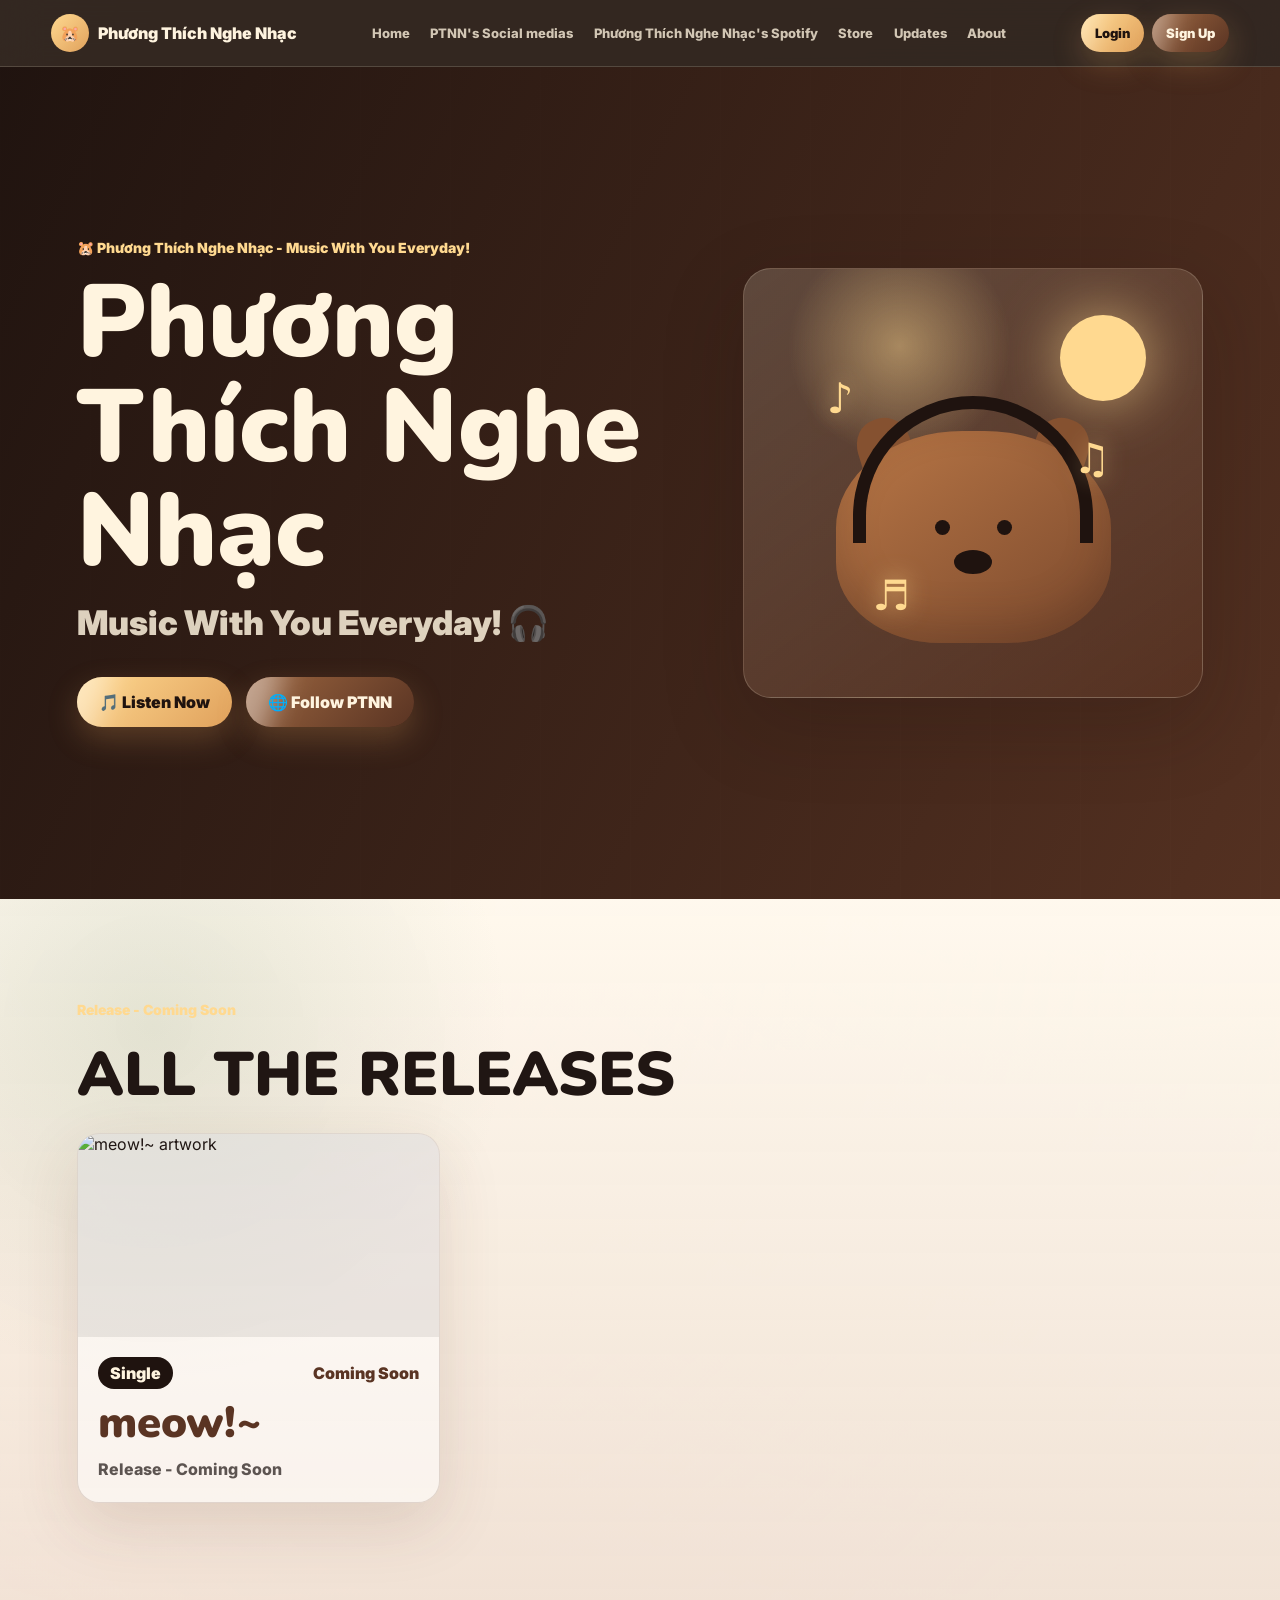
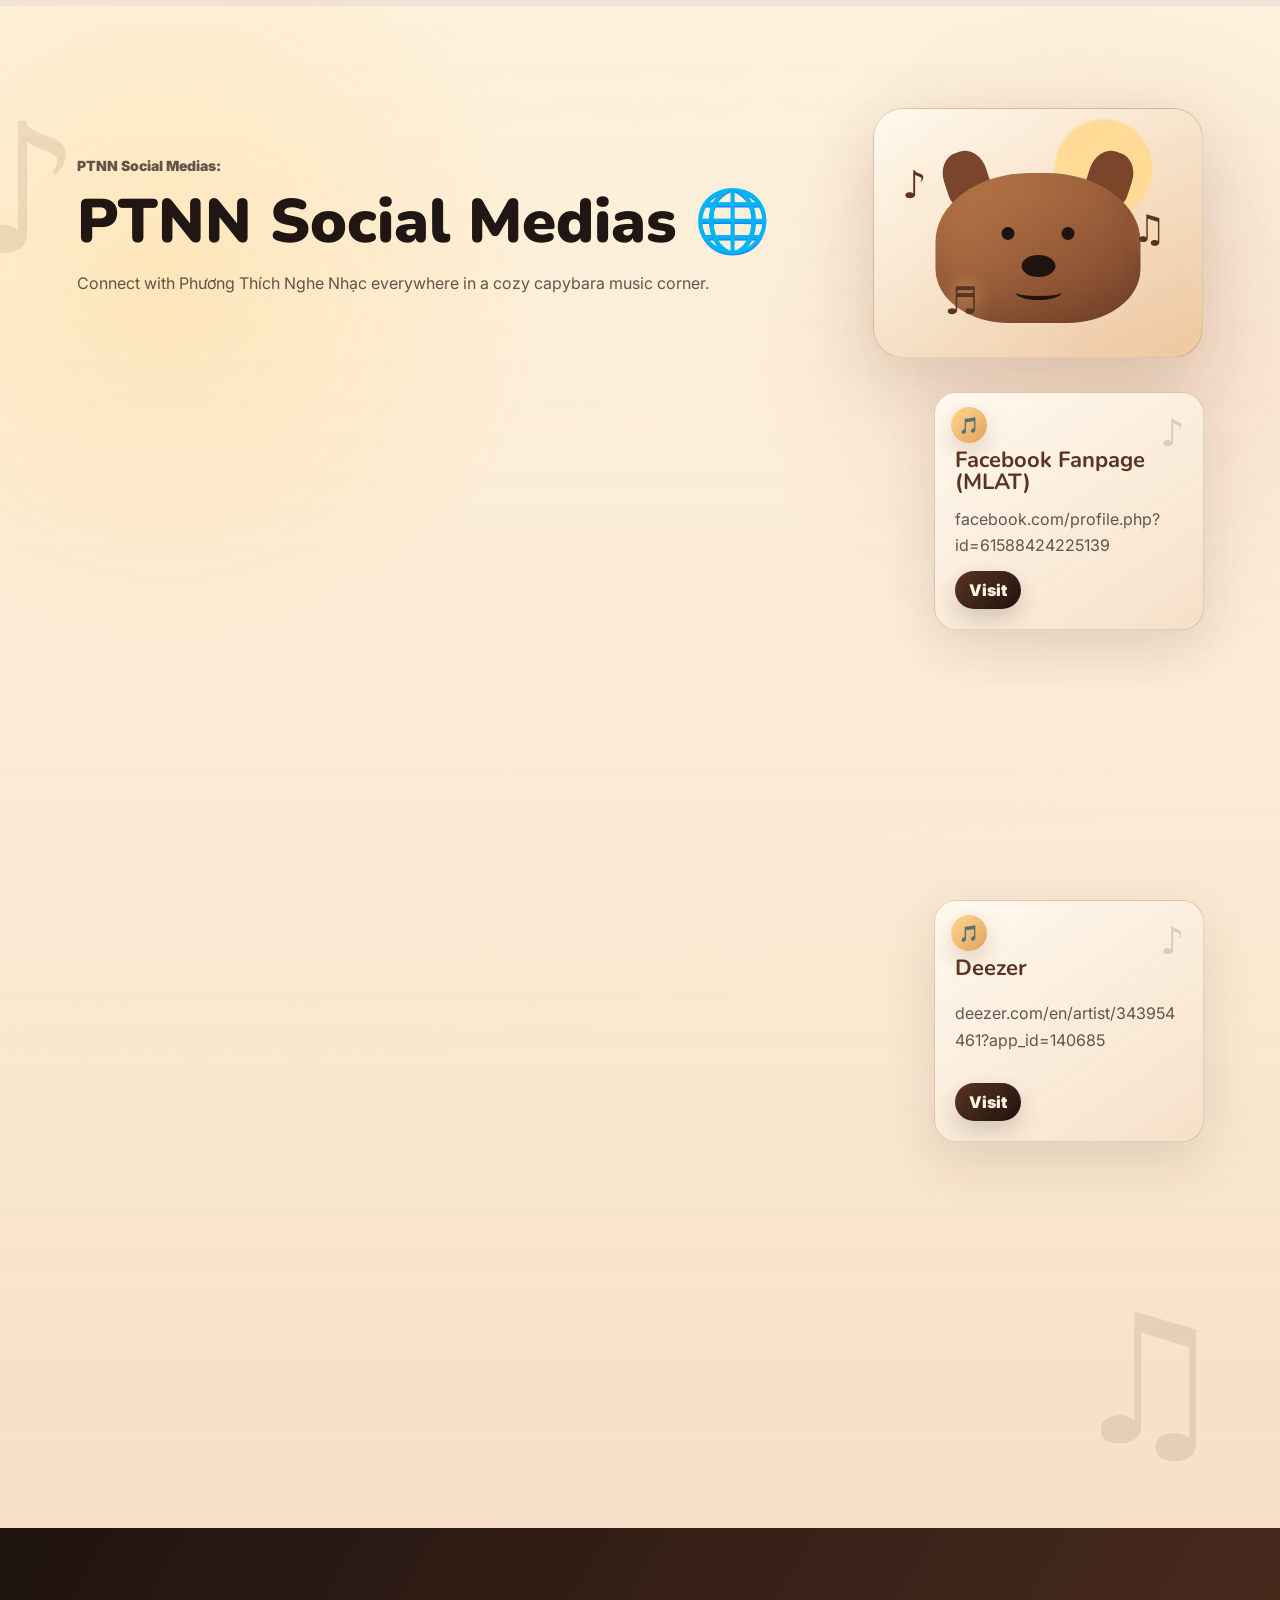
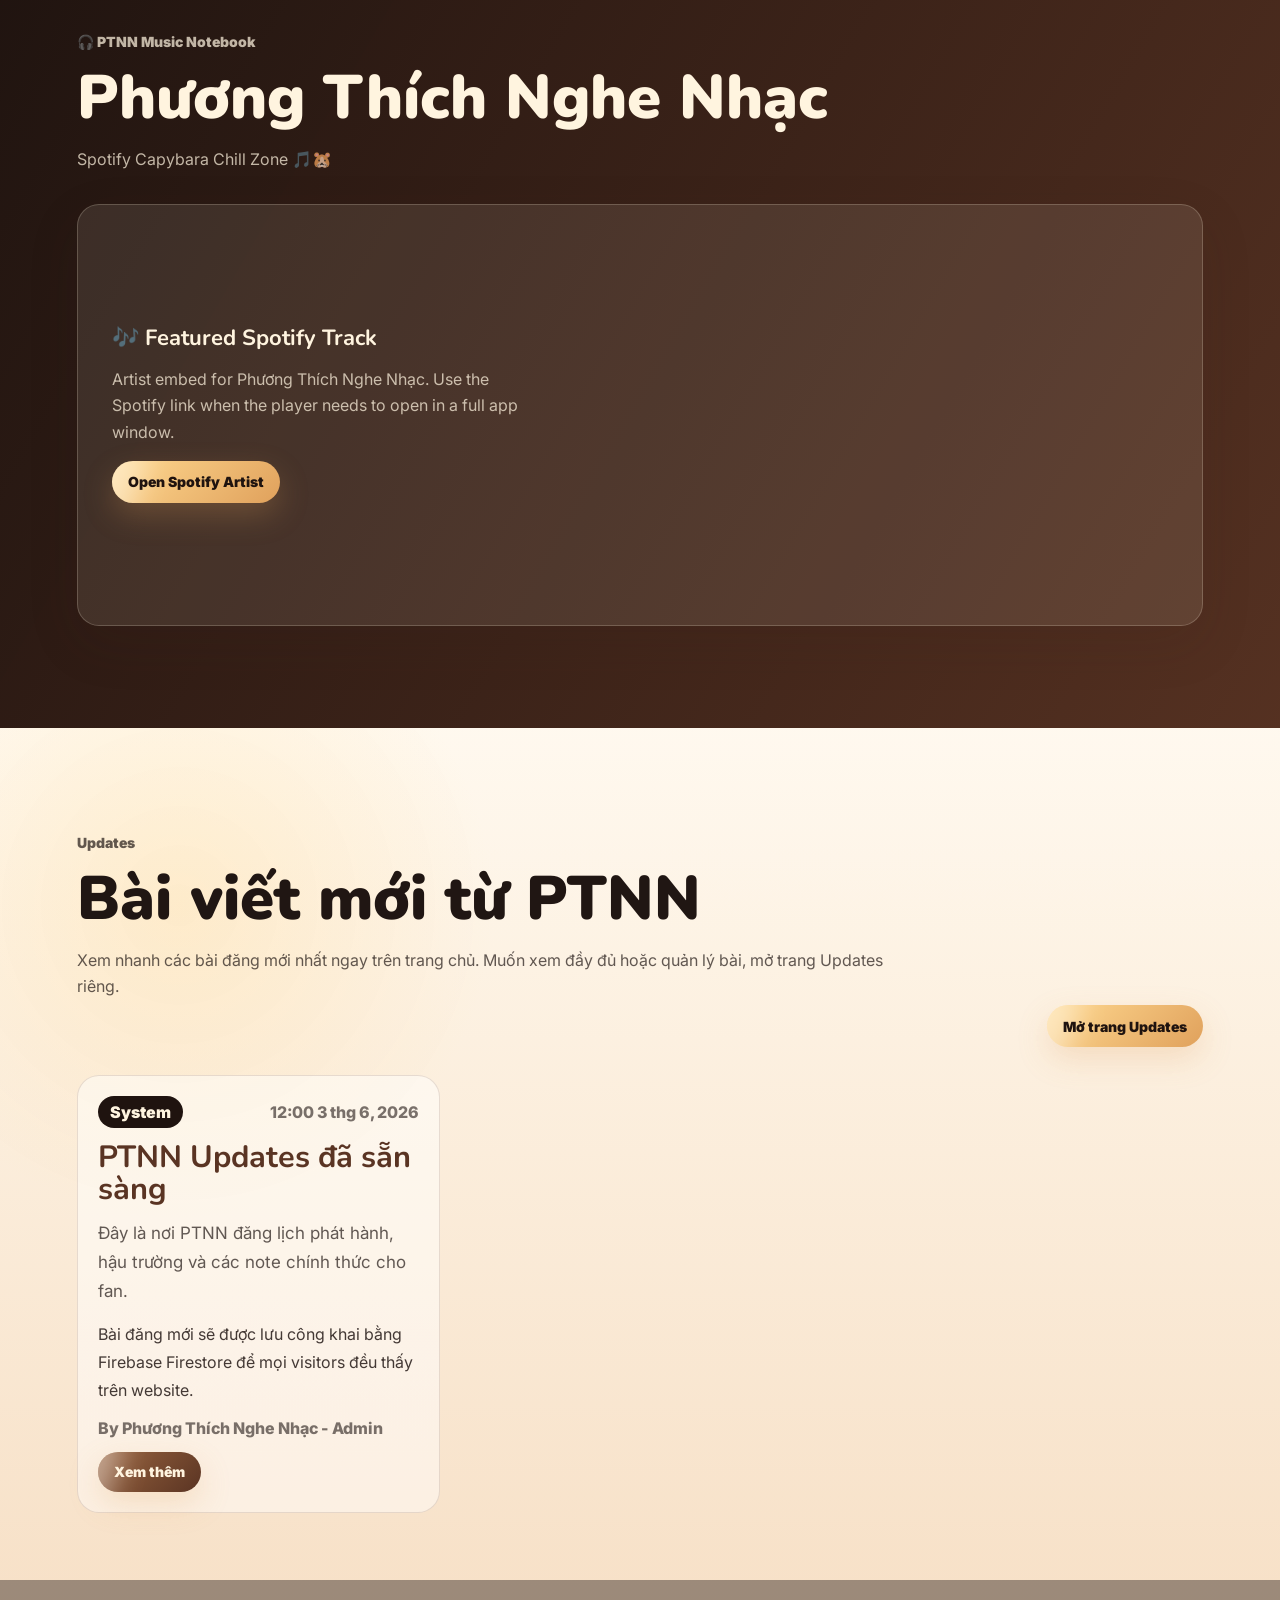
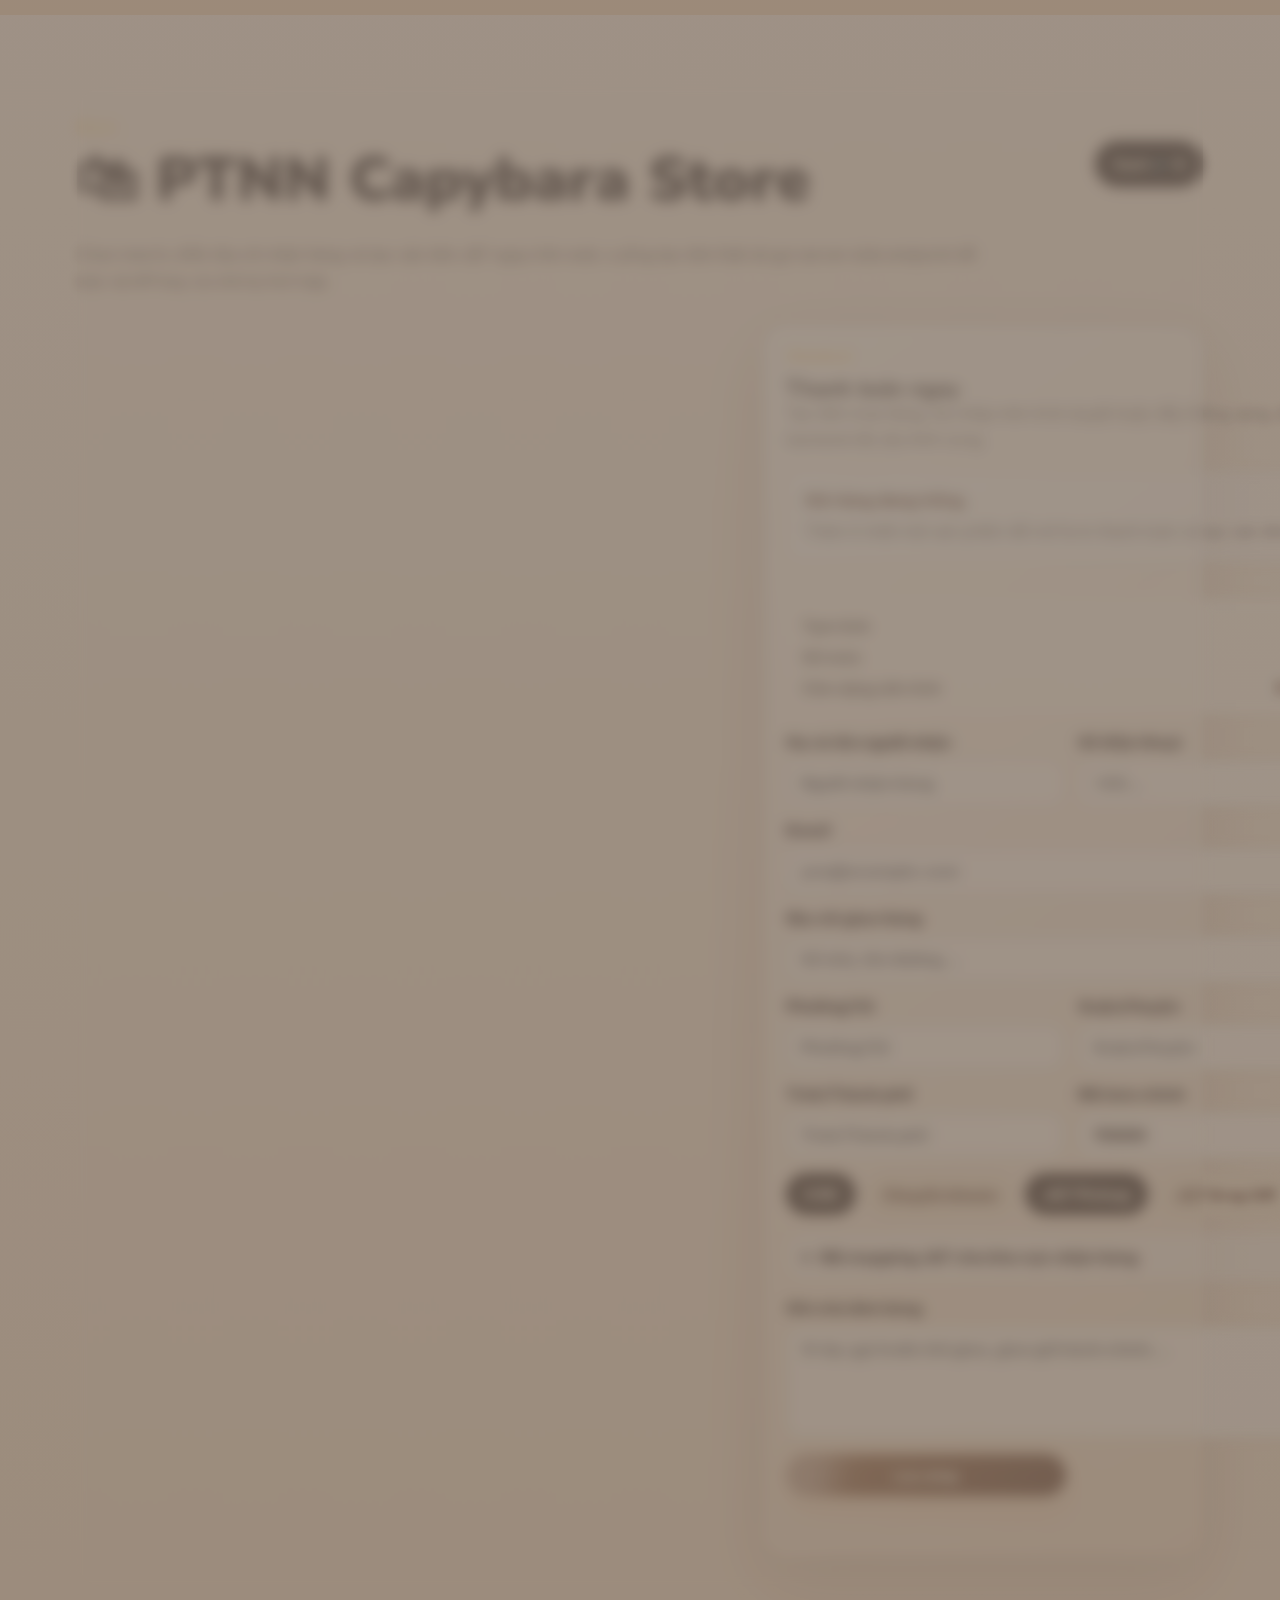
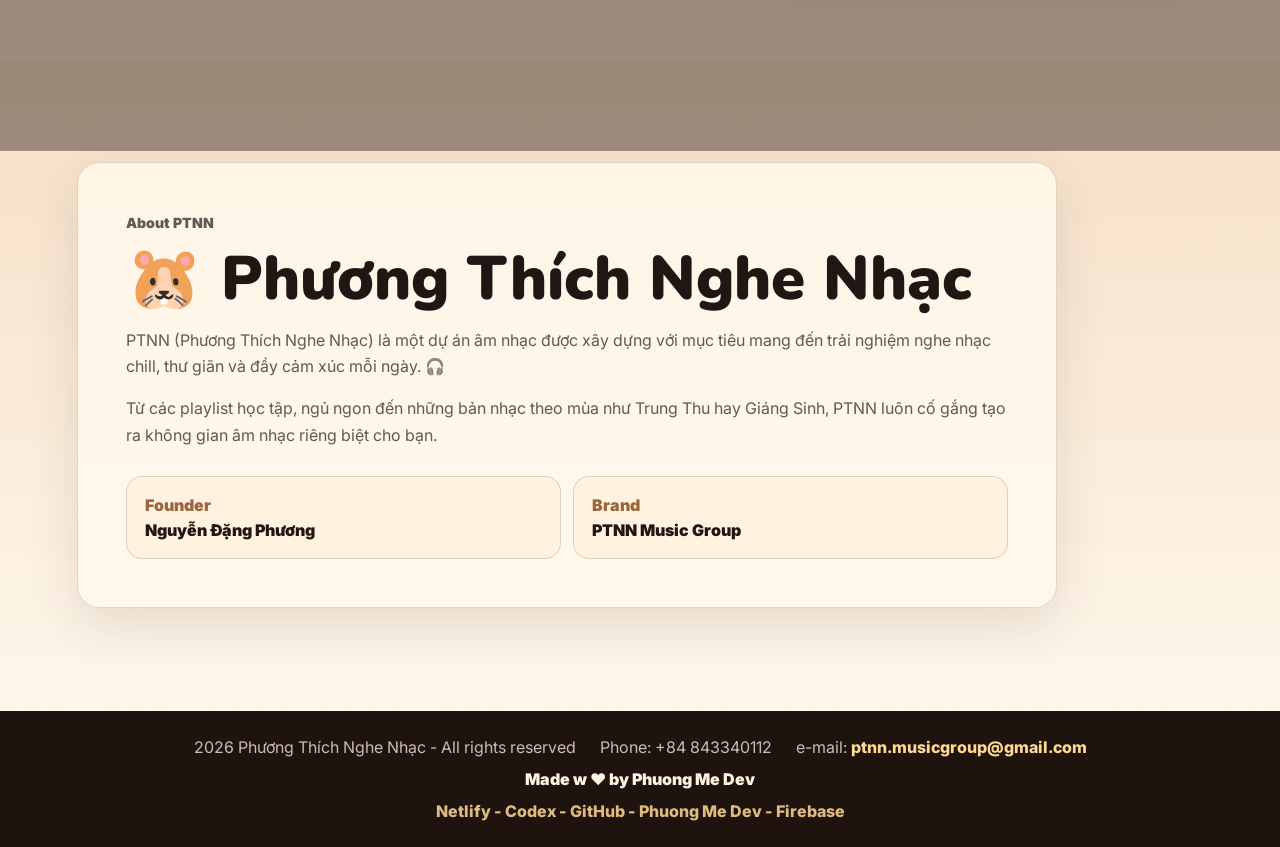
==== index.html @ a9b29bea "Update index.html" ====
<!doctype html>
<html lang="en">
  <head>
    <meta charset="utf-8" />
    <meta name="viewport" content="width=device-width, initial-scale=1" />
    <title>Phương Thích Nghe Nhạc - Music With You Everyday!</title>
    <link rel="preconnect" href="https://fonts.googleapis.com" />
    <link rel="preconnect" href="https://fonts.gstatic.com" crossorigin />
    <link
      href="https://fonts.googleapis.com/css2?family=Inter:wght@400;500;600;700;800;900&family=Nunito:wght@700;800;900&display=swap"
      rel="stylesheet"
    />
    <link rel="stylesheet" href="styles.css" />
  </head>
  <body>
    <div class="dream-layer" aria-hidden="true">
      <span></span>
      <span></span>
      <span></span>
      <span></span>
      <span></span>
    </div>

    <header class="site-header">
      <a class="brand" href="#home" aria-label="PTNN home">
        <span class="brand-icon">🐹</span>
        <span>Phương Thích Nghe Nhạc</span>
      </a>

      <nav class="nav-links" aria-label="Main navigation">
        <a href="#home">Home</a>
        <a href="#socials">PTNN's Social medias</a>
        <a href="#spotify">Phương Thích Nghe Nhạc's Spotify</a>
        <a href="#store">Store</a>
        <a href="updates.html">Updates</a>
        <a href="#about">About</a>
      </nav>

      <div class="auth-actions" aria-label="Account actions">
        <a class="dream-button small" href="auth.html#login" data-auth-link="login">Login</a>
        <a class="dream-button small light" href="auth.html#signup" data-auth-link="signup">Sign Up</a>
        <button class="dream-button small hidden" type="button" data-auth="signout">Sign Out</button>
      </div>
    </header>

    <main>
      <section id="home" class="hero page-section">
        <div class="hero-copy">
          <p class="kicker">🐹 Phương Thích Nghe Nhạc - Music With You Everyday!</p>
          <h1>Phương Thích Nghe Nhạc</h1>
          <p class="tagline">Music With You Everyday! 🎧</p>
          <div class="hero-actions">
            <a class="dream-button" href="#spotify">🎵 Listen Now</a>
            <a class="dream-button light" href="#socials">🌐 Follow PTNN</a>
          </div>
        </div>

        <div class="capybara-stage" aria-label="Dreamy music capybara artwork">
          <div class="moon"></div>
          <div class="capybara">
            <div class="ear left"></div>
            <div class="ear right"></div>
            <div class="face">
              <span class="eye left"></span>
              <span class="eye right"></span>
              <span class="nose"></span>
            </div>
            <div class="headphones"></div>
          </div>
          <div class="note note-one">♪</div>
          <div class="note note-two">♫</div>
          <div class="note note-three">♬</div>
        </div>
      </section>

      <section id="releases" class="release-section page-section" aria-labelledby="release-title">
        <div class="release-heading">
          <p class="kicker">Release - Coming Soon</p>
          <h2 id="release-title">ALL THE RELEASES</h2>
        </div>

        <div class="release-grid" id="release-list" aria-live="polite">
          <article class="release-card featured-release">
            <div class="release-art-frame">
              <img src="assets/meow-single.png" alt="meow single artwork" />
            </div>
            <div class="release-card-body">
              <span class="update-tag">Single</span>
              <strong>meow!~</strong>
              <p>Release - Coming Soon</p>
            </div>
          </article>
        </div>
      </section>

      <section id="socials" class="social-section page-section" aria-labelledby="social-title">
        <div class="social-heading">
          <div class="section-heading">
            <p class="kicker">PTNN Social Medias:</p>
            <h2 id="social-title">PTNN Social Medias 🌐</h2>
            <p>Connect with Phương Thích Nghe Nhạc everywhere in a cozy capybara music corner.</p>
          </div>
          <div class="social-capybara" aria-label="Cute brown capybara holding music notes">
            <div class="social-capybara-ear left"></div>
            <div class="social-capybara-ear right"></div>
            <div class="social-capybara-face">
              <span class="social-capybara-eye left"></span>
              <span class="social-capybara-eye right"></span>
              <span class="social-capybara-nose"></span>
              <span class="social-capybara-mouth"></span>
            </div>
            <div class="social-capybara-note one">♪</div>
            <div class="social-capybara-note two">♫</div>
            <div class="social-capybara-note three">♬</div>
          </div>
        </div>

        <div class="social-grid">
          <article class="social-card" style="--card-delay: 0s">
            <h3>Facebook PTNN</h3>
            <p>facebook.com/phuongnguyencomputer.official</p>
            <a href="https://www.facebook.com/phuongnguyencomputer.official/" target="_blank" rel="noreferrer">Visit</a>
          </article>
          <article class="social-card" style="--card-delay: .6s">
            <h3>YouTube Channel (OAC)</h3>
            <p>Official YOUTUBE CHANNEL</p>
            <a href="https://youtube.com/@ptnn.lovelytimewithmusic" target="_blank" rel="noreferrer">Visit</a>
          </article>
          <article class="social-card" style="--card-delay: .05s">
            <h3>Facebook Fanpage</h3>
            <p>facebook.com/ptnn.artist.records</p>
            <a href="https://www.facebook.com/ptnn.artist.records/" target="_blank" rel="noreferrer">Visit</a>
          </article>
          <article class="social-card" style="--card-delay: .1s">
            <h3>Facebook Fanpage (MLAT)</h3>
            <p>facebook.com/profile.php?id=61588424225139</p>
            <a href="https://www.facebook.com/profile.php?id=61588424225139" target="_blank" rel="noreferrer">Visit</a>
          </article>
          <article class="social-card" style="--card-delay: .15s">
            <h3>YouTube (Channel Topic)</h3>
            <p>youtube.com/channel/UCWs7igNhSPZPfvzOWKii3zQ</p>
            <a href="https://www.youtube.com/channel/UCWs7igNhSPZPfvzOWKii3zQ" target="_blank" rel="noreferrer">Visit</a>
          </article>
          <article class="social-card" style="--card-delay: .2s">
            <h3>Moonlight Channel</h3>
            <p>@moonlight_at_night_1</p>
            <a href="https://www.youtube.com/@moonlight_at_night_1" target="_blank" rel="noreferrer">Visit</a>
          </article>
          <article class="social-card" style="--card-delay: .25s">
            <h3>TikTok PTNN</h3>
            <p>@ptnn_musicgroup</p>
            <a href="https://www.tiktok.com/@ptnn_musicgroup" target="_blank" rel="noreferrer">Visit</a>
          </article>
          <article class="social-card" style="--card-delay: .3s">
            <h3>Spotify</h3>
            <p>open.spotify.com/artist/25MOkDsozYW9OaaCAwqsSC</p>
            <a href="https://open.spotify.com/artist/25MOkDsozYW9OaaCAwqsSC" target="_blank" rel="noreferrer">Visit</a>
          </article>
          <article class="social-card" style="--card-delay: .35s">
            <h3>Apple Music</h3>
            <p>music.apple.com/vn/artist/phương-thích-nghe-nhạc/1836927170</p>
            <a href="https://music.apple.com/vn/artist/ph%C6%B0%C6%A1ng-th%C3%ADch-nghe-nh%E1%BA%A1c/1836927170" target="_blank" rel="noreferrer">Visit</a>
          </article>
          <article class="social-card" style="--card-delay: .4s">
            <h3>SoundCloud</h3>
            <p>phuongthichnghenhac</p>
            <a href="https://soundcloud.com/phuongthichnghenhac" target="_blank" rel="noreferrer">Visit</a>
          </article>
          <article class="social-card" style="--card-delay: .45s">
            <h3>Amazon Music</h3>
            <p>music.amazon.com/artists/B0FPDBN8TK/phương-thích-nghe-nhạc</p>
            <a href="https://music.amazon.com/artists/B0FPDBN8TK/ph%C6%B0%C6%A1ng-th%C3%ADch-nghe-nh%E1%BA%A1c" target="_blank" rel="noreferrer">Visit</a>
          </article>
          <article class="social-card" style="--card-delay: .5s">
            <h3>Deezer</h3>
            <p>deezer.com/en/artist/343954461?app_id=140685</p>
            <a href="https://www.deezer.com/en/artist/343954461?app_id=140685" target="_blank" rel="noreferrer">Visit</a>
          </article>
          <article class="social-card" style="--card-delay: .55s">
            <h3>TIDAL</h3>
            <p>tidal.com/artist/66294560</p>
            <a href="https://tidal.com/artist/66294560" target="_blank" rel="noreferrer">Visit</a>
          </article>
          <article class="social-card" style="--card-delay: .6s">
            <h3>Kugou China</h3>
            <p>kugou.com/yy/html/search.html#searchType=song&searchKeyWord=Phương Thích Nghe Nhạc</p>
            <a href="https://www.kugou.com/yy/html/search.html#searchType=song&searchKeyWord=Ph%C6%B0%C6%A1ng%20Th%C3%ADch%20Nghe%20Nh%E1%BA%A1c" target="_blank" rel="noreferrer">Visit</a>
          </article>
        </div>
      </section>

      <section id="spotify" class="spotify-section page-section" aria-labelledby="spotify-title">
        <div class="section-heading">
          <p class="kicker">🎧 PTNN Music Notebook</p>
          <h2 id="spotify-title">Phương Thích Nghe Nhạc</h2>
          <p>Spotify Capybara Chill Zone 🎵🐹</p>
        </div>

        <div class="spotify-panel">
          <div>
            <h3>🎶 Featured Spotify Track</h3>
            <p>Artist embed for Phương Thích Nghe Nhạc. Use the Spotify link when the player needs to open in a full app window.</p>
            <a class="dream-button compact" href="https://open.spotify.com/artist/25MOkDsozYW9OaaCAwqsSC" target="_blank" rel="noreferrer">Open Spotify Artist</a>
          </div>
          <iframe
            title="Phương Thích Nghe Nhạc Spotify Artist Embed"
            src="https://open.spotify.com/embed/artist/25MOkDsozYW9OaaCAwqsSC?utm_source=generator&theme=0"
            width="100%"
            height="352"
            allow="autoplay; clipboard-write; encrypted-media; fullscreen; picture-in-picture"
            loading="lazy"
          ></iframe>
        </div>
      </section>

      <section id="updates" class="updates-preview-section page-section" aria-labelledby="updates-preview-title">
        <div class="updates-preview-header">
          <div class="section-heading">
            <p class="kicker">Updates</p>
            <h2 id="updates-preview-title">Bài viết mới từ PTNN</h2>
            <p>Xem nhanh các bài đăng mới nhất ngay trên trang chủ. Muốn xem đầy đủ hoặc quản lý bài, mở trang Updates riêng.</p>
          </div>
          <a class="dream-button compact" href="updates.html">Mở trang Updates</a>
        </div>

        <div class="updates-preview-list" id="updates-preview-list" aria-live="polite"></div>
      </section>

      <section id="store" class="store-section store-locked page-section" aria-labelledby="store-title">
        <div class="store-lock-overlay" aria-label="Store is updating">
          <div class="store-lock-icon" aria-hidden="true">🔒</div>
          <strong>UPDATING<span class="updating-dots" aria-hidden="true"></span></strong>
        </div>
        <div class="store-heading">
          <div>
            <p class="kicker">Store</p>
            <h2 id="store-title">🛍 PTNN Capybara Store</h2>
          </div>
          <button class="cart-pill" id="cart-pill" type="button">Cart 🛒 <span id="cart-count">0</span></button>
        </div>

        <p class="store-intro">
          Chọn merch, điền địa chỉ nhận hàng và tạo vận đơn J&T ngay trên web. Luồng tạo đơn thật sẽ gọi
          server-side endpoint để bảo vệ API key và chữ ký tích hợp.
        </p>

        <div class="store-layout">
          <div class="product-grid">
            <article
              class="product-card"
              data-product-id="mid-autumn-keychain"
              data-product-name="Lovely Mid-Autumn-Festival Keychain for EP"
              data-price="30000"
              data-weight="0.15"
            >
            <div class="product-art festival">🌕</div>
            <h3>Lovely Mid-Autumn-Festival</h3>
            <p>Keychain for EP</p>
            <strong>30.000₫</strong>
            <div class="product-actions">
              <button class="dream-button compact add-cart" type="button">Add to cart</button>
              <button class="dream-button compact light buy-now" type="button">Thanh toán ngay</button>
            </div>
          </article>
          <article
            class="product-card"
            data-product-id="christmas-keychain"
            data-product-name="Christmas Is Coming Keychain for Album"
            data-price="30000"
            data-weight="0.15"
          >
            <div class="product-art christmas">🎄</div>
            <h3>Christmas Is Coming</h3>
            <p>Keychain for Album</p>
            <strong>30.000₫</strong>
            <div class="product-actions">
              <button class="dream-button compact add-cart" type="button">Add to cart</button>
              <button class="dream-button compact light buy-now" type="button">Thanh toán ngay</button>
            </div>
          </article>
          <article
            class="product-card"
            data-product-id="life-keychain"
            data-product-name="Life is everything Keychain for EP"
            data-price="30000"
            data-weight="0.15"
          >
            <div class="product-art life">🎧</div>
            <h3>Life is everything</h3>
            <p>Keychain for EP</p>
            <strong>30.000₫</strong>
            <div class="product-actions">
              <button class="dream-button compact add-cart" type="button">Add to cart</button>
              <button class="dream-button compact light buy-now" type="button">Thanh toán ngay</button>
            </div>
          </article>
          </div>

          <aside class="checkout-panel" id="checkout-panel" aria-labelledby="checkout-title">
            <div class="checkout-header">
              <p class="kicker">Checkout</p>
              <h3 id="checkout-title">Thanh toán ngay</h3>
              <p>Tạo đơn mua hàng, lưu nháp trên trình duyệt hoặc đẩy thẳng sang J&T khi backend đã cấu hình xong.</p>
            </div>

            <div class="checkout-empty" id="checkout-empty">
              <strong>Giỏ hàng đang trống.</strong>
              <p>Thêm ít nhất một sản phẩm để mở form thanh toán và tạo vận đơn.</p>
            </div>

            <div class="checkout-items" id="checkout-items" aria-live="polite"></div>

            <div class="checkout-totals">
              <div>
                <span>Tạm tính</span>
                <strong id="checkout-subtotal">0₫</strong>
              </div>
              <div>
                <span>Số món</span>
                <strong id="checkout-count">0</strong>
              </div>
              <div>
                <span>Cân nặng ước tính</span>
                <strong id="checkout-weight">0 kg</strong>
              </div>
            </div>

            <form id="checkout-form" class="checkout-form">
              <div class="checkout-grid">
                <label>
                  Họ và tên người nhận
                  <input id="receiver-name" name="receiverName" type="text" placeholder="Người nhận hàng" required />
                </label>
                <label>
                  Số điện thoại
                  <input id="receiver-phone" name="receiverPhone" type="tel" placeholder="+84..." required />
                </label>
                <label class="full-span">
                  Email
                  <input id="receiver-email" name="receiverEmail" type="email" placeholder="you@example.com" />
                </label>
                <label class="full-span">
                  Địa chỉ giao hàng
                  <input id="receiver-address" name="receiverAddress" type="text" placeholder="Số nhà, tên đường..." required />
                </label>
                <label>
                  Phường/Xã
                  <input id="receiver-ward" name="receiverWard" type="text" placeholder="Phường/Xã" />
                </label>
                <label>
                  Quận/Huyện
                  <input id="receiver-district" name="receiverDistrict" type="text" placeholder="Quận/Huyện" />
                </label>
                <label>
                  Tỉnh/Thành phố
                  <input id="receiver-province" name="receiverProvince" type="text" placeholder="Tỉnh/Thành phố" />
                </label>
                <label>
                  Mã bưu chính
                  <input id="receiver-zip" name="receiverZip" type="text" placeholder="70000" value="70000" required />
                </label>
              </div>

              <div class="checkout-options" aria-label="Tùy chọn đơn hàng">
                <label class="option-chip">
                  <input type="radio" name="paymentMethod" value="cod" checked />
                  <span>COD</span>
                </label>
                <label class="option-chip">
                  <input type="radio" name="paymentMethod" value="bank" />
                  <span>Chuyển khoản</span>
                </label>
                <label class="option-chip">
                  <input type="radio" name="serviceType" value="1" checked />
                  <span>J&T Pickup</span>
                </label>
                <label class="option-chip">
                  <input type="radio" name="serviceType" value="6" />
                  <span>J&T Drop Off</span>
                </label>
              </div>

              <details class="jnt-advanced">
                <summary>Mã mapping J&T cho khu vực nhận hàng</summary>
                <p>
                  Theo quy trình tích hợp J&T, `destination_code` và `receiver_area` chỉ dùng được sau khi J&T mapping
                  tỉnh/thành và quận/huyện của shop với mã nội bộ của họ.
                </p>
                <div class="checkout-grid">
                  <label>
                    Destination code
                    <input id="destination-code" name="destinationCode" type="text" placeholder="HCM" />
                  </label>
                  <label>
                    Receiver area
                    <input id="receiver-area" name="receiverArea" type="text" placeholder="HCM001" />
                  </label>
                </div>
              </details>

              <label>
                Ghi chú đơn hàng
                <textarea id="order-note" name="orderNote" rows="4" placeholder="Ví dụ: gọi trước khi giao, giao giờ hành chính..."></textarea>
              </label>

              <div class="checkout-actions">
                <button class="dream-button compact light" id="save-draft" type="button">Lưu nháp</button>
                <button class="dream-button compact" id="create-jnt-order" type="submit">Tạo đơn J&T</button>
              </div>

              <p class="checkout-message" id="checkout-message" aria-live="polite"></p>

              <div class="shipment-result hidden" id="shipment-result">
                <div>
                  <span>Mã đơn web</span>
                  <strong id="result-orderid">-</strong>
                </div>
                <div>
                  <span>Mã vận đơn J&T</span>
                  <strong id="result-awb">-</strong>
                </div>
                <div>
                  <span>ETA</span>
                  <strong id="result-etd">-</strong>
                </div>
                <div>
                  <span>Trạng thái</span>
                  <strong id="result-status">-</strong>
                </div>
              </div>
            </form>
          </aside>
        </div>
      </section>

      <section id="about" class="about-section page-section" aria-labelledby="about-title">
        <div class="about-card">
          <p class="kicker">About PTNN</p>
          <h2 id="about-title">🐹 Phương Thích Nghe Nhạc</h2>
          <p>
            PTNN (Phương Thích Nghe Nhạc) là một dự án âm nhạc được xây dựng với
            mục tiêu mang đến trải nghiệm nghe nhạc chill, thư giãn và đầy cảm
            xúc mỗi ngày. 🎧
          </p>
          <p>
            Từ các playlist học tập, ngủ ngon đến những bản nhạc theo mùa như
            Trung Thu hay Giáng Sinh, PTNN luôn cố gắng tạo ra không gian âm
            nhạc riêng biệt cho bạn.
          </p>
          <dl>
            <div>
              <dt>Founder</dt>
              <dd>Nguyễn Đặng Phương</dd>
            </div>
            <div>
              <dt>Brand</dt>
              <dd>PTNN Music Group</dd>
            </div>
          </dl>
        </div>
      </section>
    </main>

    <footer class="site-footer">
      <p>2026 Phương Thích Nghe Nhạc - All rights reserved</p>
      <p>Phone: +84 843340112</p>
      <p>e-mail: <a href="mailto:ptnn.musicgroup@gmail.com">ptnn.musicgroup@gmail.com</a></p>
      <p class="footer-credit">Made w ❤️ by Phuong Me Dev</p>
      <p class="footer-stack">Netlify - Codex - GitHub - Phuong Me Dev - Firebase</p>
    </footer>

    <div class="auth-modal hidden" id="auth-modal" role="dialog" aria-modal="true" aria-labelledby="auth-title">
      <div class="auth-dialog">
        <button class="modal-close" type="button" aria-label="Close login form">×</button>
        <p class="kicker">PTNN Account</p>
        <h2 id="auth-title">Login</h2>
        <p class="auth-help">Use email and password to access the PTNN store and account features.</p>
        <div class="provider-login" aria-label="Social login options">
          <button class="provider-button google" type="button" data-modal-provider="google">
            <span>G</span>
            Continue with Google
          </button>
          <button class="provider-button facebook" type="button" data-modal-provider="facebook">
            <span>f</span>
            Continue with Facebook
          </button>
          <button class="provider-button instagram" type="button" data-modal-provider="instagram">
            <span>◎</span>
            Continue with Instagram
          </button>
        </div>
        <div class="auth-divider"><span>or use email</span></div>
        <form id="auth-form">
          <label>
            Email hoặc tên tài khoản
            <input id="auth-email" type="text" autocomplete="username" placeholder="you@example.com hoặc Phương Thích Nghe Nhạc - Admin" required />
          </label>
          <label>
            Password
            <input id="auth-password" type="password" autocomplete="current-password" minlength="6" placeholder="At least 6 characters" required />
          </label>
          <button class="dream-button" type="submit" id="auth-submit">Login</button>
          <p class="auth-message" id="auth-message" aria-live="polite"></p>
        </form>
      </div>
    </div>

    <script src="site-auth.js"></script>
    <script src="site-updates.js"></script>
    <script src="firebase-config.js"></script>
    <script src="https://www.gstatic.com/firebasejs/10.12.5/firebase-app-compat.js"></script>
    <script src="https://www.gstatic.com/firebasejs/10.12.5/firebase-auth-compat.js"></script>
    <script src="https://www.gstatic.com/firebasejs/10.12.5/firebase-firestore-compat.js"></script>
    <script src="script.js"></script>
  </body>
</html>
---- styles.css ----
:root {
  --espresso: #1f130f;
  --cocoa: #362017;
  --mocha: #5a3423;
  --latte: #9b653f;
  --caramel: #e0a15c;
  --honey: #ffd990;
  --cream: #fff4df;
  --paper: #fff9ef;
  --rose: #c46d58;
  --mint: #7f9c79;
  --ink: #201613;
  --soft-line: rgba(54, 32, 23, 0.16);
  --shadow: 0 26px 80px rgba(31, 19, 15, 0.22);
}

* {
  box-sizing: border-box;
}

html {
  scroll-behavior: smooth;
}

body {
  min-width: 320px;
  margin: 0;
  color: var(--ink);
  background:
    radial-gradient(circle at 18% 12%, rgba(224, 161, 92, 0.28), transparent 28%),
    radial-gradient(circle at 88% 6%, rgba(127, 156, 121, 0.18), transparent 24%),
    linear-gradient(180deg, #fff2dc 0%, #fff9ef 38%, #f5dfc5 100%);
  font-family: Inter, system-ui, -apple-system, BlinkMacSystemFont, "Segoe UI", sans-serif;
}

a {
  color: inherit;
  text-decoration: none;
}

button,
input,
textarea,
select {
  font: inherit;
}

input,
textarea,
select {
  min-height: 46px;
  padding: 0 14px;
  color: var(--ink);
  background: rgba(255, 249, 239, 0.94);
  border: 1px solid var(--soft-line);
  border-radius: 14px;
}

textarea {
  min-height: 112px;
  padding: 12px 14px;
  resize: vertical;
}

.dream-layer {
  position: fixed;
  inset: 0;
  z-index: -1;
  overflow: hidden;
  pointer-events: none;
}

.dream-layer span {
  position: absolute;
  width: 11px;
  height: 11px;
  border-radius: 50%;
  background: rgba(224, 161, 92, 0.48);
  box-shadow: 0 0 26px rgba(255, 217, 144, 0.7);
  animation: float-dream 12s ease-in-out infinite;
}

.dream-layer span:nth-child(1) {
  left: 8%;
  top: 22%;
}

.dream-layer span:nth-child(2) {
  left: 28%;
  top: 78%;
  animation-delay: -3s;
}

.dream-layer span:nth-child(3) {
  left: 63%;
  top: 18%;
  animation-delay: -7s;
}

.dream-layer span:nth-child(4) {
  left: 82%;
  top: 54%;
  animation-delay: -2s;
}

.dream-layer span:nth-child(5) {
  left: 47%;
  top: 44%;
  animation-delay: -5s;
}

.site-header {
  position: sticky;
  top: 0;
  z-index: 20;
  display: grid;
  grid-template-columns: auto minmax(0, 1fr) auto;
  gap: 18px;
  align-items: center;
  padding: 14px clamp(16px, 4vw, 52px);
  color: var(--cream);
  background: rgba(31, 19, 15, 0.9);
  border-bottom: 1px solid rgba(255, 244, 223, 0.16);
  backdrop-filter: blur(18px);
}

.brand,
.nav-links,
.auth-actions,
.hero-actions {
  display: flex;
  align-items: center;
}

.brand {
  gap: 9px;
  min-width: 190px;
  font-weight: 900;
}

.brand-icon {
  display: grid;
  width: 38px;
  height: 38px;
  place-items: center;
  flex: 0 0 auto;
  background: linear-gradient(135deg, var(--honey), var(--caramel));
  border-radius: 50%;
}

.nav-links {
  justify-content: center;
  gap: clamp(10px, 1.6vw, 22px);
  min-width: 0;
  font-size: 13px;
  font-weight: 800;
}

.nav-links a {
  color: rgba(255, 244, 223, 0.78);
  white-space: nowrap;
}

.nav-links a:hover {
  color: var(--honey);
}

.auth-actions {
  gap: 8px;
}

.hidden {
  display: none !important;
}

.page-section {
  padding: clamp(58px, 8vw, 108px) clamp(18px, 6vw, 86px);
}

.hero {
  display: grid;
  min-height: calc(100vh - 68px);
  grid-template-columns: minmax(0, 1fr) minmax(280px, 460px);
  gap: clamp(30px, 7vw, 92px);
  align-items: center;
  color: var(--cream);
  background:
    linear-gradient(115deg, rgba(31, 19, 15, 0.96), rgba(90, 52, 35, 0.84)),
    repeating-linear-gradient(90deg, rgba(255, 244, 223, 0.05) 0 1px, transparent 1px 90px),
    var(--cocoa);
}

.kicker {
  margin: 0 0 14px;
  color: var(--honey);
  font-size: 14px;
  font-weight: 900;
  letter-spacing: 0;
}

h1,
h2,
h3 {
  margin: 0;
  font-family: Nunito, Inter, sans-serif;
  letter-spacing: 0;
  line-height: 1.02;
}

h1 {
  max-width: 850px;
  font-size: clamp(48px, 8vw, 104px);
  font-weight: 900;
}

h2 {
  font-size: clamp(34px, 4.8vw, 68px);
  font-weight: 900;
}

h3 {
  font-size: 22px;
}

.tagline {
  max-width: 620px;
  margin: 18px 0 0;
  color: rgba(255, 244, 223, 0.84);
  font-size: clamp(21px, 3vw, 34px);
  font-weight: 900;
}

.hero-actions {
  flex-wrap: wrap;
  gap: 14px;
  margin-top: 34px;
}

.dream-button {
  position: relative;
  isolation: isolate;
  display: inline-flex;
  min-height: 50px;
  align-items: center;
  justify-content: center;
  overflow: hidden;
  padding: 0 22px;
  color: var(--espresso);
  background: linear-gradient(135deg, var(--honey), var(--caramel));
  border: 0;
  border-radius: 999px;
  box-shadow: 0 12px 30px rgba(224, 161, 92, 0.25);
  font-weight: 900;
  cursor: pointer;
  transition: transform 180ms ease, box-shadow 180ms ease;
}

.dream-button::before {
  content: "";
  position: absolute;
  inset: -60% auto -60% -30%;
  z-index: -1;
  width: 46%;
  background: rgba(255, 255, 255, 0.42);
  filter: blur(14px);
  transform: rotate(18deg);
  animation: button-shine 3.6s ease-in-out infinite;
}

.dream-button:hover {
  transform: translateY(-2px);
  box-shadow: 0 18px 44px rgba(224, 161, 92, 0.38);
}

.dream-button.light {
  color: var(--cream);
  background: linear-gradient(135deg, var(--latte), var(--mocha));
}

.dream-button.small {
  min-height: 38px;
  padding: 0 14px;
  font-size: 13px;
}

.dream-button.compact {
  min-height: 42px;
  padding: 0 16px;
  font-size: 14px;
}

.capybara-stage {
  position: relative;
  min-height: 430px;
  overflow: hidden;
  background:
    radial-gradient(circle at 34% 18%, rgba(255, 217, 144, 0.46), transparent 24%),
    linear-gradient(145deg, rgba(255, 244, 223, 0.18), rgba(90, 52, 35, 0.68));
  border: 1px solid rgba(255, 244, 223, 0.18);
  border-radius: 28px;
  box-shadow: var(--shadow);
}

.moon {
  position: absolute;
  top: 46px;
  right: 56px;
  width: 86px;
  height: 86px;
  border-radius: 50%;
  background: var(--honey);
  box-shadow: 0 0 60px rgba(255, 217, 144, 0.68);
}

.capybara {
  position: absolute;
  left: 50%;
  bottom: 54px;
  width: min(74%, 320px);
  aspect-ratio: 1.18;
  transform: translateX(-50%);
  animation: breathe 4s ease-in-out infinite;
}

.face {
  position: absolute;
  inset: 22% 7% 0;
  border-radius: 46% 46% 38% 38%;
  background: linear-gradient(145deg, #b97746, #7b492d);
  box-shadow: inset 0 -18px 40px rgba(54, 32, 23, 0.25);
}

.ear {
  position: absolute;
  top: 17%;
  width: 54px;
  height: 62px;
  background: #855130;
  border-radius: 45% 45% 30% 30%;
}

.ear.left {
  left: 14%;
  transform: rotate(-17deg);
}

.ear.right {
  right: 14%;
  transform: rotate(17deg);
}

.eye,
.nose {
  position: absolute;
  background: var(--espresso);
}

.eye {
  top: 42%;
  width: 15px;
  height: 15px;
  border-radius: 50%;
}

.eye.left {
  left: 36%;
}

.eye.right {
  right: 36%;
}

.nose {
  left: 50%;
  top: 56%;
  width: 38px;
  height: 24px;
  border-radius: 50%;
  transform: translateX(-50%);
}

.headphones {
  position: absolute;
  left: 50%;
  top: 9%;
  width: 75%;
  height: 54%;
  border: 13px solid var(--espresso);
  border-bottom: 0;
  border-radius: 140px 140px 0 0;
  transform: translateX(-50%);
}

.note {
  position: absolute;
  color: var(--honey);
  font-size: 42px;
  font-weight: 900;
  text-shadow: 0 0 22px rgba(255, 217, 144, 0.72);
  animation: music-note 5s ease-in-out infinite;
}

.note-one {
  left: 18%;
  top: 24%;
}

.note-two {
  right: 20%;
  top: 38%;
  animation-delay: -1.7s;
}

.note-three {
  left: 28%;
  bottom: 18%;
  animation-delay: -3s;
}

.social-card,
.product-card,
.about-card,
.spotify-panel {
  border: 1px solid var(--soft-line);
  border-radius: 22px;
  background: rgba(255, 249, 239, 0.78);
  box-shadow: 0 18px 52px rgba(54, 32, 23, 0.12);
}

.section-heading p,
.social-card p,
.product-card p,
.spotify-panel p,
.about-card p {
  color: rgba(32, 22, 19, 0.7);
  line-height: 1.65;
}

.social-section {
  position: relative;
  overflow: hidden;
  background:
    radial-gradient(circle at 13% 18%, rgba(255, 217, 144, 0.42), transparent 23%),
    radial-gradient(circle at 86% 22%, rgba(196, 109, 88, 0.16), transparent 22%),
    linear-gradient(180deg, rgba(255, 244, 223, 0.78), rgba(246, 222, 196, 0.94));
}

.social-section::before,
.social-section::after {
  content: "♪";
  position: absolute;
  color: rgba(90, 52, 35, 0.11);
  font-size: 180px;
  font-weight: 900;
  pointer-events: none;
  animation: lazy-spin 16s linear infinite;
}

.social-section::before {
  left: -34px;
  top: 72px;
}

.social-section::after {
  right: 4%;
  bottom: 42px;
  content: "♫";
  animation-duration: 20s;
  animation-direction: reverse;
}

.section-heading {
  max-width: 820px;
  margin-bottom: 32px;
}

.social-heading {
  position: relative;
  z-index: 1;
  display: grid;
  grid-template-columns: minmax(0, 1fr) minmax(240px, 330px);
  gap: clamp(22px, 5vw, 58px);
  align-items: center;
  margin-bottom: 34px;
}

.social-heading .section-heading {
  margin-bottom: 0;
}

.social-capybara {
  position: relative;
  min-height: 250px;
  border: 1px solid rgba(90, 52, 35, 0.18);
  border-radius: 30px;
  background:
    radial-gradient(circle at 70% 24%, rgba(255, 217, 144, 0.92) 0 16%, transparent 17%),
    linear-gradient(145deg, rgba(255, 249, 239, 0.94), rgba(224, 161, 92, 0.38));
  box-shadow: 0 24px 70px rgba(90, 52, 35, 0.18);
  animation: social-card-float 5s ease-in-out infinite;
}

.social-capybara-face {
  position: absolute;
  left: 50%;
  bottom: 34px;
  width: 205px;
  height: 150px;
  border-radius: 46% 46% 36% 36%;
  background: linear-gradient(145deg, #bd7b4b, #7a452b);
  box-shadow: inset 0 -16px 34px rgba(54, 32, 23, 0.2);
  transform: translateX(-50%);
}

.social-capybara-ear {
  position: absolute;
  bottom: 152px;
  width: 44px;
  height: 54px;
  background: #7a452b;
  border-radius: 44% 44% 28% 28%;
}

.social-capybara-ear.left {
  left: calc(50% - 94px);
  transform: rotate(-18deg);
}

.social-capybara-ear.right {
  right: calc(50% - 94px);
  transform: rotate(18deg);
}

.social-capybara-eye,
.social-capybara-nose,
.social-capybara-mouth {
  position: absolute;
  background: var(--espresso);
}

.social-capybara-eye {
  top: 54px;
  width: 13px;
  height: 13px;
  border-radius: 50%;
  animation: capy-blink 4.5s ease-in-out infinite;
}

.social-capybara-eye.left {
  left: 66px;
}

.social-capybara-eye.right {
  right: 66px;
}

.social-capybara-nose {
  left: 50%;
  top: 82px;
  width: 34px;
  height: 22px;
  border-radius: 50%;
  transform: translateX(-50%);
}

.social-capybara-mouth {
  left: 50%;
  top: 112px;
  width: 46px;
  height: 15px;
  background: transparent;
  border-bottom: 4px solid var(--espresso);
  border-radius: 50%;
  transform: translateX(-50%);
}

.social-capybara-note {
  position: absolute;
  color: var(--mocha);
  font-size: 38px;
  font-weight: 900;
  text-shadow: 0 0 18px rgba(255, 217, 144, 0.72);
  animation: music-note 4.4s ease-in-out infinite;
}

.social-capybara-note.one {
  left: 28px;
  top: 52px;
}

.social-capybara-note.two {
  right: 36px;
  top: 96px;
  animation-delay: -1.5s;
}

.social-capybara-note.three {
  left: 70px;
  bottom: 34px;
  animation-delay: -2.7s;
}

.social-grid {
  position: relative;
  z-index: 1;
  display: grid;
  grid-template-columns: repeat(4, minmax(0, 1fr));
  gap: 16px;
}

.social-card {
  position: relative;
  display: grid;
  gap: 12px;
  min-height: 198px;
  overflow: hidden;
  padding: 56px 20px 20px;
  background:
    linear-gradient(145deg, rgba(255, 249, 239, 0.96), rgba(245, 222, 196, 0.9)),
    var(--paper);
  border-color: rgba(90, 52, 35, 0.18);
  transform: translateY(0);
  animation: card-arrive 520ms ease both, social-card-float 5.8s ease-in-out infinite;
  animation-delay: var(--card-delay, 0s), calc(var(--card-delay, 0s) + .2s);
  transition: transform 180ms ease, box-shadow 180ms ease, border-color 180ms ease;
}

.social-card::before {
  content: "🐹";
  position: absolute;
  top: 14px;
  left: 16px;
  display: grid;
  width: 36px;
  height: 36px;
  place-items: center;
  background: linear-gradient(135deg, var(--honey), var(--caramel));
  border-radius: 50%;
  box-shadow: 0 10px 22px rgba(90, 52, 35, 0.18);
}

.social-card::after {
  content: "♪";
  position: absolute;
  top: 16px;
  right: 18px;
  color: rgba(90, 52, 35, 0.18);
  font-size: 38px;
  font-weight: 900;
  animation: music-note 4.8s ease-in-out infinite;
}

.social-card:nth-child(4n + 1)::before {
  content: "🐹";
}

.social-card:nth-child(4n + 2)::before {
  content: "🎧";
}

.social-card:nth-child(4n + 3)::before {
  content: "☕";
}

.social-card:nth-child(4n + 4)::before {
  content: "🎵";
}

.social-card:hover {
  border-color: rgba(224, 161, 92, 0.55);
  box-shadow: 0 24px 72px rgba(90, 52, 35, 0.22);
  transform: translateY(-6px) rotate(-0.5deg);
}

.social-card h3 {
  position: relative;
  z-index: 1;
  color: var(--mocha);
}

.social-card p {
  position: relative;
  z-index: 1;
  overflow-wrap: anywhere;
  margin: 0;
}

.social-card a {
  position: relative;
  z-index: 1;
  align-self: end;
  width: max-content;
  color: var(--cream);
  background: linear-gradient(135deg, var(--mocha), var(--espresso));
  border-radius: 999px;
  padding: 9px 14px;
  box-shadow: 0 10px 22px rgba(54, 32, 23, 0.18);
  font-weight: 900;
  transition: transform 160ms ease, background 160ms ease;
}

.social-card a:hover {
  background: linear-gradient(135deg, var(--latte), var(--mocha));
  transform: translateY(-2px);
}

.spotify-section {
  color: var(--cream);
  background:
    linear-gradient(120deg, rgba(31, 19, 15, 0.96), rgba(90, 52, 35, 0.92)),
    var(--espresso);
}

.spotify-section .section-heading p,
.spotify-panel p {
  color: rgba(255, 244, 223, 0.72);
}

.spotify-panel {
  display: grid;
  grid-template-columns: minmax(0, 0.65fr) minmax(320px, 1fr);
  gap: 24px;
  align-items: center;
  padding: clamp(20px, 3vw, 34px);
  background: rgba(255, 244, 223, 0.1);
  border-color: rgba(255, 244, 223, 0.2);
}

iframe {
  display: block;
  width: 100%;
  border: 0;
  border-radius: 14px;
}

.store-heading {
  display: flex;
  align-items: center;
  justify-content: space-between;
  gap: 18px;
  margin-bottom: 30px;
}

.store-section {
  position: relative;
}

.store-locked .store-heading,
.store-locked .store-intro,
.store-locked .store-layout {
  filter: blur(6px);
  opacity: 0.46;
  pointer-events: none;
  user-select: none;
}

.store-lock-overlay {
  position: absolute;
  inset: clamp(32px, 6vw, 72px) clamp(18px, 6vw, 86px);
  z-index: 3;
  display: grid;
  place-items: center;
  align-content: center;
  gap: 16px;
  min-height: 360px;
  color: var(--cream);
  text-align: center;
  border: 1px solid rgba(255, 244, 223, 0.28);
  border-radius: 28px;
  background:
    linear-gradient(135deg, rgba(31, 19, 15, 0.72), rgba(90, 52, 35, 0.58)),
    rgba(31, 19, 15, 0.42);
  box-shadow: 0 28px 90px rgba(31, 19, 15, 0.32);
  backdrop-filter: blur(4px);
}

.store-lock-icon {
  display: grid;
  width: clamp(82px, 10vw, 124px);
  height: clamp(82px, 10vw, 124px);
  place-items: center;
  border-radius: 999px;
  background: rgba(255, 244, 223, 0.16);
  box-shadow: inset 0 0 0 1px rgba(255, 244, 223, 0.26);
  font-size: clamp(42px, 5vw, 64px);
}

.store-lock-overlay strong {
  color: var(--cream);
  font-family: Nunito, Inter, sans-serif;
  font-size: clamp(38px, 6vw, 86px);
  font-weight: 900;
  line-height: 1;
}

.updating-dots::after {
  content: "";
  display: inline-block;
  width: 3ch;
  text-align: left;
  animation: updating-dots 1.2s steps(4, end) infinite;
}

.store-intro {
  max-width: 920px;
  margin: 0 0 28px;
  color: rgba(32, 22, 19, 0.7);
  line-height: 1.7;
}

.cart-pill {
  min-height: 46px;
  padding: 0 18px;
  color: var(--cream);
  background: var(--espresso);
  border: 0;
  border-radius: 999px;
  font-weight: 900;
  cursor: pointer;
}

.store-layout {
  display: grid;
  grid-template-columns: minmax(0, 1fr) minmax(340px, 440px);
  gap: clamp(22px, 4vw, 34px);
  align-items: start;
}

.product-grid {
  display: grid;
  grid-template-columns: repeat(3, minmax(0, 1fr));
  gap: 18px;
}

.product-card {
  display: grid;
  gap: 12px;
  padding: 20px;
}

.product-actions {
  display: grid;
  grid-template-columns: 1fr 1fr;
  gap: 10px;
}

.product-art {
  display: grid;
  min-height: 190px;
  place-items: center;
  overflow: hidden;
  border-radius: 18px;
  font-size: 74px;
}

.product-art.festival {
  background: linear-gradient(135deg, #7a3f27, #f0bd65);
}

.product-art.christmas {
  background: linear-gradient(135deg, #294331, #b04d3b);
}

.product-art.life {
  background: linear-gradient(135deg, #2f251e, #c98247);
}

.product-card strong {
  color: var(--mocha);
  font-size: 24px;
}

.checkout-panel {
  position: sticky;
  top: 92px;
  display: grid;
  gap: 18px;
  padding: 22px;
  border: 1px solid rgba(90, 52, 35, 0.16);
  border-radius: 24px;
  background:
    linear-gradient(145deg, rgba(255, 249, 239, 0.96), rgba(245, 222, 196, 0.92)),
    var(--paper);
  box-shadow: 0 24px 70px rgba(90, 52, 35, 0.16);
}

.checkout-header p:last-child,
.checkout-empty p,
.jnt-advanced p {
  margin: 0;
  color: rgba(32, 22, 19, 0.66);
  line-height: 1.65;
}

.checkout-empty {
  padding: 18px;
  border: 1px dashed rgba(90, 52, 35, 0.18);
  border-radius: 18px;
  background: rgba(255, 255, 255, 0.42);
}

.checkout-empty strong {
  display: block;
  margin-bottom: 8px;
  color: var(--mocha);
}

.checkout-items {
  display: grid;
  gap: 12px;
}

.checkout-item {
  display: grid;
  grid-template-columns: minmax(0, 1fr) auto;
  gap: 12px;
  padding: 16px;
  border: 1px solid rgba(90, 52, 35, 0.12);
  border-radius: 18px;
  background: rgba(255, 255, 255, 0.4);
}

.checkout-item h4 {
  margin: 0 0 6px;
  font-family: Nunito, Inter, sans-serif;
  font-size: 18px;
  line-height: 1.1;
}

.checkout-item p {
  margin: 0;
  color: rgba(32, 22, 19, 0.62);
}

.checkout-item strong {
  color: var(--mocha);
  font-size: 18px;
}

.qty-controls {
  display: inline-flex;
  align-items: center;
  gap: 8px;
  margin-top: 12px;
}

.qty-controls button {
  width: 34px;
  height: 34px;
  color: var(--cream);
  background: var(--espresso);
  border: 0;
  border-radius: 50%;
  font-weight: 900;
  cursor: pointer;
}

.qty-controls span {
  min-width: 20px;
  text-align: center;
  font-weight: 900;
}

.checkout-totals {
  display: grid;
  gap: 10px;
  padding: 16px;
  border-radius: 20px;
  background: rgba(255, 247, 233, 0.92);
}

.checkout-totals div,
.shipment-result div {
  display: flex;
  align-items: center;
  justify-content: space-between;
  gap: 12px;
}

.checkout-totals span,
.shipment-result span {
  color: rgba(32, 22, 19, 0.66);
  font-weight: 800;
}

.checkout-totals strong,
.shipment-result strong {
  color: var(--mocha);
  font-size: 18px;
}

.checkout-form {
  display: grid;
  gap: 16px;
}

.checkout-grid {
  display: grid;
  grid-template-columns: 1fr 1fr;
  gap: 14px;
}

.checkout-form label {
  display: grid;
  gap: 8px;
  font-weight: 900;
}

.full-span {
  grid-column: 1 / -1;
}

.checkout-options {
  display: flex;
  flex-wrap: wrap;
  gap: 10px;
}

.option-chip {
  position: relative;
  display: inline-flex;
}

.option-chip input {
  position: absolute;
  opacity: 0;
  pointer-events: none;
}

.option-chip span {
  display: inline-flex;
  min-height: 42px;
  align-items: center;
  justify-content: center;
  padding: 0 16px;
  color: var(--mocha);
  background: #f4e4ca;
  border: 1px solid rgba(90, 52, 35, 0.16);
  border-radius: 999px;
  font-weight: 900;
  cursor: pointer;
  transition: background 160ms ease, color 160ms ease, transform 160ms ease;
}

.option-chip input:checked + span {
  color: var(--cream);
  background: var(--espresso);
  transform: translateY(-1px);
}

.jnt-advanced {
  padding: 14px 16px;
  border: 1px solid rgba(90, 52, 35, 0.16);
  border-radius: 18px;
  background: rgba(255, 255, 255, 0.42);
}

.jnt-advanced summary {
  cursor: pointer;
  font-weight: 900;
}

.jnt-advanced .checkout-grid {
  margin-top: 14px;
}

.checkout-actions {
  display: grid;
  grid-template-columns: 1fr 1fr;
  gap: 10px;
}

.checkout-message {
  min-height: 22px;
  margin: 0;
  color: var(--mocha);
  font-weight: 800;
  line-height: 1.45;
}

.checkout-message.error {
  color: #9e2f23;
}

.shipment-result {
  display: grid;
  gap: 10px;
  padding: 16px;
  border-radius: 20px;
  background: rgba(255, 248, 235, 0.9);
  border: 1px solid rgba(224, 161, 92, 0.22);
}

.about-section {
  background: linear-gradient(180deg, rgba(246, 222, 196, 0.9), rgba(255, 249, 239, 0.88));
}

.about-card {
  max-width: 980px;
  padding: clamp(24px, 4vw, 48px);
}

dl {
  display: grid;
  grid-template-columns: repeat(2, minmax(0, 1fr));
  gap: 12px;
  margin: 28px 0 0;
}

dl div {
  padding: 18px;
  background: #fff3df;
  border: 1px solid var(--soft-line);
  border-radius: 16px;
}

dt {
  color: var(--latte);
  font-weight: 900;
}

dd {
  margin: 5px 0 0;
  font-weight: 900;
}

.site-footer {
  display: flex;
  flex-wrap: wrap;
  justify-content: center;
  gap: 12px 24px;
  padding: 26px clamp(18px, 6vw, 86px);
  color: rgba(255, 244, 223, 0.76);
  background: var(--espresso);
  text-align: center;
}

.site-footer p {
  margin: 0;
}

.footer-credit,
.footer-stack {
  flex-basis: 100%;
}

.footer-credit {
  color: var(--cream);
  font-weight: 900;
}

.footer-stack {
  color: rgba(255, 217, 144, 0.86);
  font-weight: 800;
}

.site-footer a {
  color: var(--honey);
  font-weight: 800;
}

.auth-modal {
  position: fixed;
  inset: 0;
  z-index: 40;
  display: grid;
  place-items: center;
  padding: 18px;
  background: rgba(31, 19, 15, 0.68);
  backdrop-filter: blur(12px);
}

.auth-dialog {
  position: relative;
  width: min(100%, 440px);
  padding: 28px;
  color: var(--ink);
  background: var(--paper);
  border: 1px solid rgba(255, 244, 223, 0.38);
  border-radius: 24px;
  box-shadow: var(--shadow);
}

.auth-dialog h2 {
  font-size: 38px;
}

.auth-help {
  color: rgba(32, 22, 19, 0.68);
  line-height: 1.55;
}

.auth-admin-note {
  max-width: 560px;
  color: rgba(255, 244, 223, 0.74);
  line-height: 1.65;
}

#auth-form {
  display: grid;
  gap: 14px;
  margin-top: 18px;
}

#auth-form label {
  display: grid;
  gap: 8px;
  font-weight: 900;
}

.modal-close {
  position: absolute;
  top: 14px;
  right: 14px;
  width: 38px;
  height: 38px;
  color: var(--cream);
  background: var(--espresso);
  border: 0;
  border-radius: 50%;
  font-size: 24px;
  line-height: 1;
  cursor: pointer;
}

.auth-message {
  min-height: 22px;
  margin: 0;
  color: var(--mocha);
  font-weight: 800;
  line-height: 1.45;
}

.auth-message.error {
  color: #9e2f23;
}

.auth-page {
  min-height: 100vh;
  color: var(--cream);
  background:
    linear-gradient(120deg, rgba(31, 19, 15, 0.96), rgba(90, 52, 35, 0.84)),
    var(--espresso);
}

.auth-screen {
  display: grid;
  min-height: 100vh;
  grid-template-columns: minmax(0, 1fr) minmax(320px, 460px);
  gap: clamp(28px, 6vw, 86px);
  align-items: center;
  padding: clamp(24px, 6vw, 80px);
}

.auth-hero-panel {
  max-width: 760px;
}

.auth-hero-panel h1 {
  font-size: clamp(44px, 7vw, 92px);
}

.back-link {
  display: inline-flex;
  margin-bottom: 30px;
  color: var(--honey);
  font-weight: 900;
}

.mini-capybara {
  display: inline-flex;
  align-items: center;
  gap: 12px;
  margin-top: 34px;
  padding: 14px 18px;
  color: var(--espresso);
  background: linear-gradient(135deg, var(--honey), var(--caramel));
  border-radius: 999px;
  box-shadow: 0 18px 44px rgba(224, 161, 92, 0.24);
}

.mini-capybara span {
  font-size: 28px;
}

.auth-page-card {
  padding: clamp(22px, 4vw, 34px);
  color: var(--ink);
  background: rgba(255, 249, 239, 0.94);
  border: 1px solid rgba(255, 244, 223, 0.26);
  border-radius: 28px;
  box-shadow: var(--shadow);
}

.auth-tabs {
  display: grid;
  grid-template-columns: 1fr 1fr;
  gap: 8px;
  padding: 6px;
  margin-bottom: 22px;
  background: #f2dfc5;
  border-radius: 999px;
}

.auth-tab {
  min-height: 44px;
  color: var(--mocha);
  background: transparent;
  border: 0;
  border-radius: 999px;
  font-weight: 900;
  cursor: pointer;
}

.auth-tab.active {
  color: var(--cream);
  background: var(--espresso);
}

.provider-login {
  display: grid;
  gap: 10px;
  margin-bottom: 18px;
}

.provider-button {
  position: relative;
  display: flex;
  min-height: 48px;
  align-items: center;
  justify-content: center;
  gap: 10px;
  overflow: hidden;
  padding: 0 16px;
  color: var(--ink);
  background: #fff7e9;
  border: 1px solid rgba(90, 52, 35, 0.18);
  border-radius: 999px;
  box-shadow: 0 12px 30px rgba(90, 52, 35, 0.12);
  font-weight: 900;
  cursor: pointer;
  transition: transform 160ms ease, box-shadow 160ms ease, border-color 160ms ease;
}

.provider-button::after {
  content: "🐹";
  position: absolute;
  right: 14px;
  opacity: 0.18;
  transform: translateY(18px);
  transition: transform 180ms ease, opacity 180ms ease;
}

.provider-button span {
  display: grid;
  width: 28px;
  height: 28px;
  place-items: center;
  flex: 0 0 auto;
  color: var(--cream);
  background: var(--mocha);
  border-radius: 50%;
  font-weight: 900;
}

.provider-button:hover {
  border-color: rgba(224, 161, 92, 0.58);
  box-shadow: 0 18px 42px rgba(90, 52, 35, 0.18);
  transform: translateY(-2px);
}

.provider-button:hover::after {
  opacity: 0.45;
  transform: translateY(0);
}

.provider-button.google span {
  background: #7a452b;
}

.provider-button.facebook span {
  background: #315c9c;
}

.provider-button.instagram span {
  background: linear-gradient(135deg, #7a452b, #c46d58, #e0a15c);
}

.auth-divider {
  display: flex;
  align-items: center;
  gap: 12px;
  margin: 4px 0 18px;
  color: rgba(32, 22, 19, 0.56);
  font-size: 13px;
  font-weight: 900;
}

.auth-divider::before,
.auth-divider::after {
  content: "";
  height: 1px;
  flex: 1;
  background: rgba(90, 52, 35, 0.16);
}

#auth-page-form {
  display: grid;
  gap: 16px;
}

#auth-page-form label {
  display: grid;
  gap: 8px;
  font-weight: 900;
}

#auth-page-form .dream-button {
  width: 100%;
}

.updates-hero {
  display: grid;
  grid-template-columns: minmax(0, 1fr) minmax(260px, 360px);
  gap: clamp(24px, 5vw, 72px);
  align-items: center;
  color: var(--cream);
  background:
    linear-gradient(120deg, rgba(31, 19, 15, 0.96), rgba(90, 52, 35, 0.84)),
    var(--espresso);
}

.updates-copy {
  max-width: 760px;
}

.updates-capybara {
  position: relative;
  min-height: 320px;
  border: 1px solid rgba(255, 244, 223, 0.18);
  border-radius: 28px;
  background:
    radial-gradient(circle at 72% 20%, rgba(255, 217, 144, 0.72) 0 16%, transparent 17%),
    linear-gradient(145deg, rgba(255, 244, 223, 0.14), rgba(90, 52, 35, 0.72));
  box-shadow: var(--shadow);
}

.updates-badge {
  position: absolute;
  top: 18px;
  left: 18px;
  display: inline-flex;
  min-height: 34px;
  align-items: center;
  padding: 0 14px;
  color: var(--espresso);
  background: linear-gradient(135deg, var(--honey), var(--caramel));
  border-radius: 999px;
  font-weight: 900;
}

.updates-capybara-face {
  position: absolute;
  left: 50%;
  bottom: 42px;
  width: 210px;
  height: 160px;
  border-radius: 46% 46% 38% 38%;
  background: linear-gradient(145deg, #bd7b4b, #7a452b);
  transform: translateX(-50%);
  animation: breathe 4s ease-in-out infinite;
}

.updates-capybara-eye,
.updates-capybara-nose {
  position: absolute;
  background: var(--espresso);
}

.updates-capybara-eye {
  top: 58px;
  width: 14px;
  height: 14px;
  border-radius: 50%;
  animation: capy-blink 4.5s ease-in-out infinite;
}

.updates-capybara-eye.left {
  left: 66px;
}

.updates-capybara-eye.right {
  right: 66px;
}

.updates-capybara-nose {
  left: 50%;
  top: 86px;
  width: 34px;
  height: 24px;
  border-radius: 50%;
  transform: translateX(-50%);
}

.updates-shell {
  display: grid;
  grid-template-columns: minmax(320px, 420px) minmax(0, 1fr);
  gap: clamp(22px, 4vw, 36px);
  align-items: start;
}

.updates-preview-section {
  background:
    radial-gradient(circle at 14% 20%, rgba(255, 217, 144, 0.32), transparent 24%),
    linear-gradient(180deg, rgba(255, 249, 239, 0.9), rgba(246, 222, 196, 0.9));
}

.updates-preview-header {
  display: flex;
  align-items: end;
  justify-content: space-between;
  gap: 20px;
  margin-bottom: 28px;
}

.updates-preview-list {
  display: grid;
  grid-template-columns: repeat(3, minmax(0, 1fr));
  gap: 18px;
}

.updates-preview-list .update-card {
  min-height: 100%;
}

.updates-preview-list .update-card h3 {
  font-size: clamp(24px, 2.4vw, 32px);
}

.updates-preview-list .update-footer .dream-button {
  min-height: 40px;
}

.release-section {
  background:
    radial-gradient(circle at 12% 18%, rgba(127, 156, 121, 0.2), transparent 28%),
    linear-gradient(180deg, rgba(255, 249, 239, 0.96), rgba(240, 225, 214, 0.88));
}

.release-heading {
  display: grid;
  gap: 12px;
  margin-bottom: 26px;
}

.release-grid {
  display: grid;
  grid-template-columns: repeat(3, minmax(0, 1fr));
  gap: 18px;
}

.release-card {
  display: grid;
  overflow: hidden;
  border: 1px solid rgba(90, 52, 35, 0.16);
  border-radius: 22px;
  background: rgba(255, 255, 255, 0.54);
  box-shadow: 0 22px 64px rgba(90, 52, 35, 0.14);
}

.release-card.empty {
  padding: 20px;
}

.featured-release {
  max-width: 860px;
}

.release-art-frame {
  aspect-ratio: 16 / 9;
  overflow: hidden;
  background: rgba(31, 19, 15, 0.08);
}

.release-art-frame img {
  display: block;
  width: 100%;
  height: 100%;
  object-fit: cover;
}

.release-card-body {
  display: grid;
  gap: 12px;
  padding: 20px;
}

.release-card-body strong {
  color: var(--mocha);
  font-family: Nunito, Inter, sans-serif;
  font-size: clamp(28px, 3.4vw, 44px);
  font-weight: 900;
  line-height: 1;
}

.release-card-body p {
  margin: 0;
  color: rgba(32, 22, 19, 0.72);
  font-weight: 800;
  line-height: 1.6;
}

.release-status {
  color: var(--mocha);
  font-weight: 900;
}

.admin-release-list {
  grid-template-columns: repeat(2, minmax(0, 1fr));
}

.updates-divider {
  height: 1px;
  margin: 4px 0;
  background: rgba(90, 52, 35, 0.16);
}

.updates-admin-card,
.updates-feed {
  padding: 24px;
  border: 1px solid rgba(90, 52, 35, 0.16);
  border-radius: 24px;
  background:
    linear-gradient(145deg, rgba(255, 249, 239, 0.96), rgba(245, 222, 196, 0.92)),
    var(--paper);
  box-shadow: 0 22px 64px rgba(90, 52, 35, 0.14);
}

.updates-admin-card {
  position: sticky;
  top: 92px;
  display: grid;
  gap: 16px;
}

.updates-session {
  display: flex;
  align-items: center;
  justify-content: space-between;
  gap: 12px;
  padding: 14px 16px;
  border-radius: 18px;
  background: rgba(255, 255, 255, 0.46);
}

.updates-session span {
  color: rgba(32, 22, 19, 0.64);
  font-weight: 800;
}

.updates-session strong {
  color: var(--mocha);
  font-size: 18px;
}

.updates-form {
  display: grid;
  gap: 16px;
}

.updates-form label {
  display: grid;
  gap: 8px;
  font-weight: 900;
}

.updates-feed {
  display: grid;
  gap: 20px;
}

.updates-list {
  display: grid;
  gap: 18px;
}

.update-card {
  display: grid;
  gap: 14px;
  padding: 20px;
  border: 1px solid rgba(90, 52, 35, 0.14);
  border-radius: 22px;
  background: rgba(255, 255, 255, 0.46);
}

.update-card.empty {
  text-align: center;
}

.update-card-meta,
.update-footer {
  display: flex;
  align-items: center;
  justify-content: space-between;
  gap: 14px;
  flex-wrap: wrap;
}

.update-card h3 {
  color: var(--mocha);
  font-size: clamp(26px, 3vw, 38px);
}

.update-tag {
  display: inline-flex;
  min-height: 32px;
  align-items: center;
  padding: 0 12px;
  color: var(--cream);
  background: var(--espresso);
  border-radius: 999px;
  font-weight: 900;
}

.update-card time,
.update-footer span {
  color: rgba(32, 22, 19, 0.6);
  font-weight: 800;
}

.update-excerpt {
  margin: 0;
  color: rgba(32, 22, 19, 0.7);
  font-size: 17px;
  line-height: 1.7;
}

.update-content {
  color: rgba(32, 22, 19, 0.84);
  line-height: 1.75;
}

.updates-delete {
  min-height: 40px;
  padding: 0 16px;
}

@keyframes float-dream {
  0%,
  100% {
    transform: translate3d(0, 0, 0) scale(1);
    opacity: 0.42;
  }
  50% {
    transform: translate3d(24px, -38px, 0) scale(1.35);
    opacity: 0.86;
  }
}

@keyframes button-shine {
  0%,
  42% {
    transform: translateX(0) rotate(18deg);
  }
  76%,
  100% {
    transform: translateX(310%) rotate(18deg);
  }
}

@keyframes breathe {
  0%,
  100% {
    transform: translateX(-50%) translateY(0);
  }
  50% {
    transform: translateX(-50%) translateY(-10px);
  }
}

@keyframes music-note {
  0%,
  100% {
    transform: translateY(0) rotate(-4deg);
    opacity: 0.55;
  }
  50% {
    transform: translateY(-22px) rotate(7deg);
    opacity: 1;
  }
}

@keyframes lazy-spin {
  0% {
    transform: rotate(0deg) scale(1);
  }
  100% {
    transform: rotate(360deg) scale(1);
  }
}

@keyframes social-card-float {
  0%,
  100% {
    translate: 0 0;
  }
  50% {
    translate: 0 -5px;
  }
}

@keyframes card-arrive {
  0% {
    opacity: 0;
    transform: translateY(16px) scale(0.98);
  }
  100% {
    opacity: 1;
    transform: translateY(0) scale(1);
  }
}

@keyframes updating-dots {
  0% {
    content: "";
  }
  25% {
    content: ".";
  }
  50% {
    content: "..";
  }
  75% {
    content: "...";
  }
  100% {
    content: "";
  }
}

@keyframes capy-blink {
  0%,
  92%,
  100% {
    transform: scaleY(1);
  }
  95% {
    transform: scaleY(0.14);
  }
}

@media (max-width: 1120px) {
  .site-header {
    grid-template-columns: 1fr;
  }

  .nav-links {
    justify-content: flex-start;
    overflow-x: auto;
    padding-bottom: 2px;
  }

  .social-grid {
    grid-template-columns: repeat(3, minmax(0, 1fr));
  }
}

@media (max-width: 860px) {
  .hero,
  .spotify-panel,
  .auth-screen,
  .updates-hero,
  .updates-shell,
  .store-layout {
    grid-template-columns: 1fr;
  }

  .product-grid,
  .social-grid,
  .release-grid,
  .updates-preview-list {
    grid-template-columns: 1fr 1fr;
  }

  .social-heading {
    grid-template-columns: 1fr;
  }

  .social-capybara {
    max-width: 360px;
  }

  .updates-admin-card {
    position: static;
  }

  .checkout-panel {
    position: static;
  }

  .capybara-stage {
    min-height: 360px;
  }
}

@media (max-width: 620px) {
  .brand {
    min-width: 0;
  }

  .auth-actions,
  .store-heading {
    flex-wrap: wrap;
  }

  .product-actions,
  .checkout-grid,
  .checkout-actions {
    grid-template-columns: 1fr;
  }

  .product-grid,
  .social-grid,
  .release-grid,
  .updates-preview-list,
  dl {
    grid-template-columns: 1fr;
  }

  .updates-preview-header {
    align-items: flex-start;
    flex-direction: column;
  }

  .social-card {
    min-height: 178px;
  }

  .updates-capybara {
    min-height: 260px;
  }

  h1 {
    font-size: 43px;
  }

  .capybara-stage {
    min-height: 320px;
    border-radius: 20px;
  }

  .site-footer {
    align-items: center;
    flex-direction: column;
  }
}
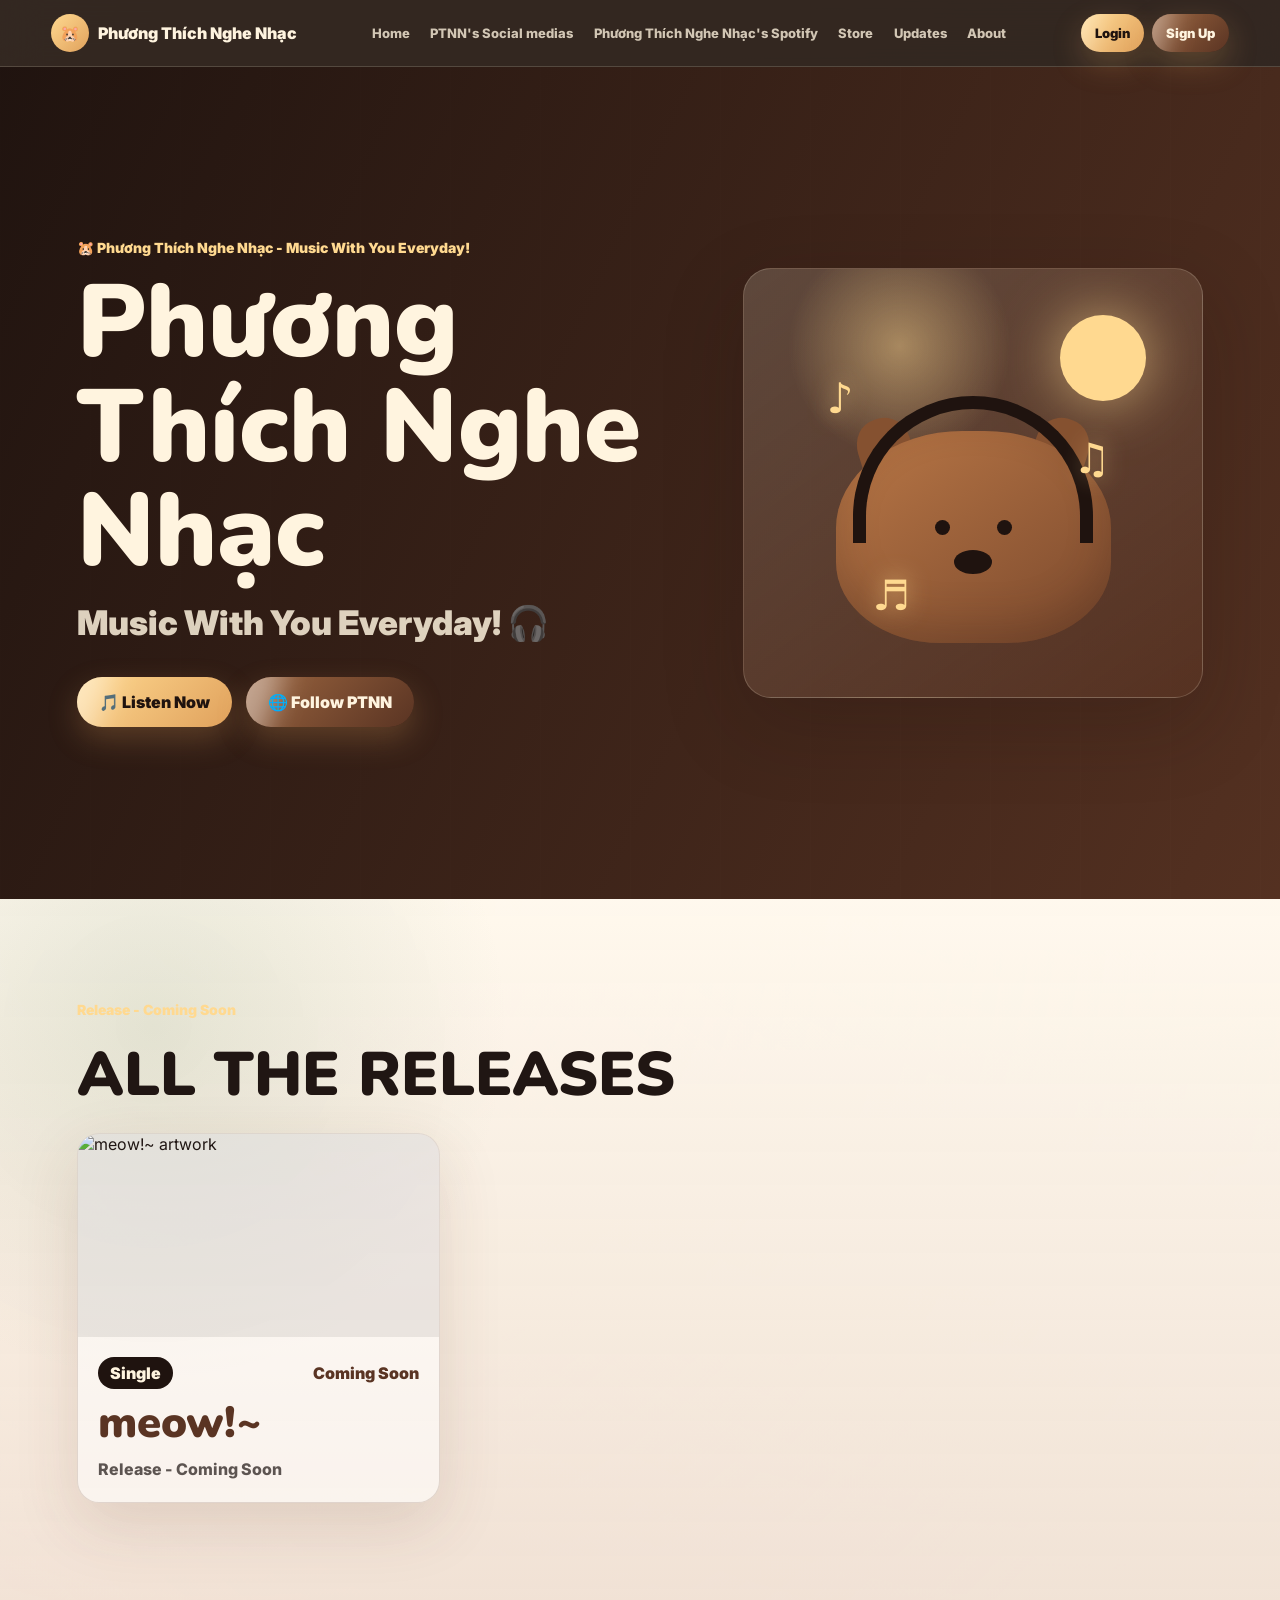
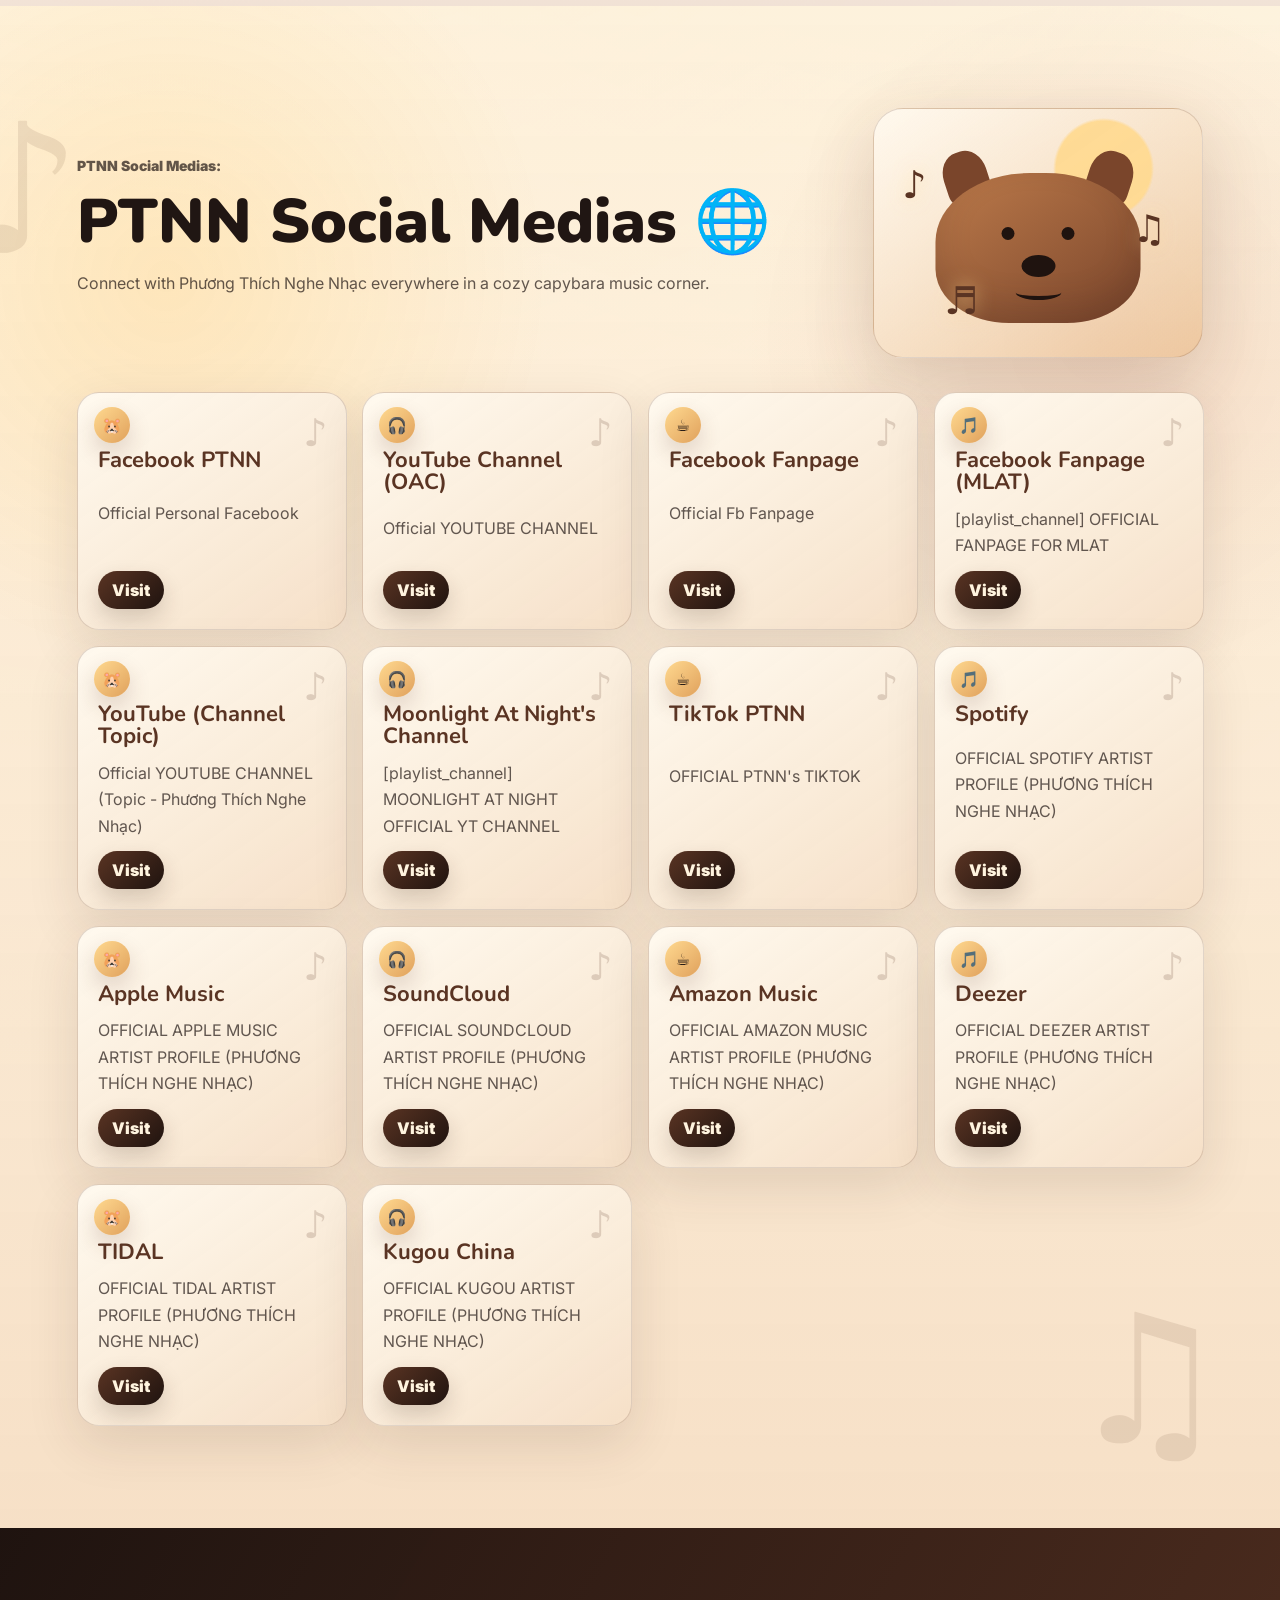
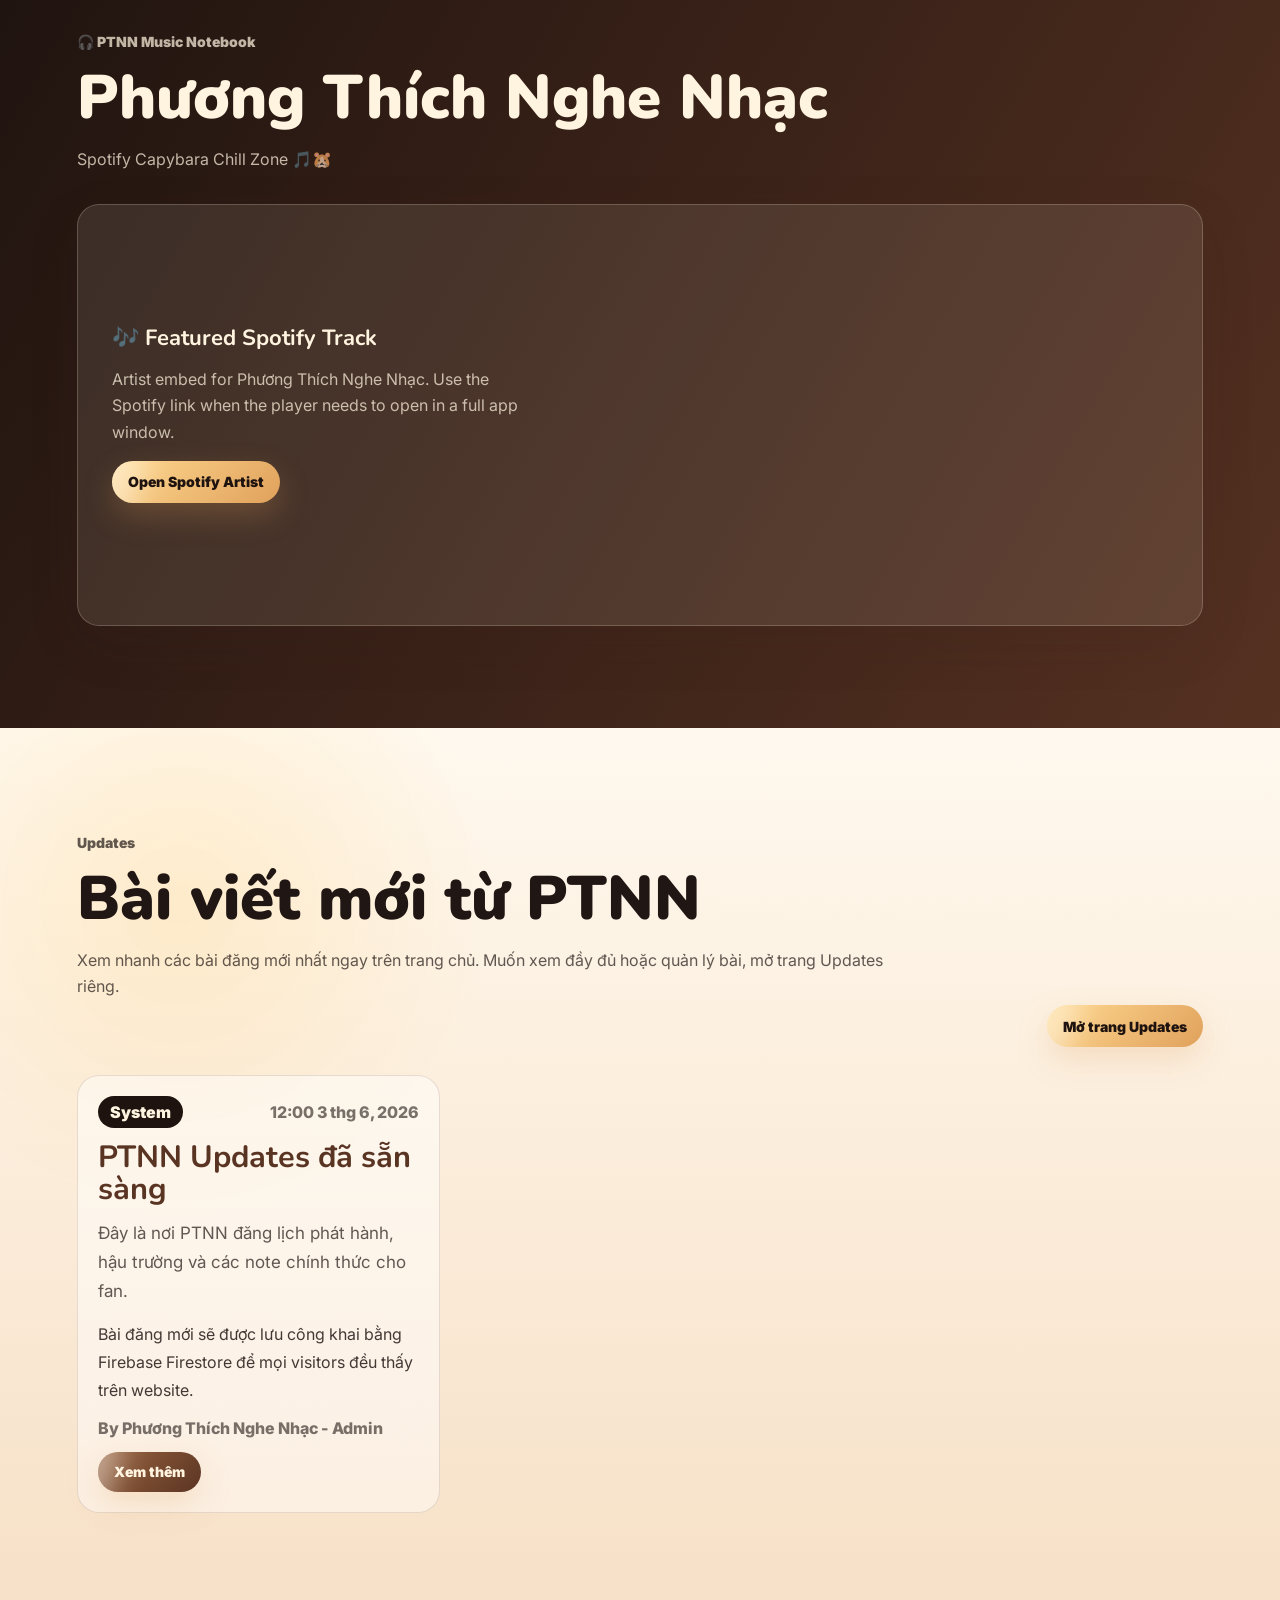
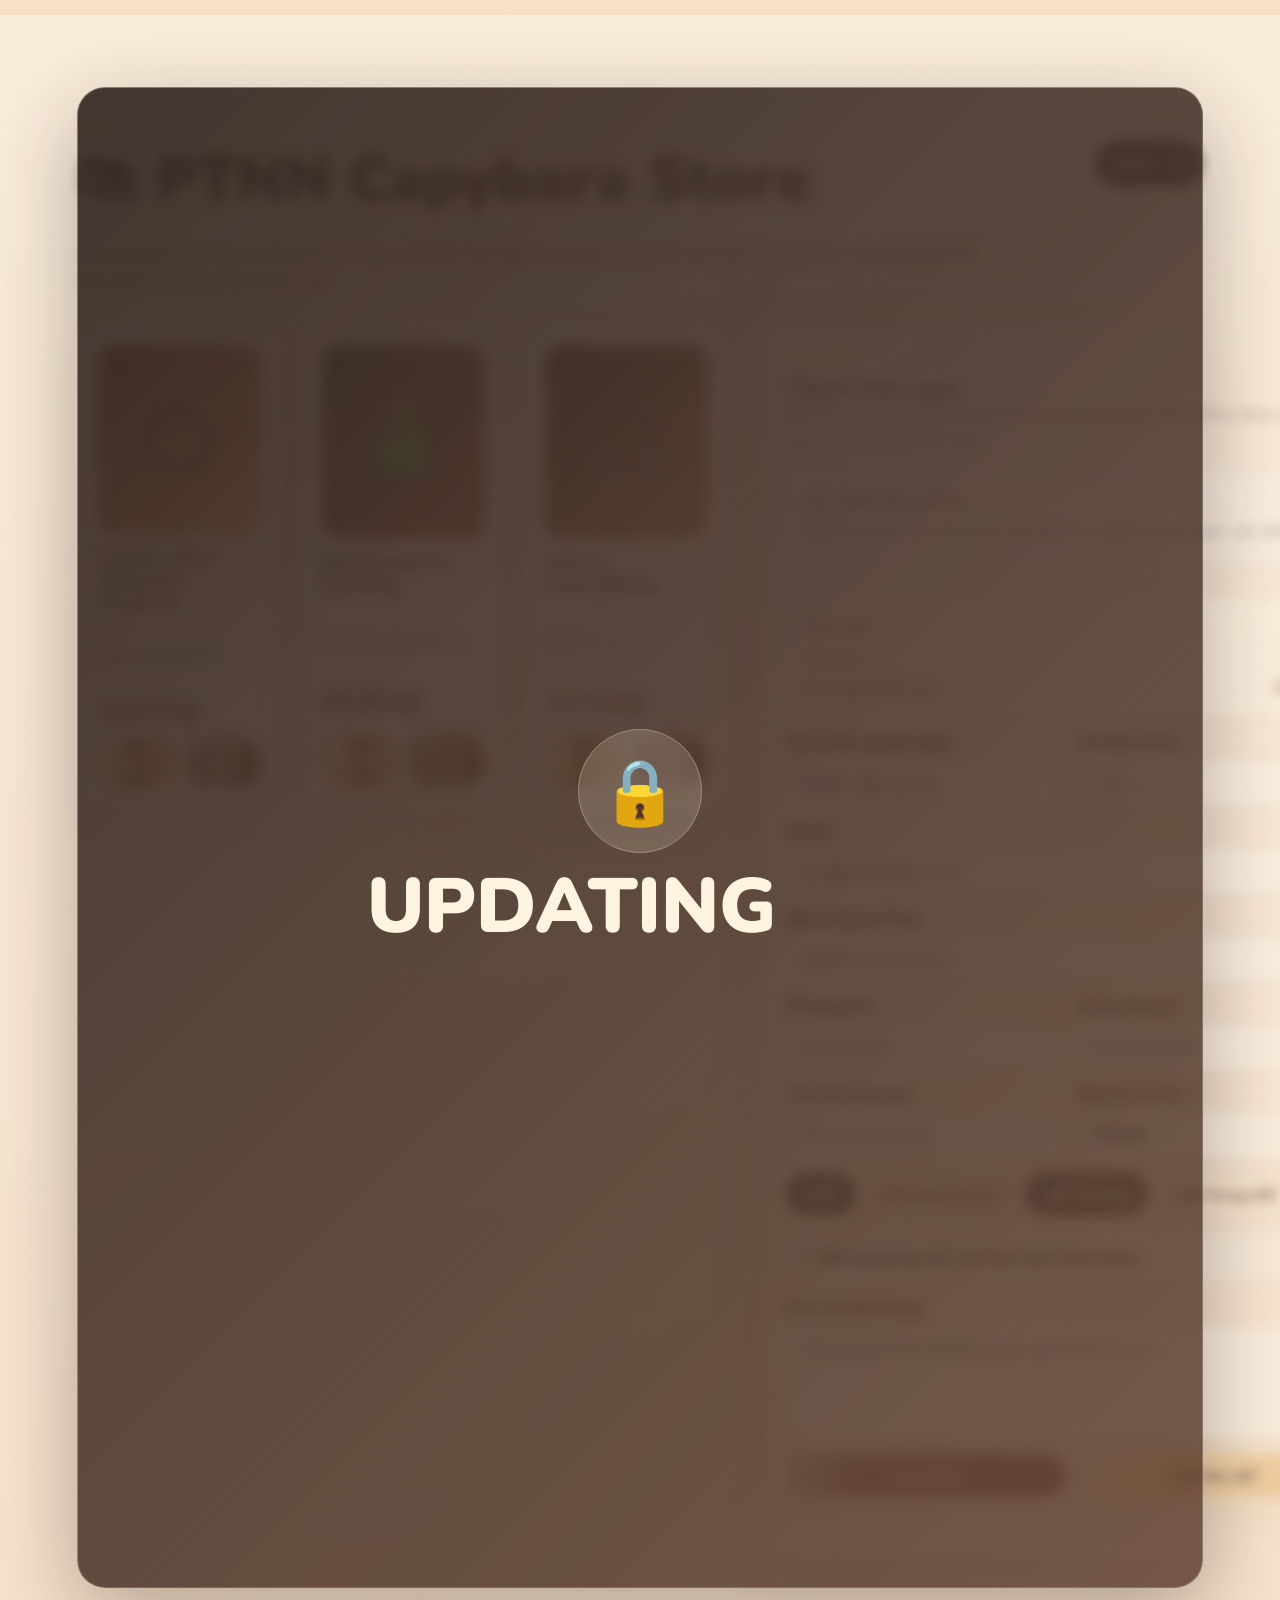
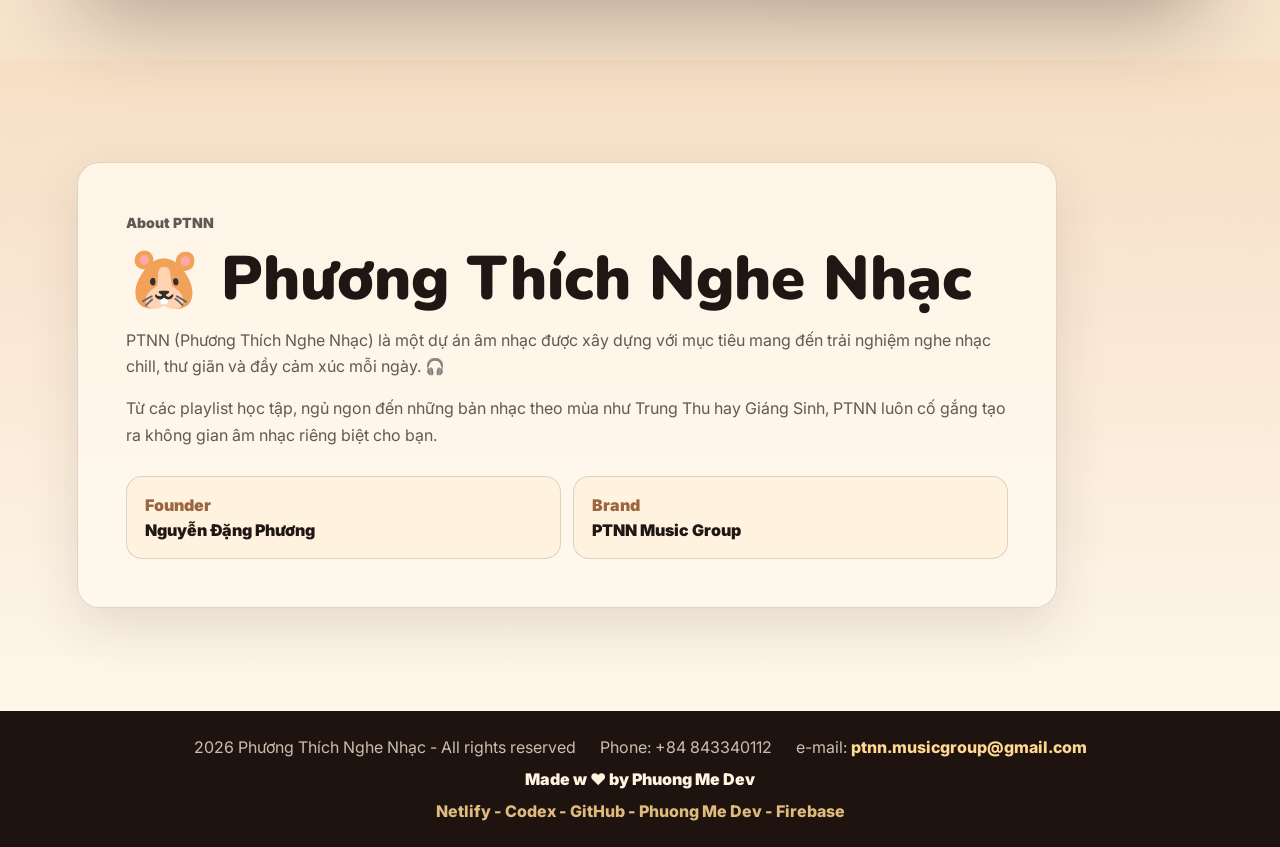
==== commit 9440ff50: "Update index.html" ====
--- a/index.html
+++ b/index.html
@@ -118,7 +118,7 @@
         <div class="social-grid">
           <article class="social-card" style="--card-delay: 0s">
             <h3>Facebook PTNN</h3>
-            <p>facebook.com/phuongnguyencomputer.official</p>
+            <p>Official Personal Facebook</p>
             <a href="https://www.facebook.com/phuongnguyencomputer.official/" target="_blank" rel="noreferrer">Visit</a>
           </article>
           <article class="social-card" style="--card-delay: .6s">
@@ -128,62 +128,62 @@
           </article>
           <article class="social-card" style="--card-delay: .05s">
             <h3>Facebook Fanpage</h3>
-            <p>facebook.com/ptnn.artist.records</p>
+            <p>Official Fb Fanpage</p>
             <a href="https://www.facebook.com/ptnn.artist.records/" target="_blank" rel="noreferrer">Visit</a>
           </article>
           <article class="social-card" style="--card-delay: .1s">
             <h3>Facebook Fanpage (MLAT)</h3>
-            <p>facebook.com/profile.php?id=61588424225139</p>
+            <p>[playlist_channel] OFFICIAL FANPAGE FOR MLAT</p>
             <a href="https://www.facebook.com/profile.php?id=61588424225139" target="_blank" rel="noreferrer">Visit</a>
           </article>
           <article class="social-card" style="--card-delay: .15s">
             <h3>YouTube (Channel Topic)</h3>
-            <p>youtube.com/channel/UCWs7igNhSPZPfvzOWKii3zQ</p>
+            <p>Official YOUTUBE CHANNEL (Topic - Phương Thích Nghe Nhạc)</p>
             <a href="https://www.youtube.com/channel/UCWs7igNhSPZPfvzOWKii3zQ" target="_blank" rel="noreferrer">Visit</a>
           </article>
           <article class="social-card" style="--card-delay: .2s">
-            <h3>Moonlight Channel</h3>
-            <p>@moonlight_at_night_1</p>
+            <h3>Moonlight At Night's Channel</h3>
+            <p>[playlist_channel] MOONLIGHT AT NIGHT OFFICIAL YT CHANNEL</p>
             <a href="https://www.youtube.com/@moonlight_at_night_1" target="_blank" rel="noreferrer">Visit</a>
           </article>
           <article class="social-card" style="--card-delay: .25s">
             <h3>TikTok PTNN</h3>
-            <p>@ptnn_musicgroup</p>
+            <p>OFFICIAL PTNN's TIKTOK</p>
             <a href="https://www.tiktok.com/@ptnn_musicgroup" target="_blank" rel="noreferrer">Visit</a>
           </article>
           <article class="social-card" style="--card-delay: .3s">
             <h3>Spotify</h3>
-            <p>open.spotify.com/artist/25MOkDsozYW9OaaCAwqsSC</p>
+            <p>OFFICIAL SPOTIFY ARTIST PROFILE (PHƯƠNG THÍCH NGHE NHẠC)</p>
             <a href="https://open.spotify.com/artist/25MOkDsozYW9OaaCAwqsSC" target="_blank" rel="noreferrer">Visit</a>
           </article>
           <article class="social-card" style="--card-delay: .35s">
             <h3>Apple Music</h3>
-            <p>music.apple.com/vn/artist/phương-thích-nghe-nhạc/1836927170</p>
+            <p>OFFICIAL APPLE MUSIC ARTIST PROFILE (PHƯƠNG THÍCH NGHE NHẠC)</p>
             <a href="https://music.apple.com/vn/artist/ph%C6%B0%C6%A1ng-th%C3%ADch-nghe-nh%E1%BA%A1c/1836927170" target="_blank" rel="noreferrer">Visit</a>
           </article>
           <article class="social-card" style="--card-delay: .4s">
             <h3>SoundCloud</h3>
-            <p>phuongthichnghenhac</p>
+            <p>OFFICIAL SOUNDCLOUD ARTIST PROFILE (PHƯƠNG THÍCH NGHE NHẠC)</p>
             <a href="https://soundcloud.com/phuongthichnghenhac" target="_blank" rel="noreferrer">Visit</a>
           </article>
           <article class="social-card" style="--card-delay: .45s">
             <h3>Amazon Music</h3>
-            <p>music.amazon.com/artists/B0FPDBN8TK/phương-thích-nghe-nhạc</p>
+            <p>OFFICIAL AMAZON MUSIC ARTIST PROFILE (PHƯƠNG THÍCH NGHE NHẠC)</p>
             <a href="https://music.amazon.com/artists/B0FPDBN8TK/ph%C6%B0%C6%A1ng-th%C3%ADch-nghe-nh%E1%BA%A1c" target="_blank" rel="noreferrer">Visit</a>
           </article>
           <article class="social-card" style="--card-delay: .5s">
             <h3>Deezer</h3>
-            <p>deezer.com/en/artist/343954461?app_id=140685</p>
+            <p>OFFICIAL DEEZER ARTIST PROFILE (PHƯƠNG THÍCH NGHE NHẠC)</p>
             <a href="https://www.deezer.com/en/artist/343954461?app_id=140685" target="_blank" rel="noreferrer">Visit</a>
           </article>
           <article class="social-card" style="--card-delay: .55s">
             <h3>TIDAL</h3>
-            <p>tidal.com/artist/66294560</p>
+            <p>OFFICIAL TIDAL ARTIST PROFILE (PHƯƠNG THÍCH NGHE NHẠC)</p>
             <a href="https://tidal.com/artist/66294560" target="_blank" rel="noreferrer">Visit</a>
           </article>
           <article class="social-card" style="--card-delay: .6s">
             <h3>Kugou China</h3>
-            <p>kugou.com/yy/html/search.html#searchType=song&searchKeyWord=Phương Thích Nghe Nhạc</p>
+            <p>OFFICIAL KUGOU ARTIST PROFILE (PHƯƠNG THÍCH NGHE NHẠC)</p>
             <a href="https://www.kugou.com/yy/html/search.html#searchType=song&searchKeyWord=Ph%C6%B0%C6%A1ng%20Th%C3%ADch%20Nghe%20Nh%E1%BA%A1c" target="_blank" rel="noreferrer">Visit</a>
           </article>
         </div>
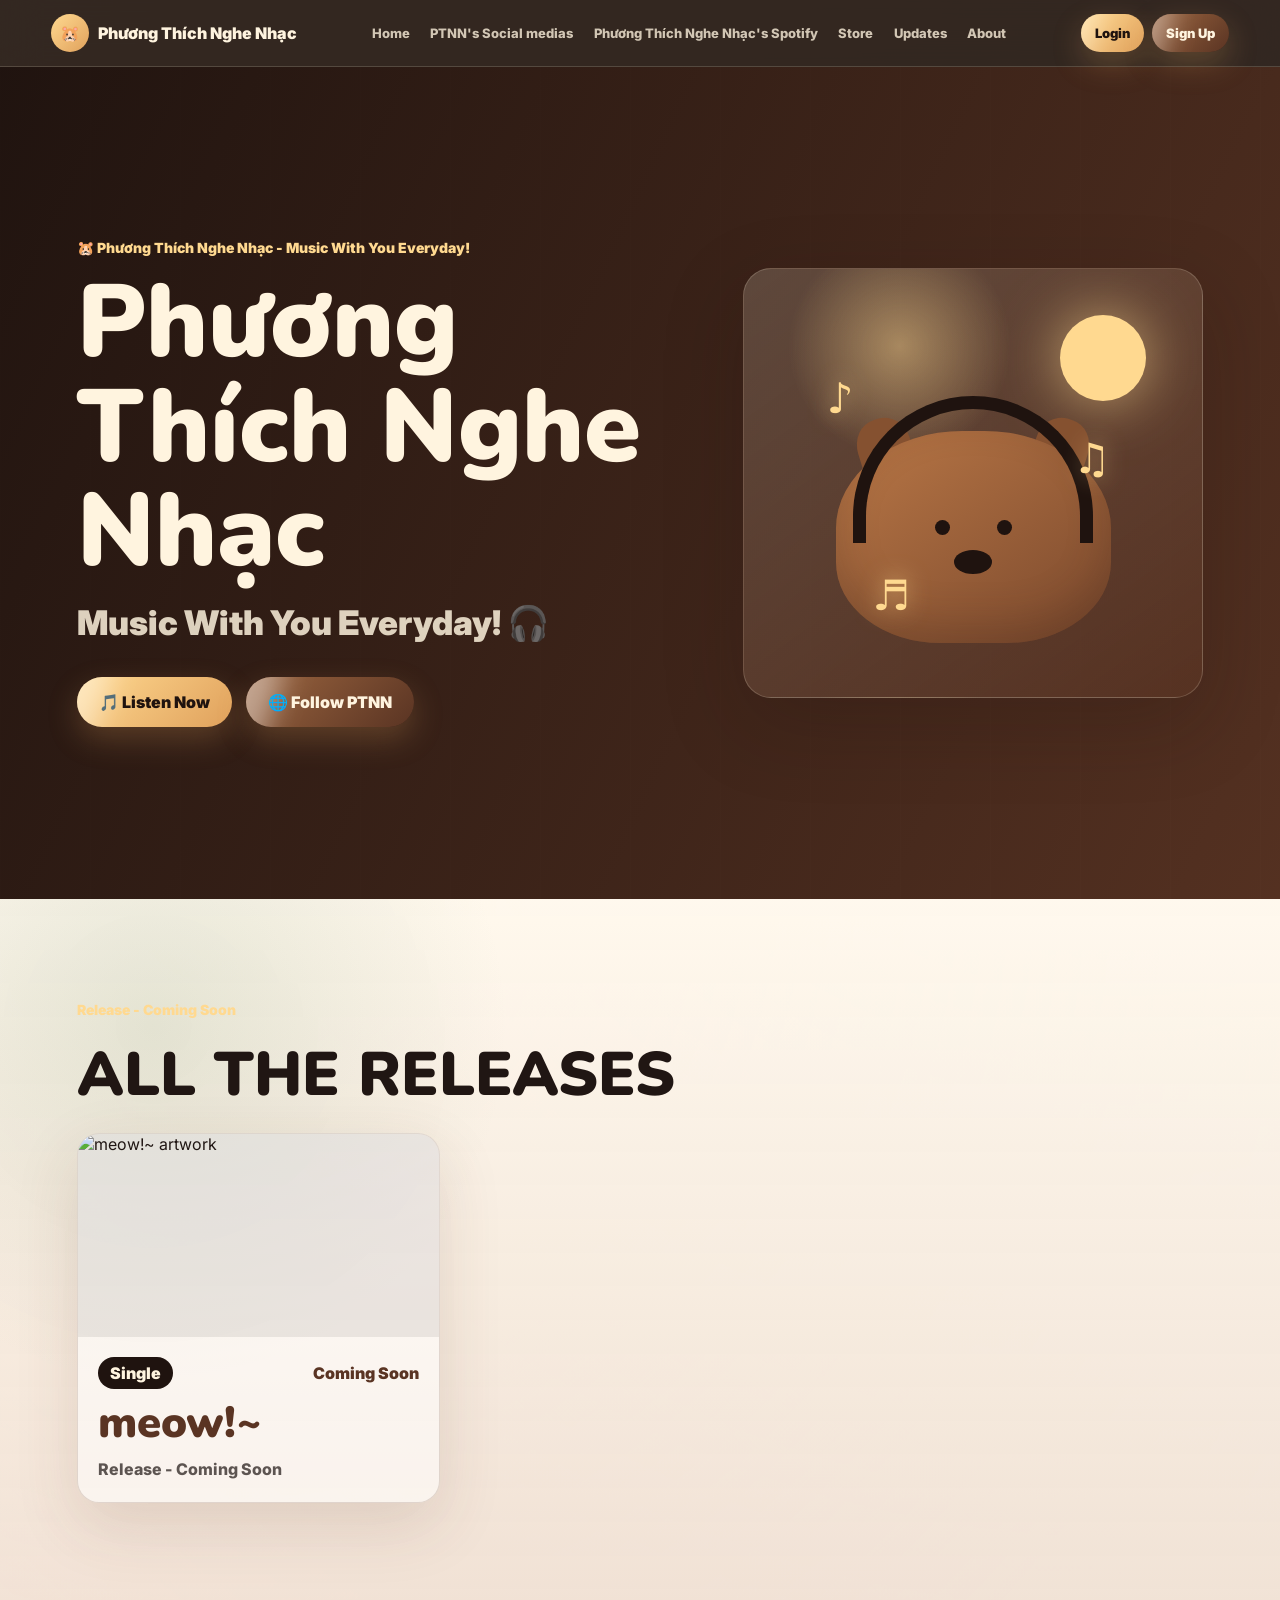
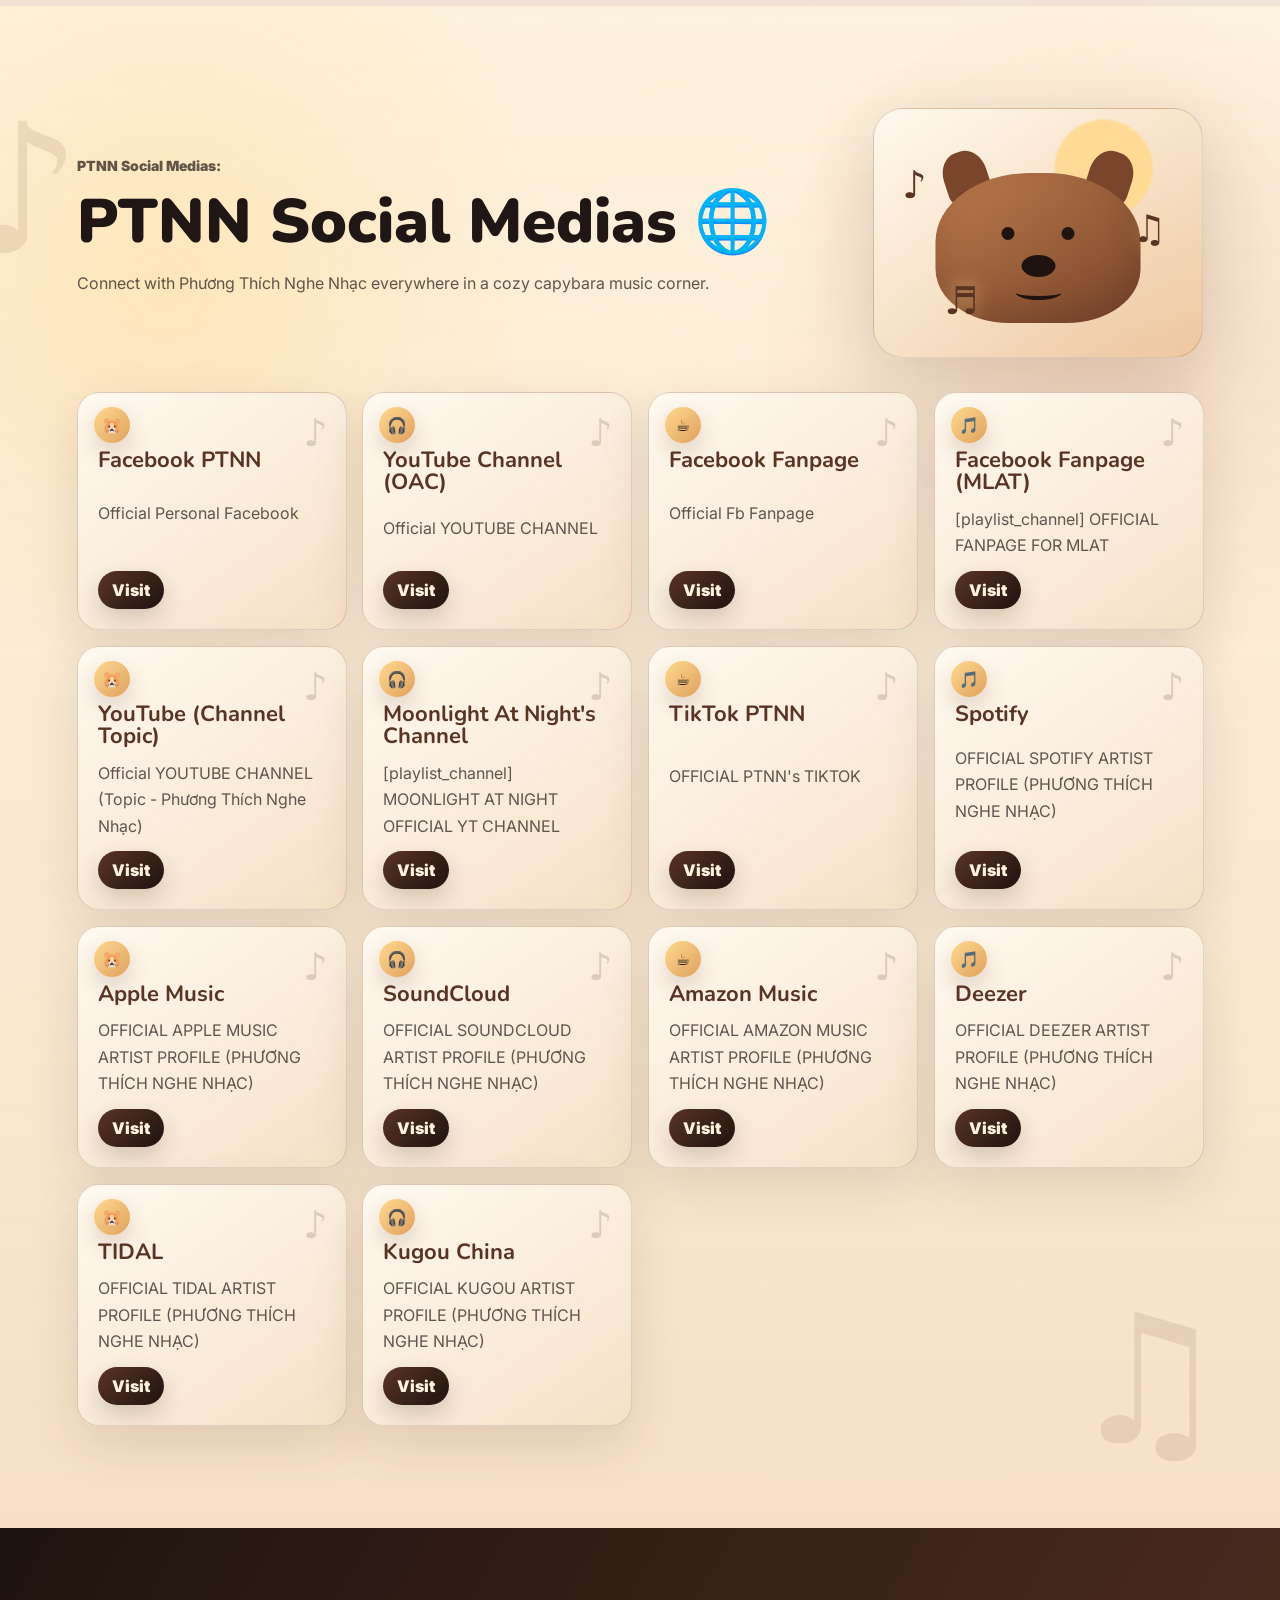
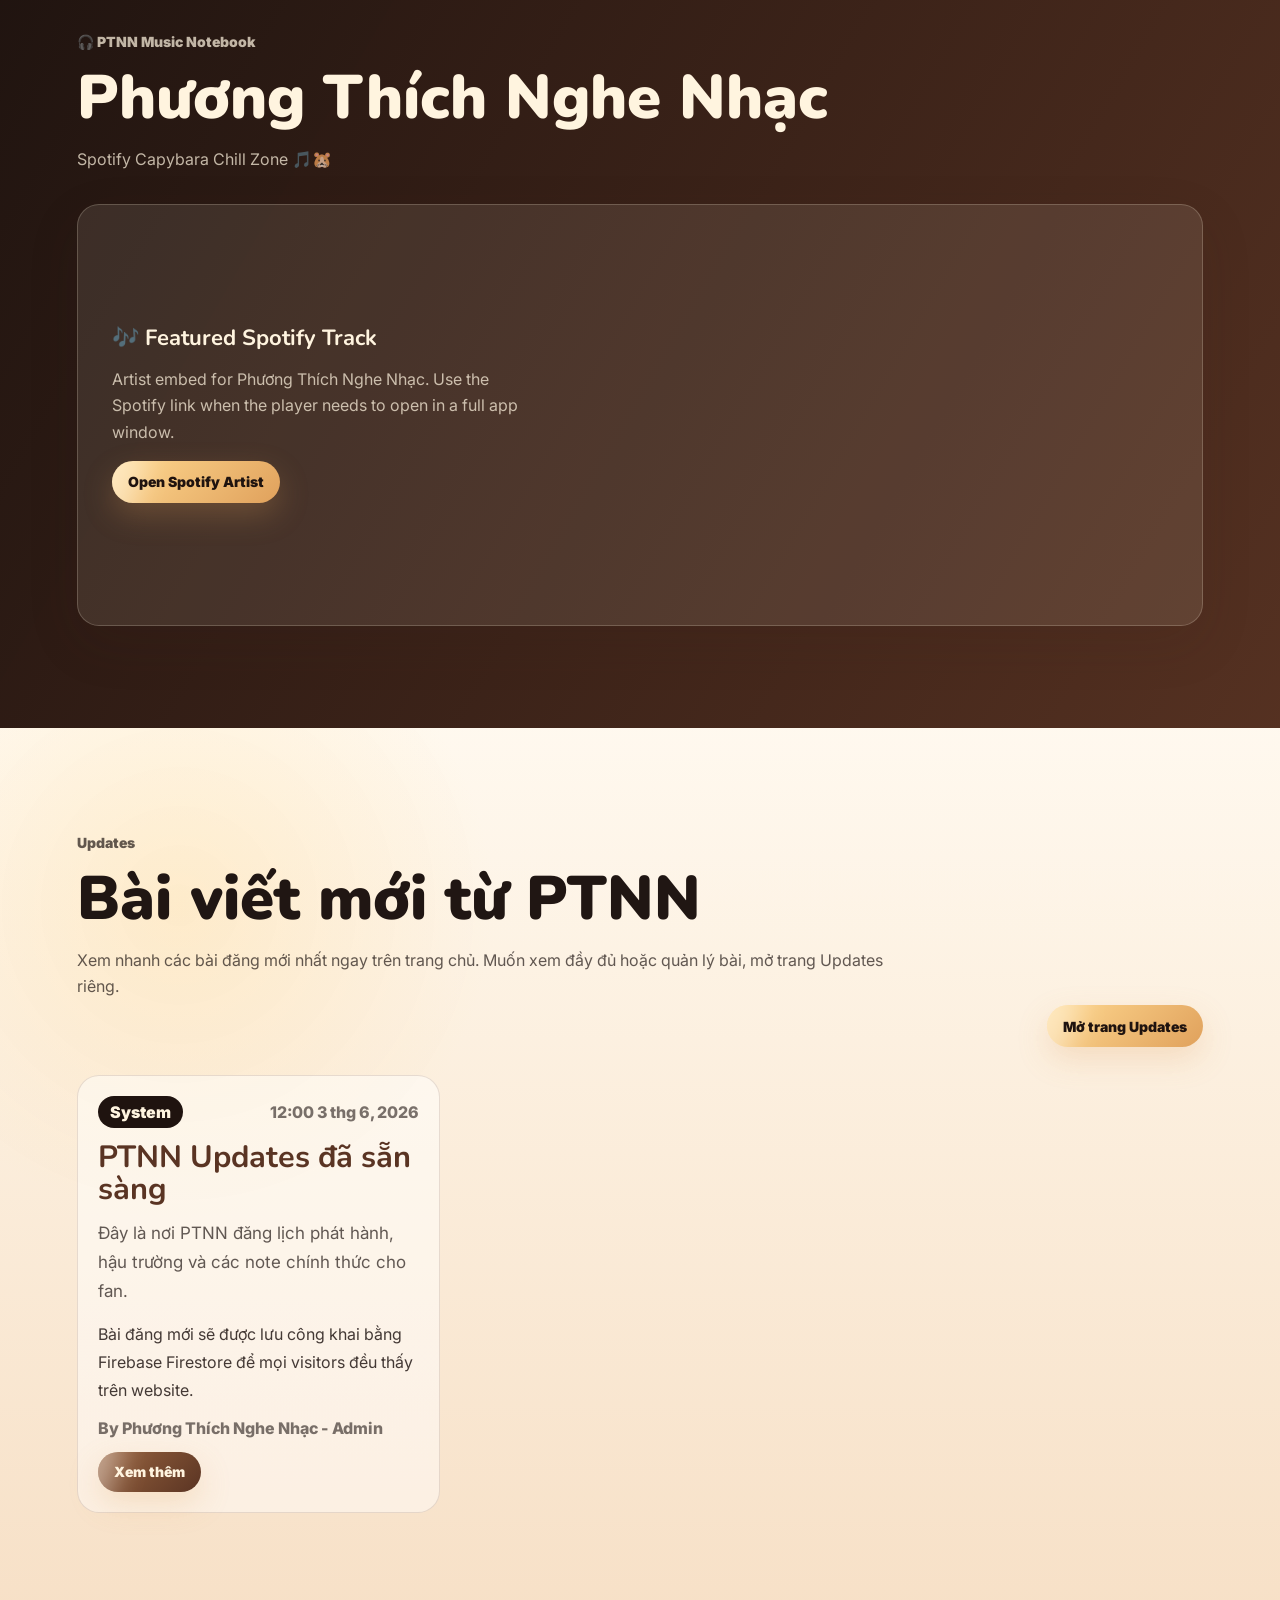
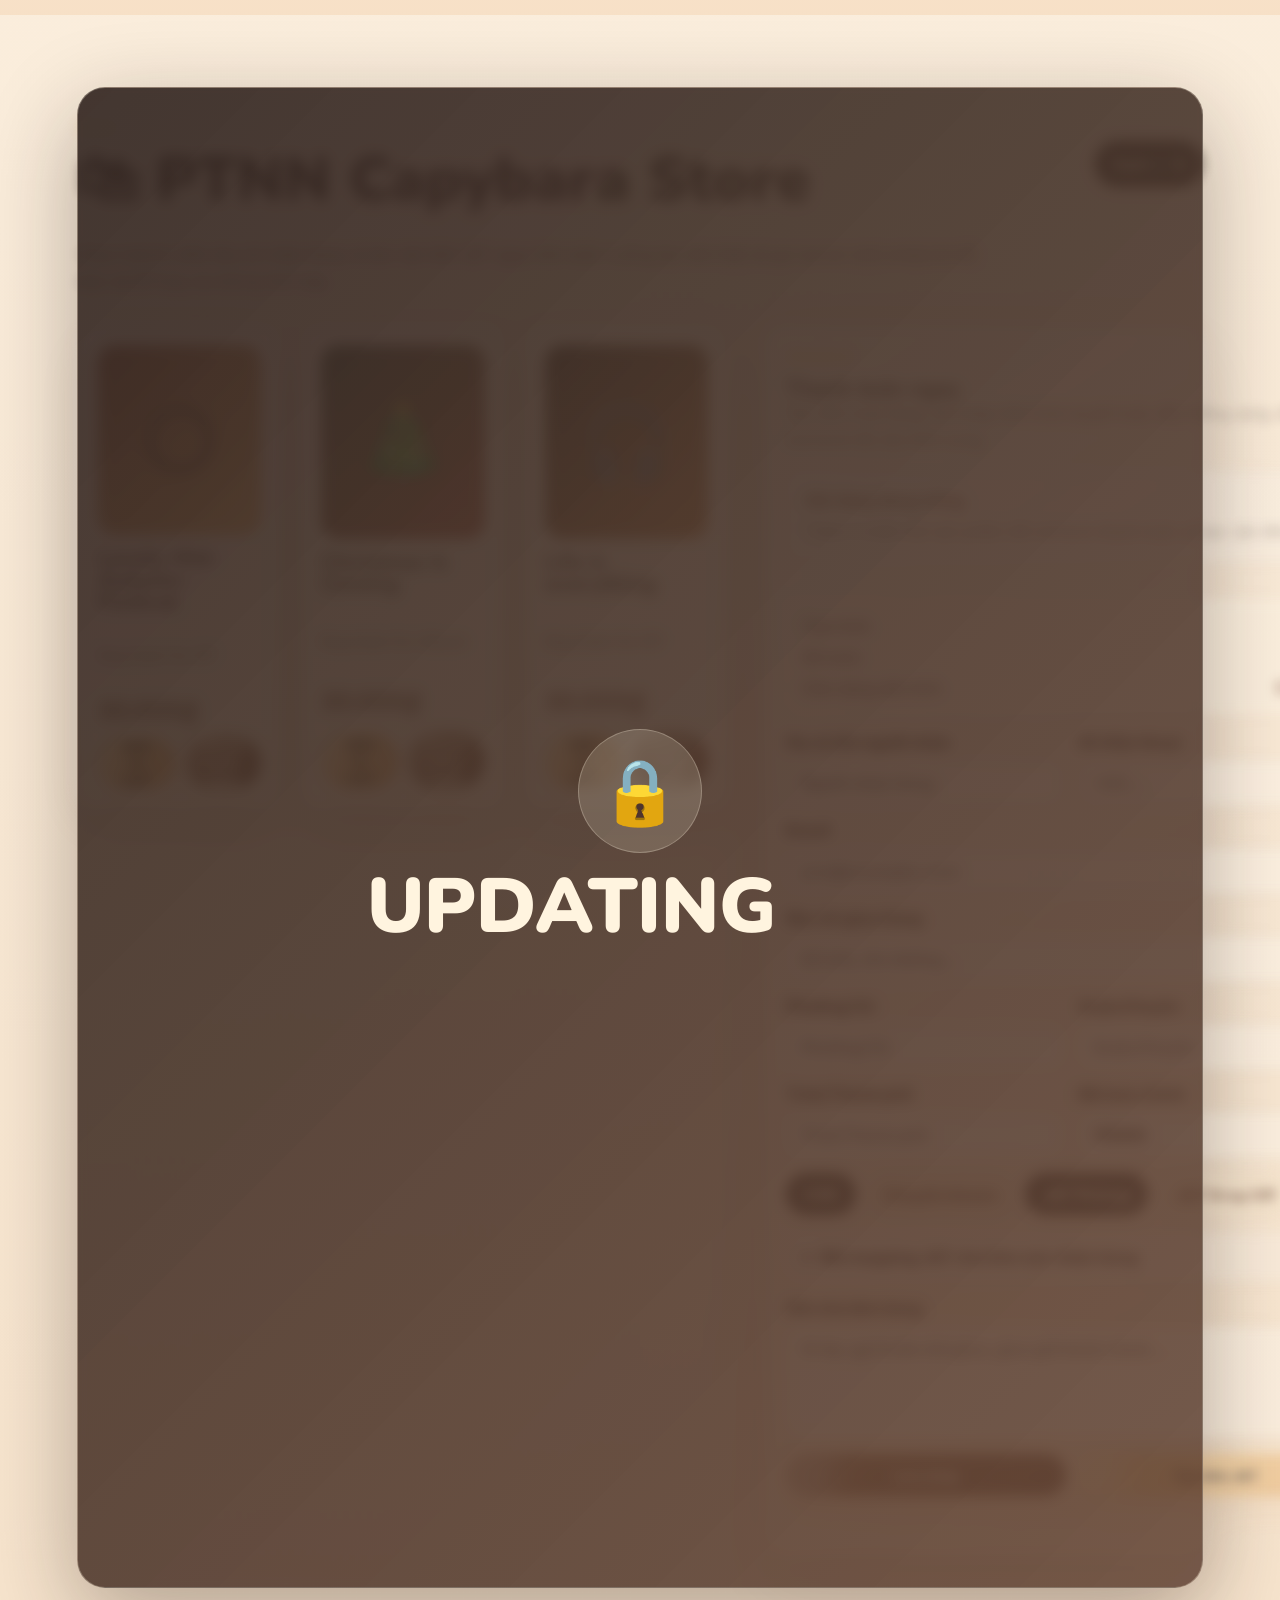
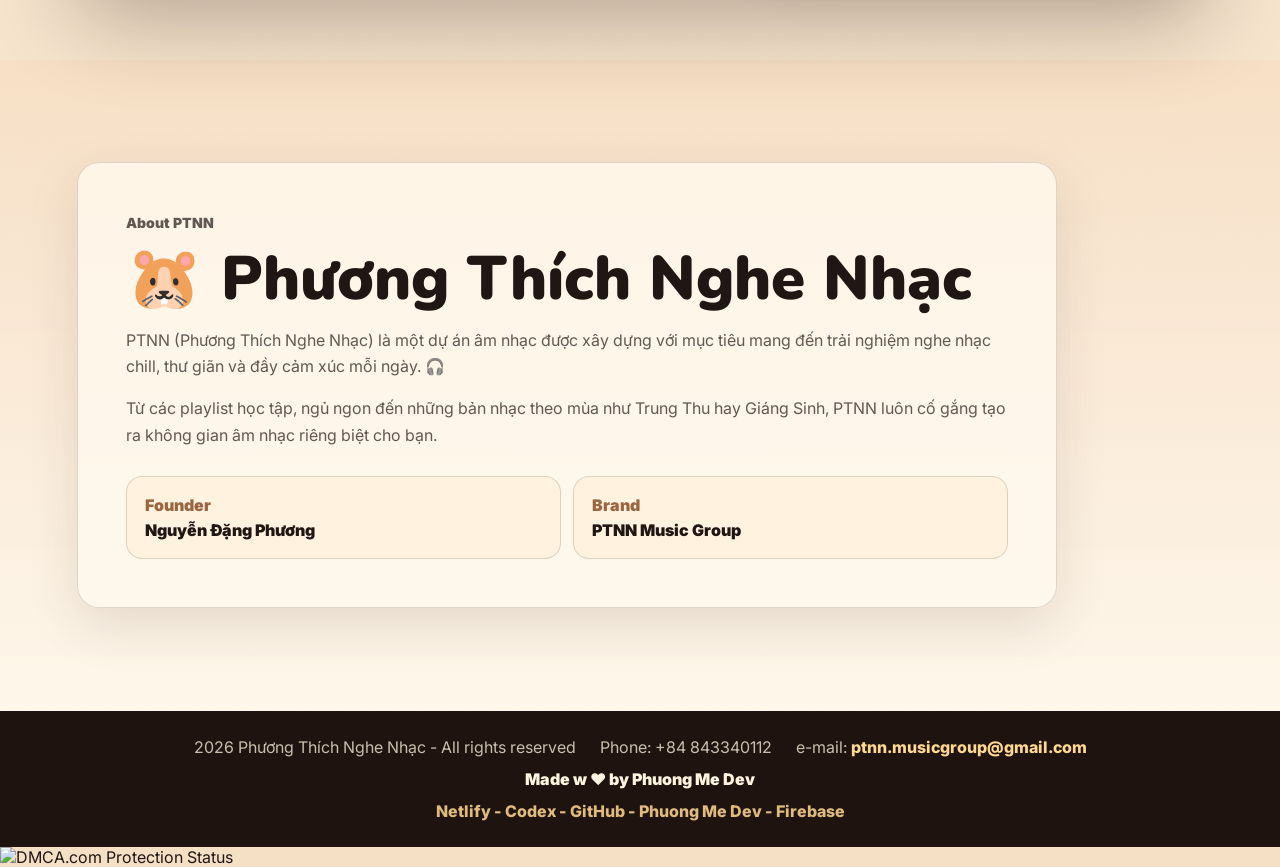
==== commit 4e9afb9f: "Add DMCA.com protection badge to index.html" ====
--- a/index.html
+++ b/index.html
@@ -3,6 +3,9 @@
   <head>
     <meta charset="utf-8" />
     <meta name="viewport" content="width=device-width, initial-scale=1" />
+
+    <link rel="icon" type="image/png" href="/favicon.png" />
+
     <title>Phương Thích Nghe Nhạc - Music With You Everyday!</title>
     <link rel="preconnect" href="https://fonts.googleapis.com" />
     <link rel="preconnect" href="https://fonts.gstatic.com" crossorigin />
@@ -512,5 +515,7 @@
     <script src="https://www.gstatic.com/firebasejs/10.12.5/firebase-auth-compat.js"></script>
     <script src="https://www.gstatic.com/firebasejs/10.12.5/firebase-firestore-compat.js"></script>
     <script src="script.js"></script>
+
+    <a href="//www.dmca.com/Protection/Status.aspx?ID=755dcf1e-2d8c-4315-8cd3-9f29b4ca890e" title="DMCA.com Protection Status" class="dmca-badge"> <img src ="https://images.dmca.com/Badges/dmca-badge-w100-2x1-01.png?ID=755dcf1e-2d8c-4315-8cd3-9f29b4ca890e"  alt="DMCA.com Protection Status" /></a>  <script src="https://images.dmca.com/Badges/DMCABadgeHelper.min.js"> </script>
   </body>
 </html>
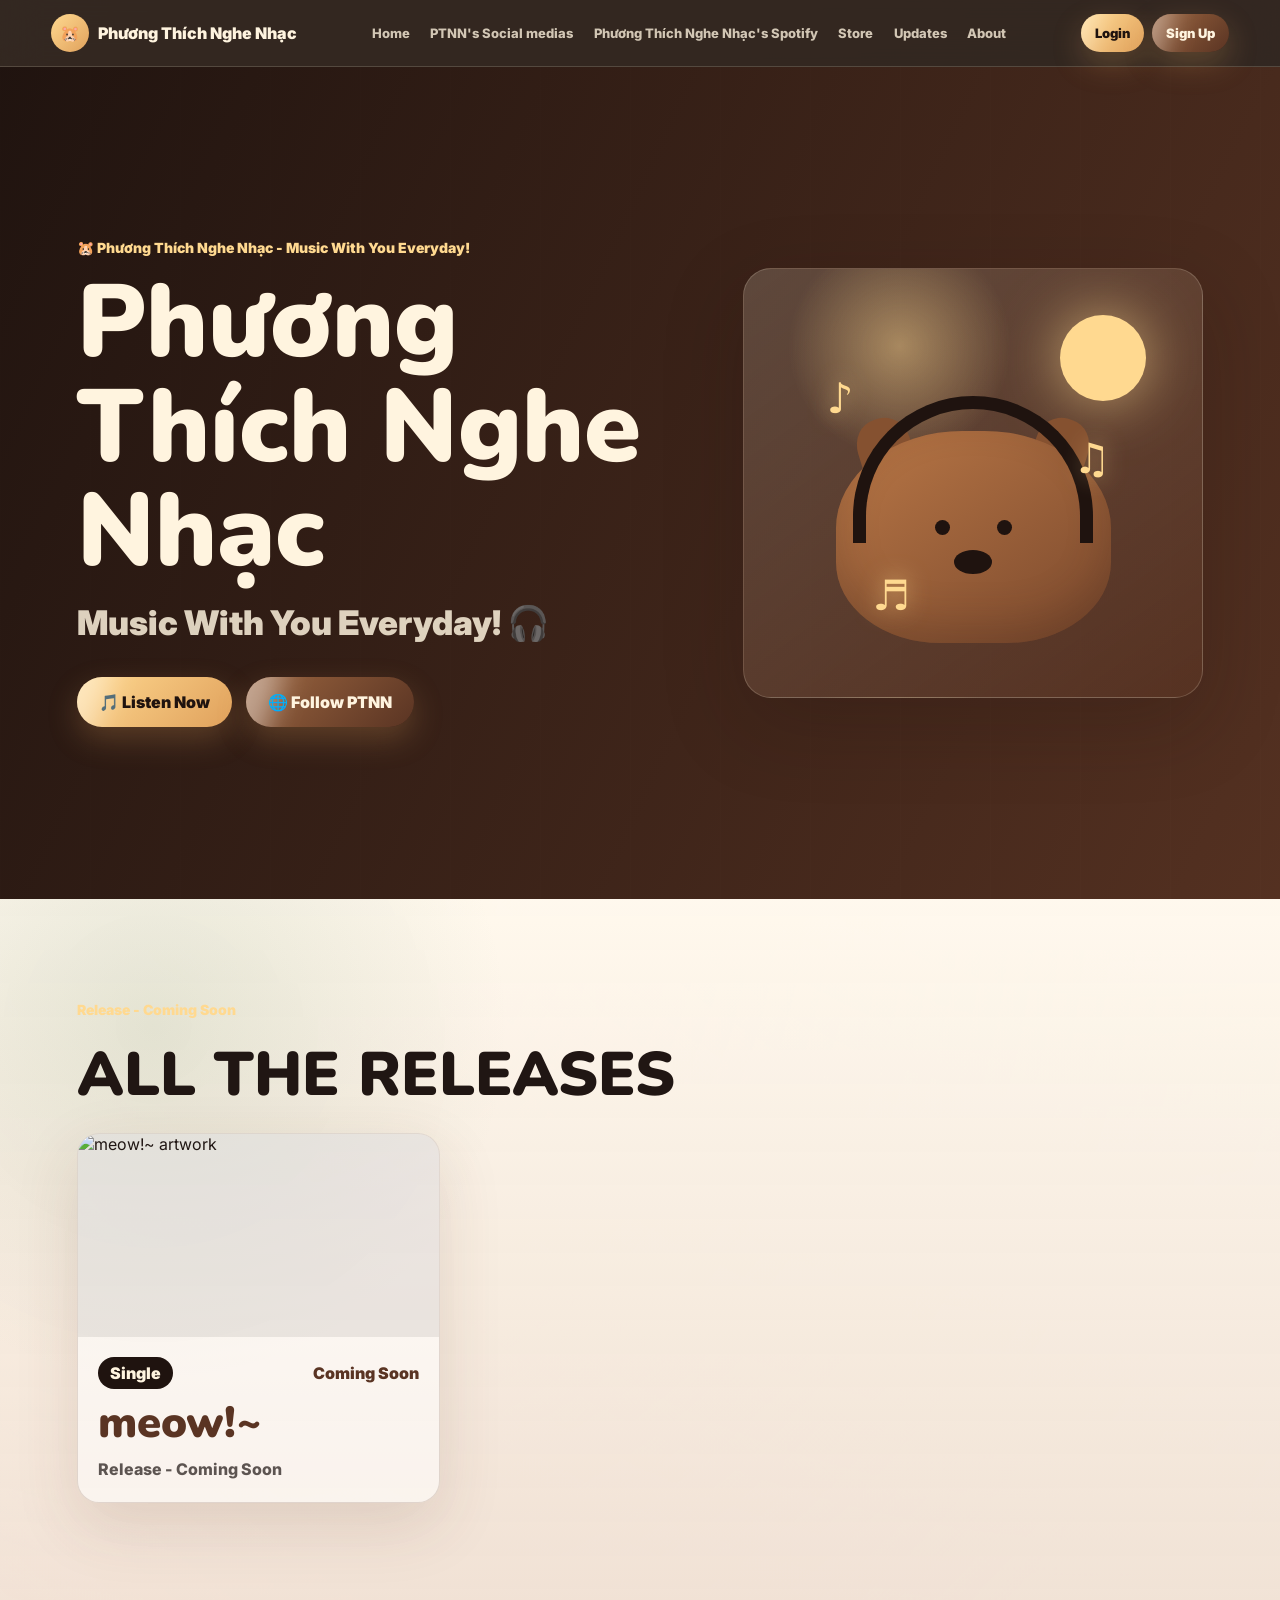
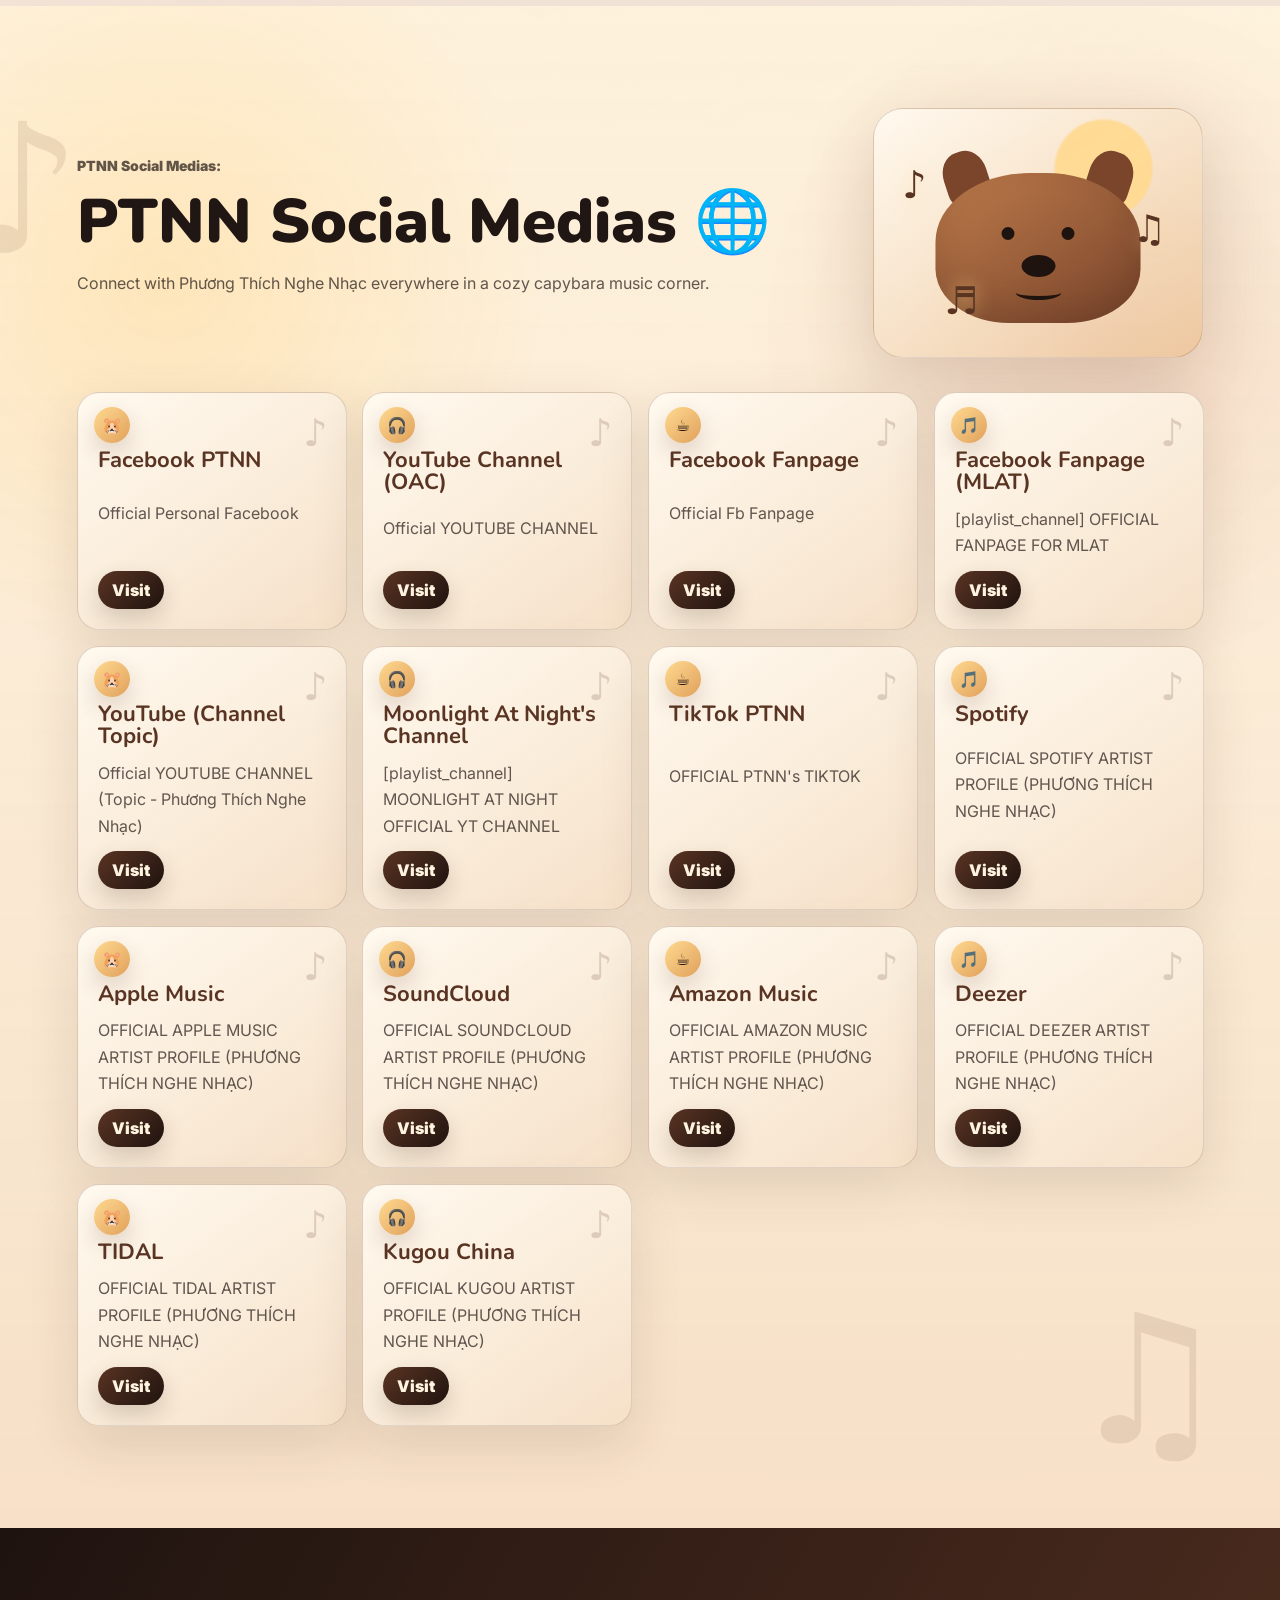
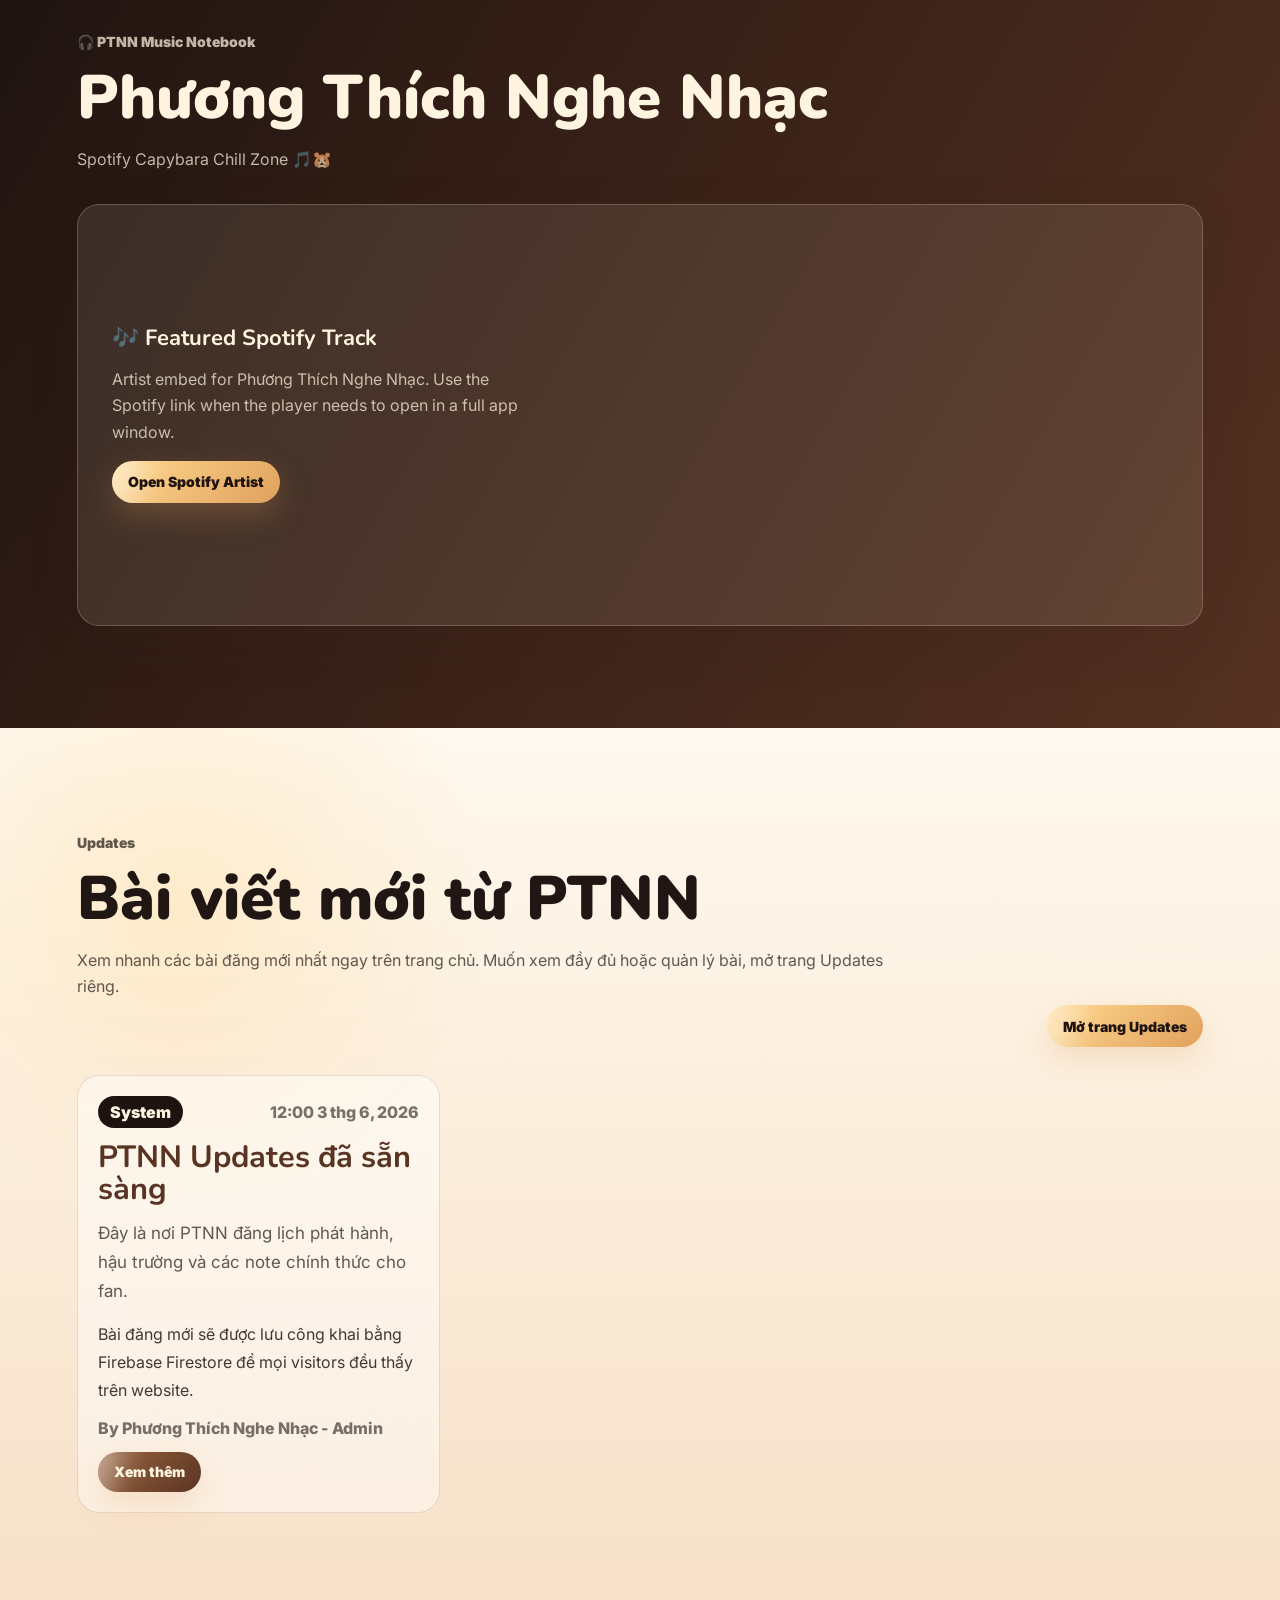
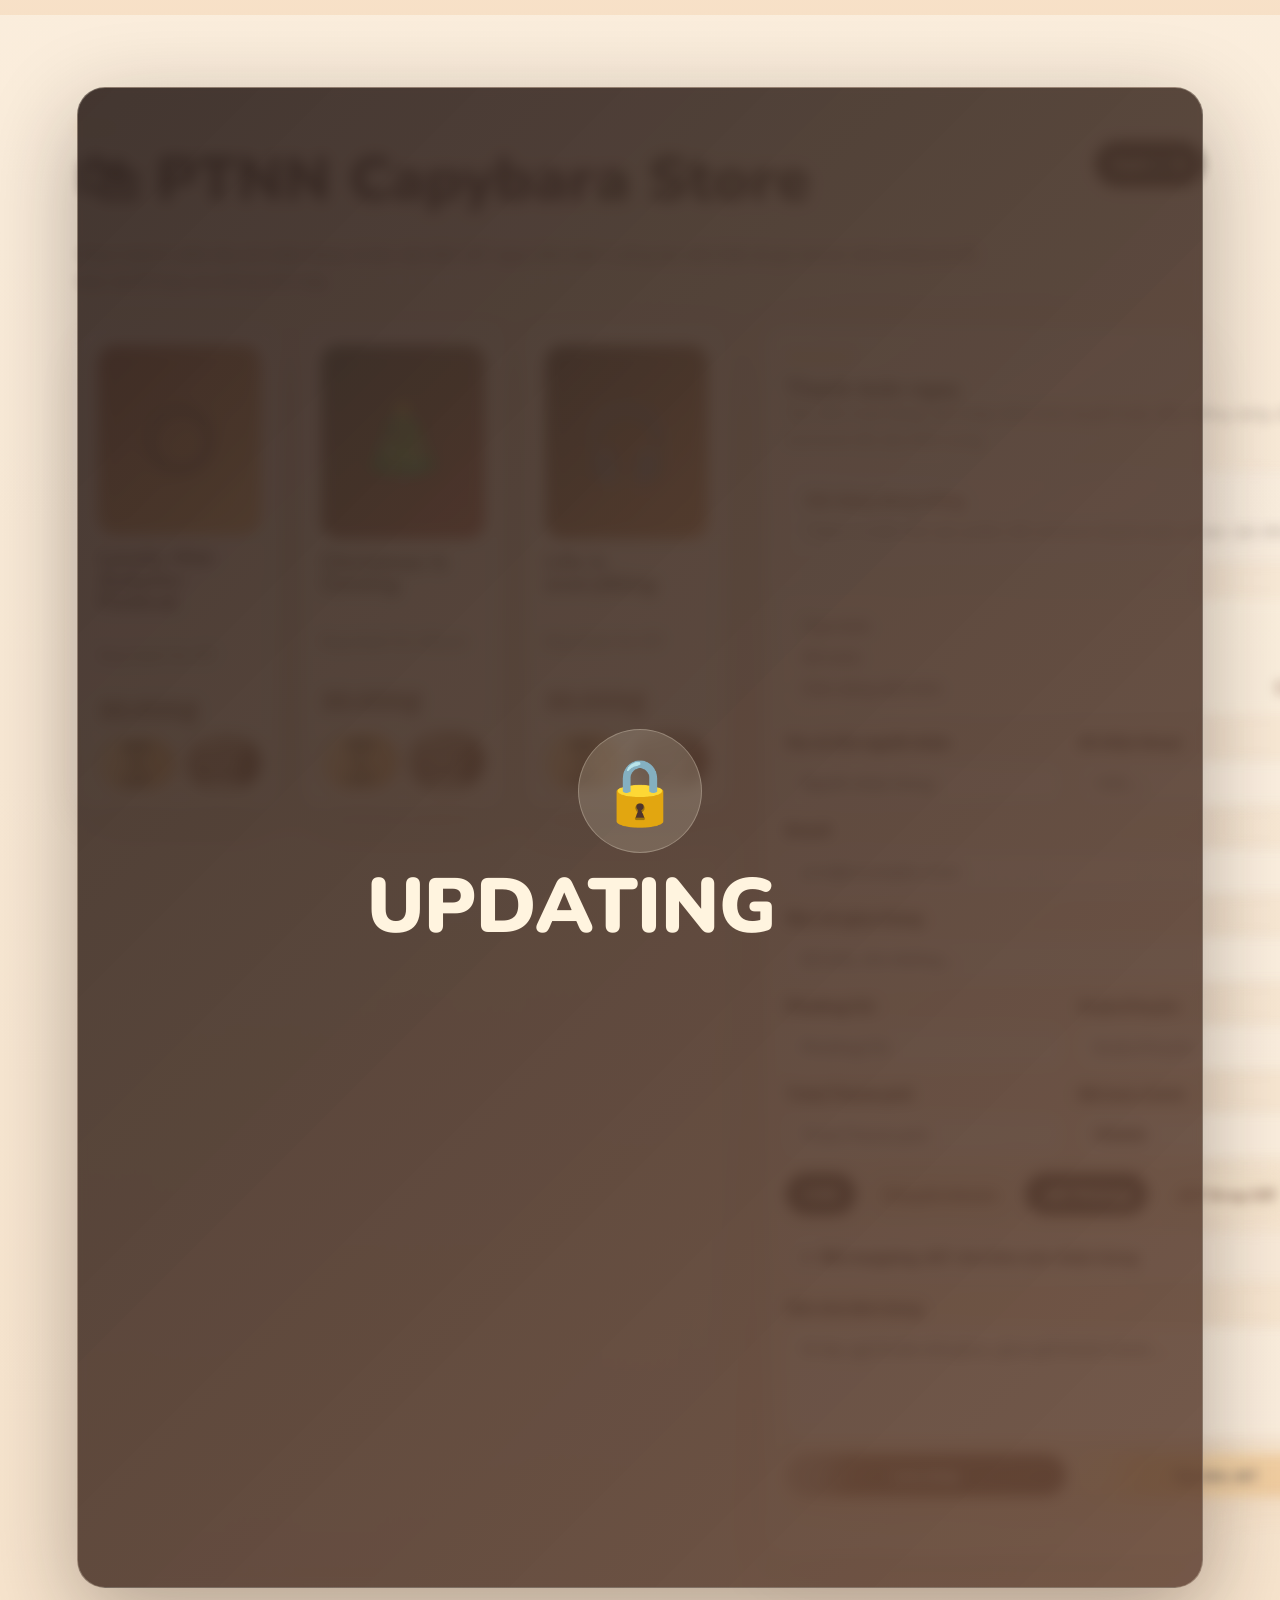
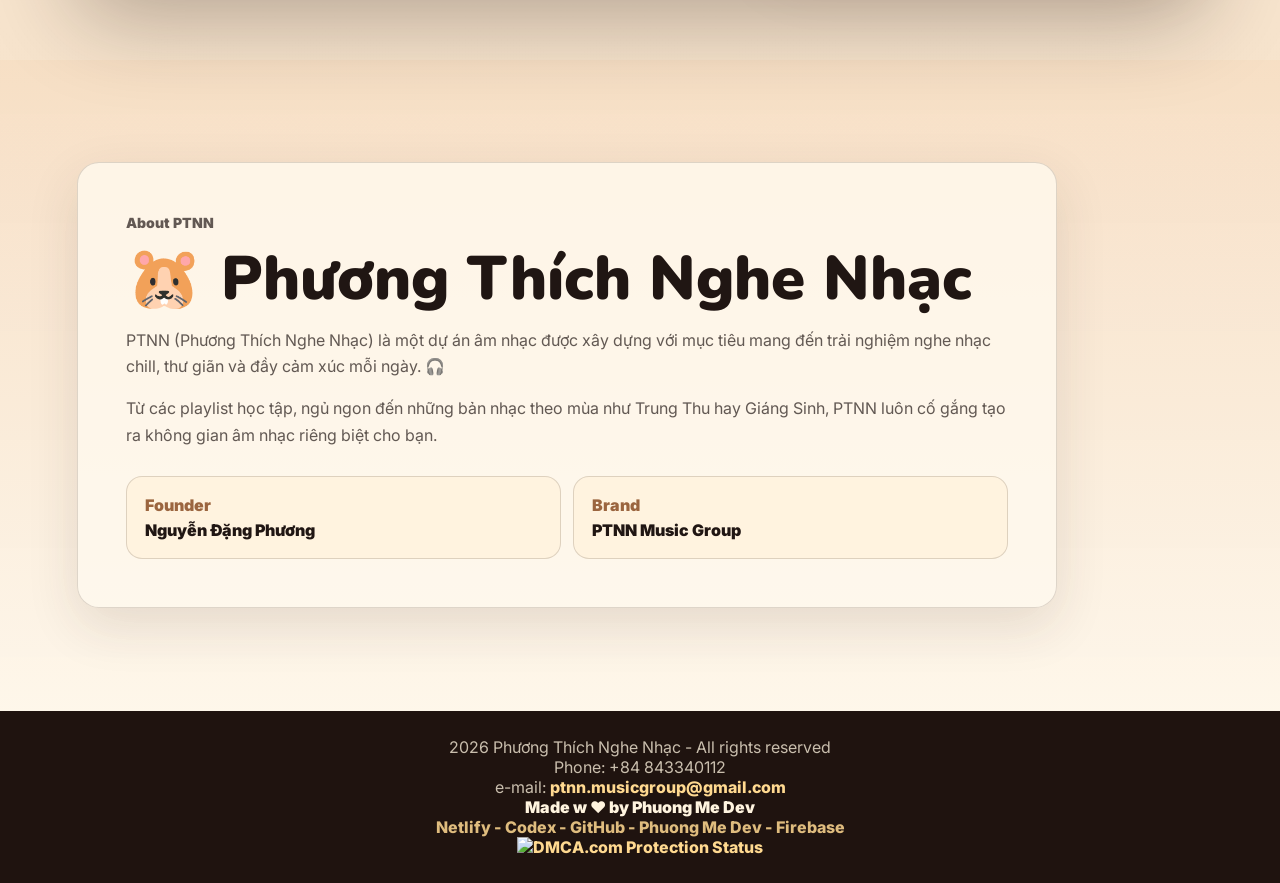
==== commit 950a4e7e: "Update footer layout with two-column design: copyright info on left, DMCA badge on right" ====
--- a/index.html
+++ b/index.html
@@ -465,11 +465,20 @@
     </main>
 
     <footer class="site-footer">
-      <p>2026 Phương Thích Nghe Nhạc - All rights reserved</p>
-      <p>Phone: +84 843340112</p>
-      <p>e-mail: <a href="mailto:ptnn.musicgroup@gmail.com">ptnn.musicgroup@gmail.com</a></p>
-      <p class="footer-credit">Made w ❤️ by Phuong Me Dev</p>
-      <p class="footer-stack">Netlify - Codex - GitHub - Phuong Me Dev - Firebase</p>
+      <div class="footer-content">
+        <div class="footer-left">
+          <p>2026 Phương Thích Nghe Nhạc - All rights reserved</p>
+          <p>Phone: +84 843340112</p>
+          <p>e-mail: <a href="mailto:ptnn.musicgroup@gmail.com">ptnn.musicgroup@gmail.com</a></p>
+          <p class="footer-credit">Made w ❤️ by Phuong Me Dev</p>
+          <p class="footer-stack">Netlify - Codex - GitHub - Phuong Me Dev - Firebase</p>
+        </div>
+
+        <div class="footer-right">
+          <a href="//www.dmca.com/Protection/Status.aspx?ID=755dcf1e-2d8c-4315-8cd3-9f29b4ca890e" title="DMCA.com Protection Status" class="dmca-badge"> <img src="https://images.dmca.com/Badges/dmca-badge-w100-2x1-01.png?ID=755dcf1e-2d8c-4315-8cd3-9f29b4ca890e" alt="DMCA.com Protection Status" /></a>
+          <script src="https://images.dmca.com/Badges/DMCABadgeHelper.min.js"></script>
+        </div>
+      </div>
     </footer>
 
     <div class="auth-modal hidden" id="auth-modal" role="dialog" aria-modal="true" aria-labelledby="auth-title">
@@ -515,7 +524,5 @@
     <script src="https://www.gstatic.com/firebasejs/10.12.5/firebase-auth-compat.js"></script>
     <script src="https://www.gstatic.com/firebasejs/10.12.5/firebase-firestore-compat.js"></script>
     <script src="script.js"></script>
-
-    <a href="//www.dmca.com/Protection/Status.aspx?ID=755dcf1e-2d8c-4315-8cd3-9f29b4ca890e" title="DMCA.com Protection Status" class="dmca-badge"> <img src ="https://images.dmca.com/Badges/dmca-badge-w100-2x1-01.png?ID=755dcf1e-2d8c-4315-8cd3-9f29b4ca890e"  alt="DMCA.com Protection Status" /></a>  <script src="https://images.dmca.com/Badges/DMCABadgeHelper.min.js"> </script>
   </body>
 </html>
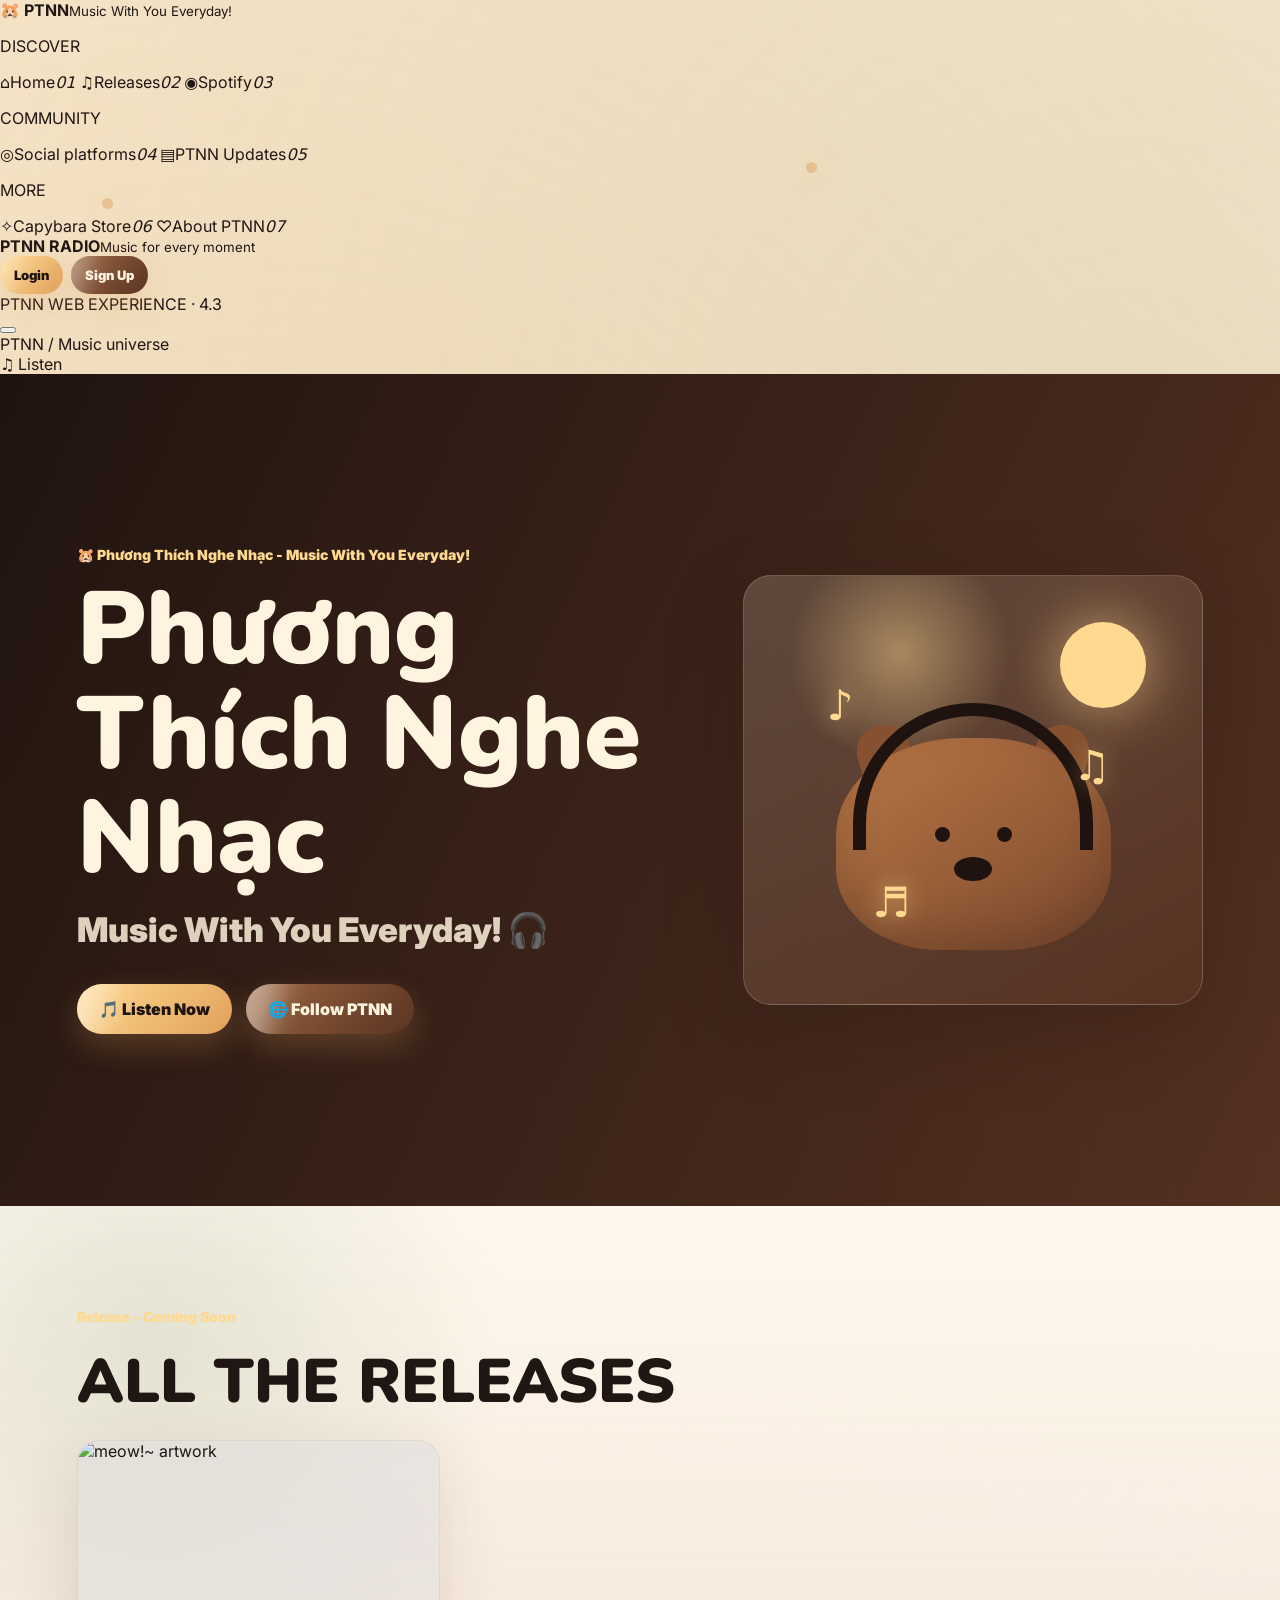
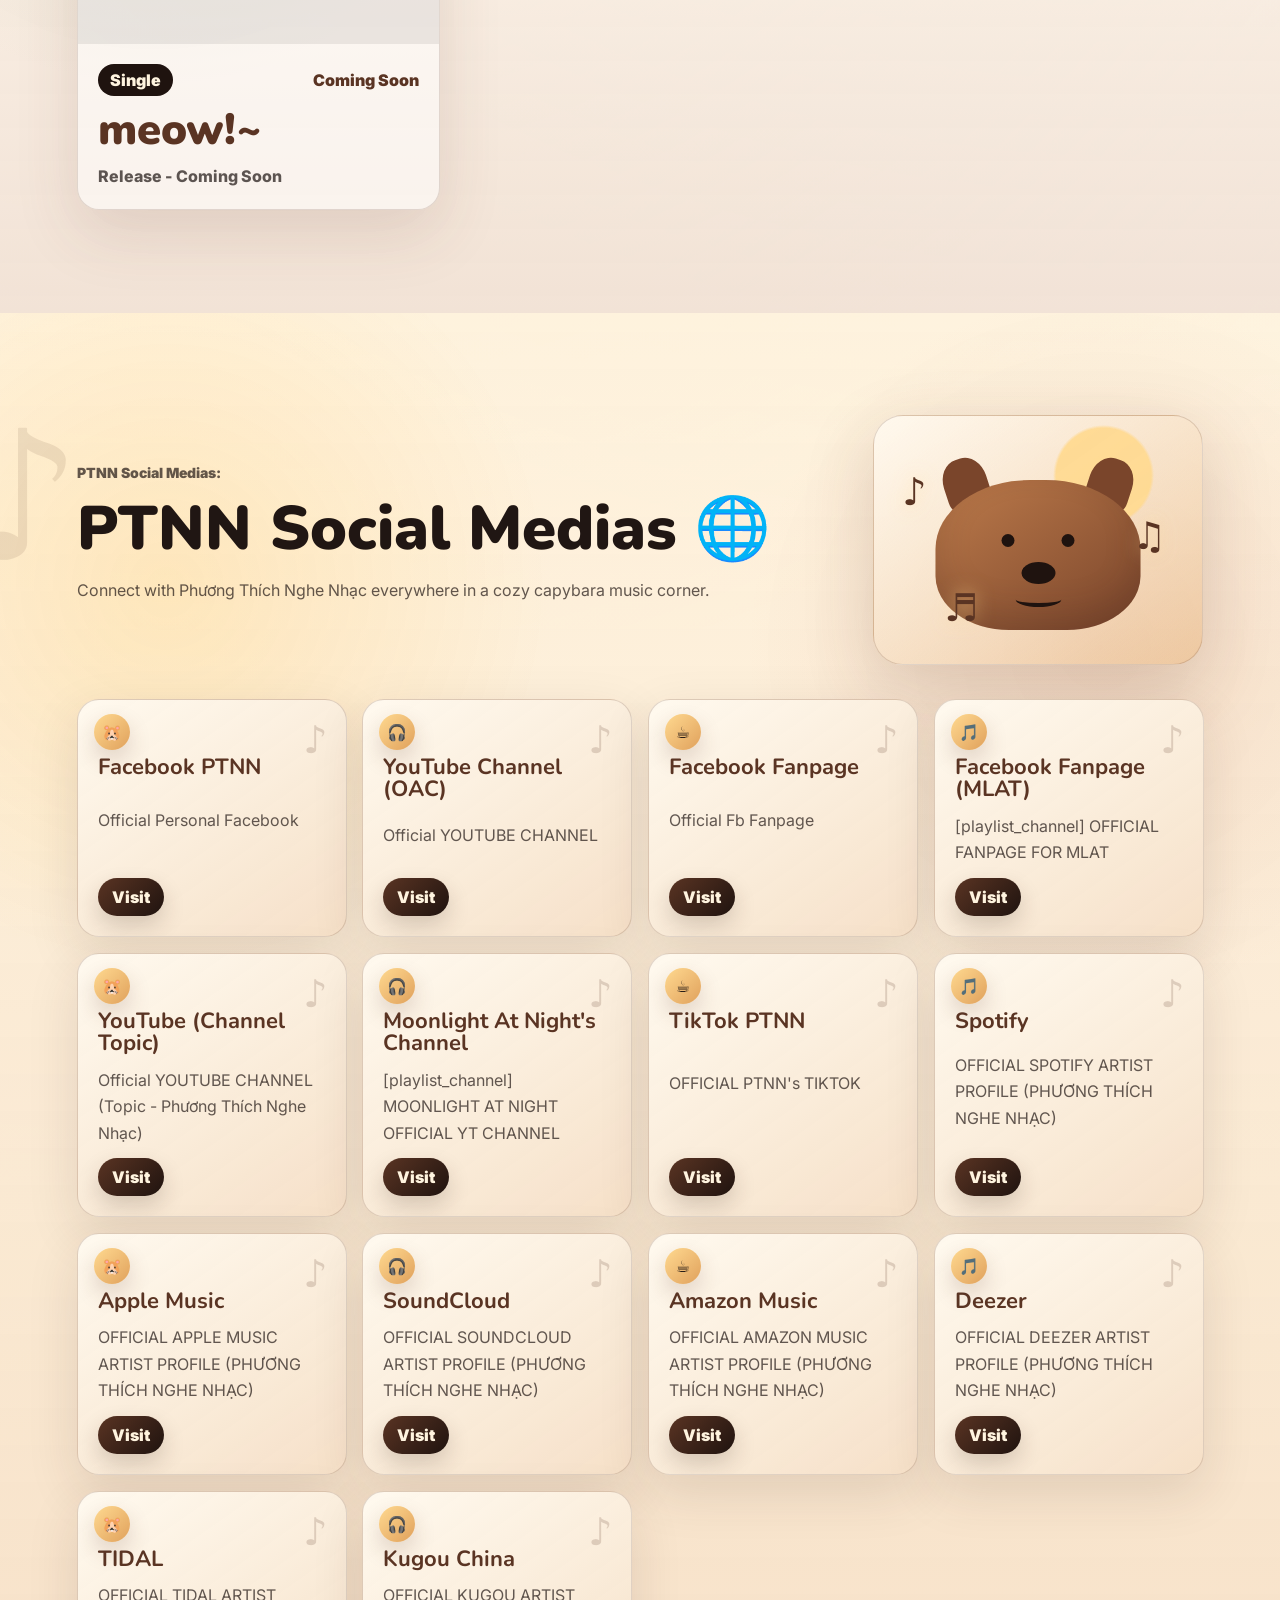
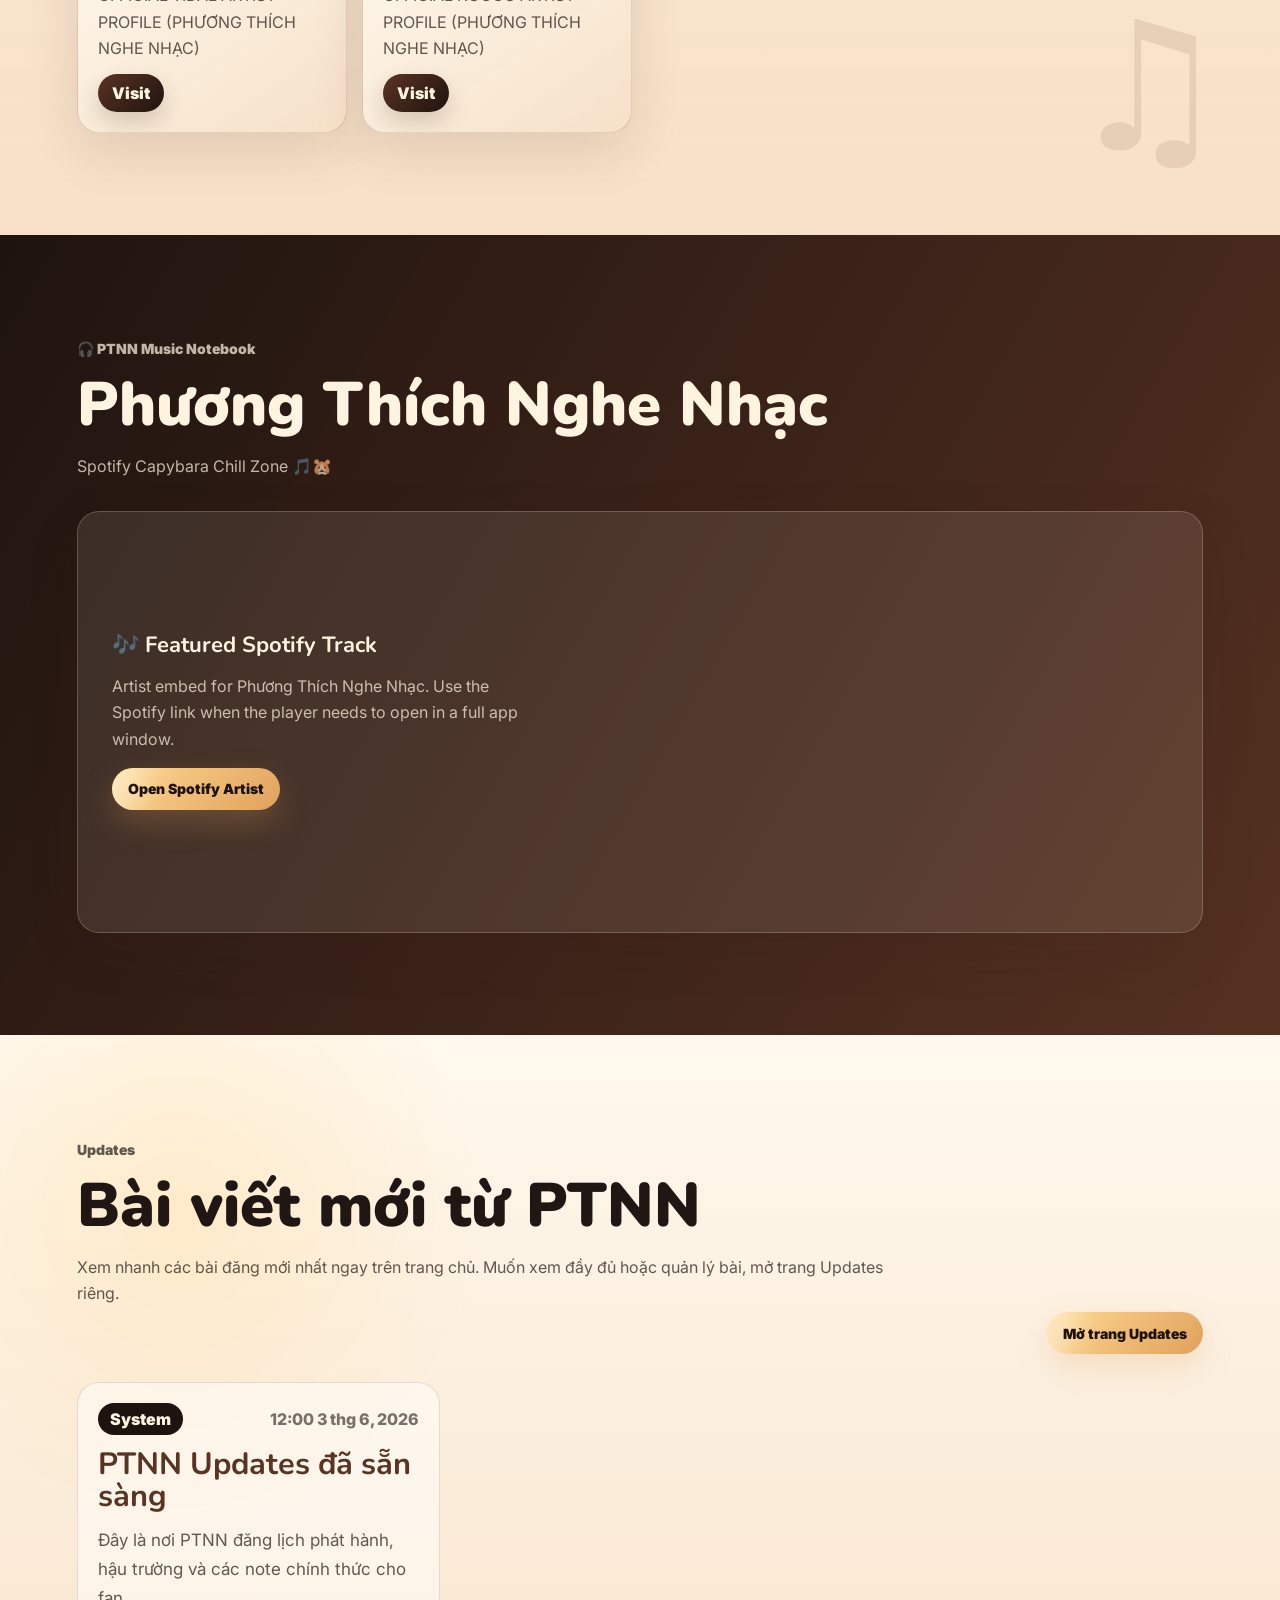
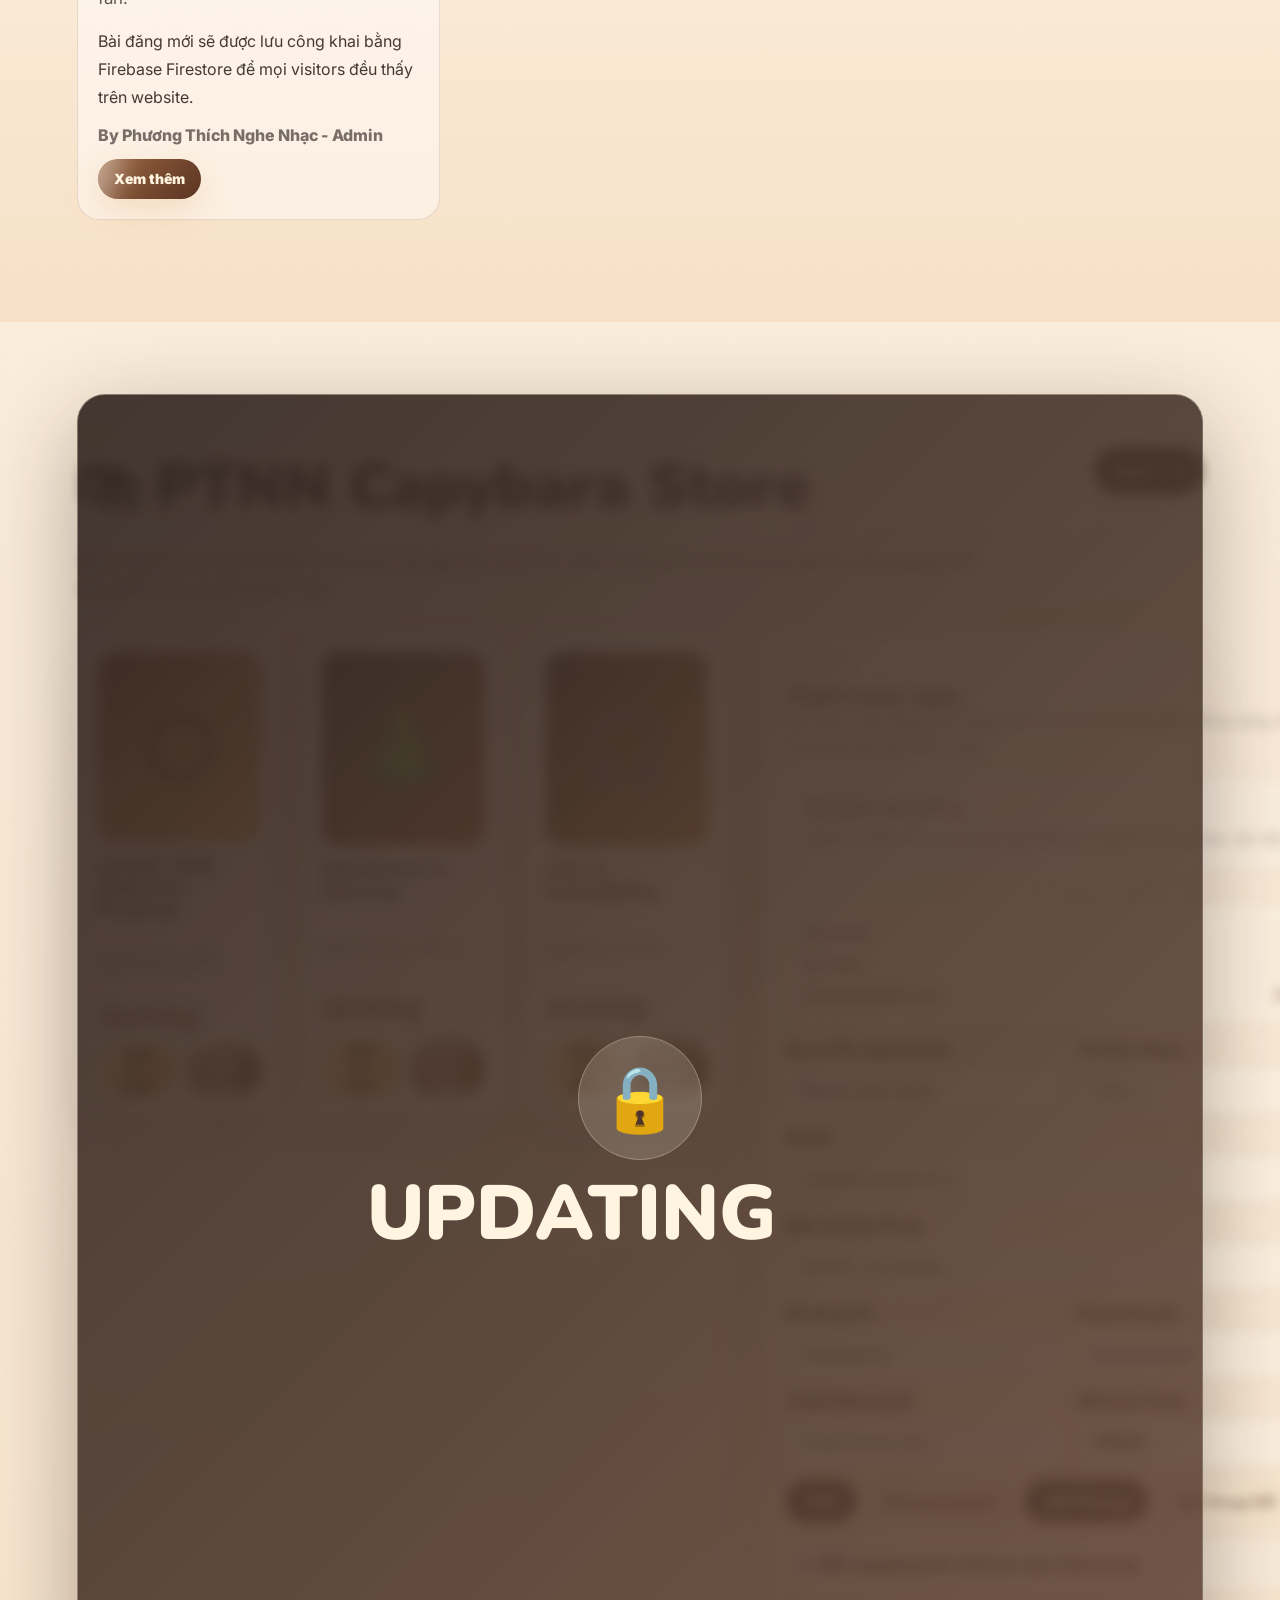
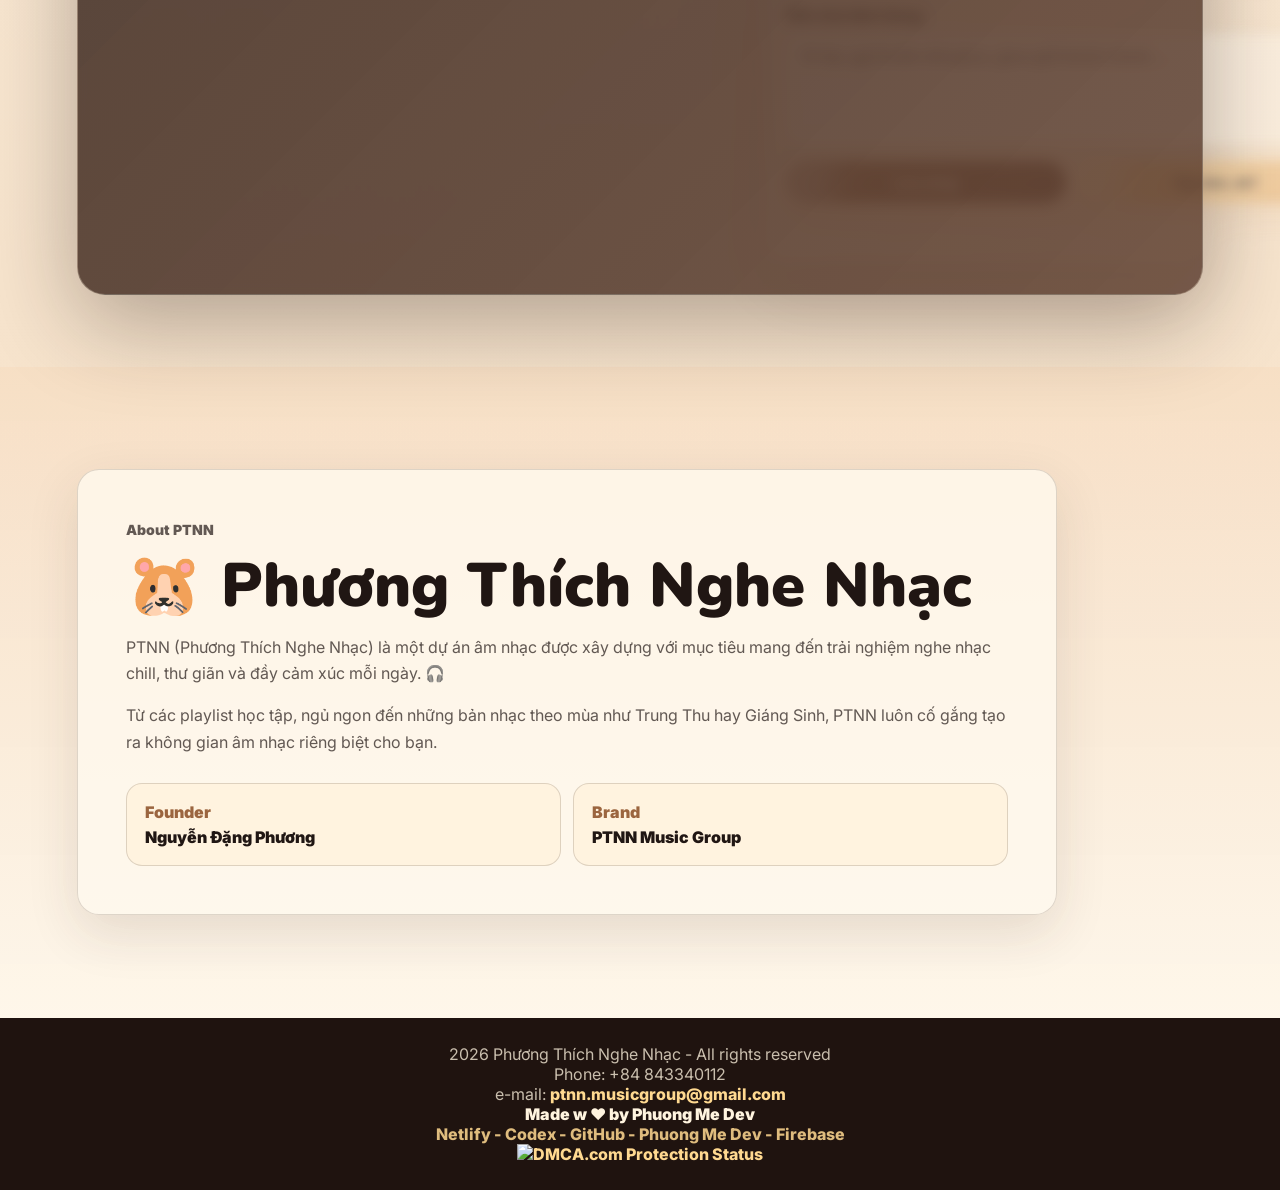
==== commit a17d061f: "Redesign PTNN homepage with grouped glass sidebar" ====
--- a/index.html
+++ b/index.html
@@ -1,8 +1,13 @@
 <!doctype html>
-<html lang="en">
+<html lang="vi">
   <head>
     <meta charset="utf-8" />
     <meta name="viewport" content="width=device-width, initial-scale=1" />
+    <meta name="theme-color" content="#17100e" />
+    <meta name="description" content="Phương Thích Nghe Nhạc — Music With You Everyday! Khám phá releases, nghe nhạc và kết nối cùng PTNN." />
+    <meta property="og:title" content="Phương Thích Nghe Nhạc — Music With You Everyday!" />
+    <meta property="og:description" content="A cozy capybara music corner by PTNN." />
+    <meta property="og:type" content="website" />
 
     <link rel="icon" type="image/png" href="/favicon.png" />
 
@@ -24,27 +29,43 @@
       <span></span>
     </div>
 
-    <header class="site-header">
-      <a class="brand" href="#home" aria-label="PTNN home">
-        <span class="brand-icon">🐹</span>
-        <span>Phương Thích Nghe Nhạc</span>
+    
+    <aside class="site-sidebar" id="site-sidebar" aria-label="PTNN navigation">
+      <a class="sidebar-brand" href="#home" aria-label="PTNN home">
+        <span class="sidebar-brand-mark">🐹</span>
+        <span class="sidebar-brand-copy"><strong>PTNN</strong><small>Music With You Everyday!</small></span>
       </a>
-
-      <nav class="nav-links" aria-label="Main navigation">
-        <a href="#home">Home</a>
-        <a href="#socials">PTNN's Social medias</a>
-        <a href="#spotify">Phương Thích Nghe Nhạc's Spotify</a>
-        <a href="#store">Store</a>
-        <a href="updates.html">Updates</a>
-        <a href="#about">About</a>
+      <div class="sidebar-divider"></div>
+      <nav class="sidebar-nav" aria-label="Main navigation">
+        <p class="sidebar-label">DISCOVER</p>
+        <a class="sidebar-link" data-nav-link href="#home"><span class="nav-icon">⌂</span><span>Home</span><i>01</i></a>
+        <a class="sidebar-link" data-nav-link href="#releases"><span class="nav-icon">♫</span><span>Releases</span><i>02</i></a>
+        <a class="sidebar-link" data-nav-link href="#spotify"><span class="nav-icon">◉</span><span>Spotify</span><i>03</i></a>
+        <p class="sidebar-label">COMMUNITY</p>
+        <a class="sidebar-link" data-nav-link href="#socials"><span class="nav-icon">◎</span><span>Social platforms</span><i>04</i></a>
+        <a class="sidebar-link" data-nav-link href="updates.html"><span class="nav-icon">▤</span><span>PTNN Updates</span><i>05</i></a>
+        <p class="sidebar-label">MORE</p>
+        <a class="sidebar-link" data-nav-link href="#store"><span class="nav-icon">✧</span><span>Capybara Store</span><i>06</i></a>
+        <a class="sidebar-link" data-nav-link href="#about"><span class="nav-icon">♡</span><span>About PTNN</span><i>07</i></a>
       </nav>
-
-      <div class="auth-actions" aria-label="Account actions">
-        <a class="dream-button small" href="auth.html#login" data-auth-link="login">Login</a>
-        <a class="dream-button small light" href="auth.html#signup" data-auth-link="signup">Sign Up</a>
-        <button class="dream-button small hidden" type="button" data-auth="signout">Sign Out</button>
+      <div class="sidebar-bottom">
+        <div class="sidebar-now-playing"><span class="equalizer"><i></i><i></i><i></i><i></i></span><span><b>PTNN RADIO</b><small>Music for every moment</small></span></div>
+        <div class="auth-actions sidebar-auth" aria-label="Account actions">
+          <a class="dream-button small" href="auth.html#login" data-auth-link="login">Login</a>
+          <a class="dream-button small light" href="auth.html#signup" data-auth-link="signup">Sign Up</a>
+          <button class="dream-button small hidden" type="button" data-auth="signout">Sign Out</button>
+        </div>
+        <span class="sidebar-version">PTNN WEB EXPERIENCE · 4.3</span>
       </div>
-    </header>
+    </aside>
+    <div class="sidebar-scrim" data-sidebar-close></div>
+    <div class="site-topbar">
+      <button class="sidebar-toggle" type="button" aria-label="Open navigation" aria-controls="site-sidebar" aria-expanded="false" data-sidebar-toggle><span></span><span></span><span></span></button>
+      <div class="topbar-caption"><span class="topbar-live-dot"></span><span>PTNN / Music universe</span></div>
+      <a class="topbar-listen" href="#spotify"><span>♫</span> Listen</a>
+    </div>
+    <div class="scroll-progress" aria-hidden="true"><span id="scroll-progress-bar"></span></div>
+
 
     <main>
       <section id="home" class="hero page-section">
@@ -524,5 +545,6 @@
     <script src="https://www.gstatic.com/firebasejs/10.12.5/firebase-auth-compat.js"></script>
     <script src="https://www.gstatic.com/firebasejs/10.12.5/firebase-firestore-compat.js"></script>
     <script src="script.js"></script>
+      <script src="ui-enhancements.js"></script>
   </body>
 </html>
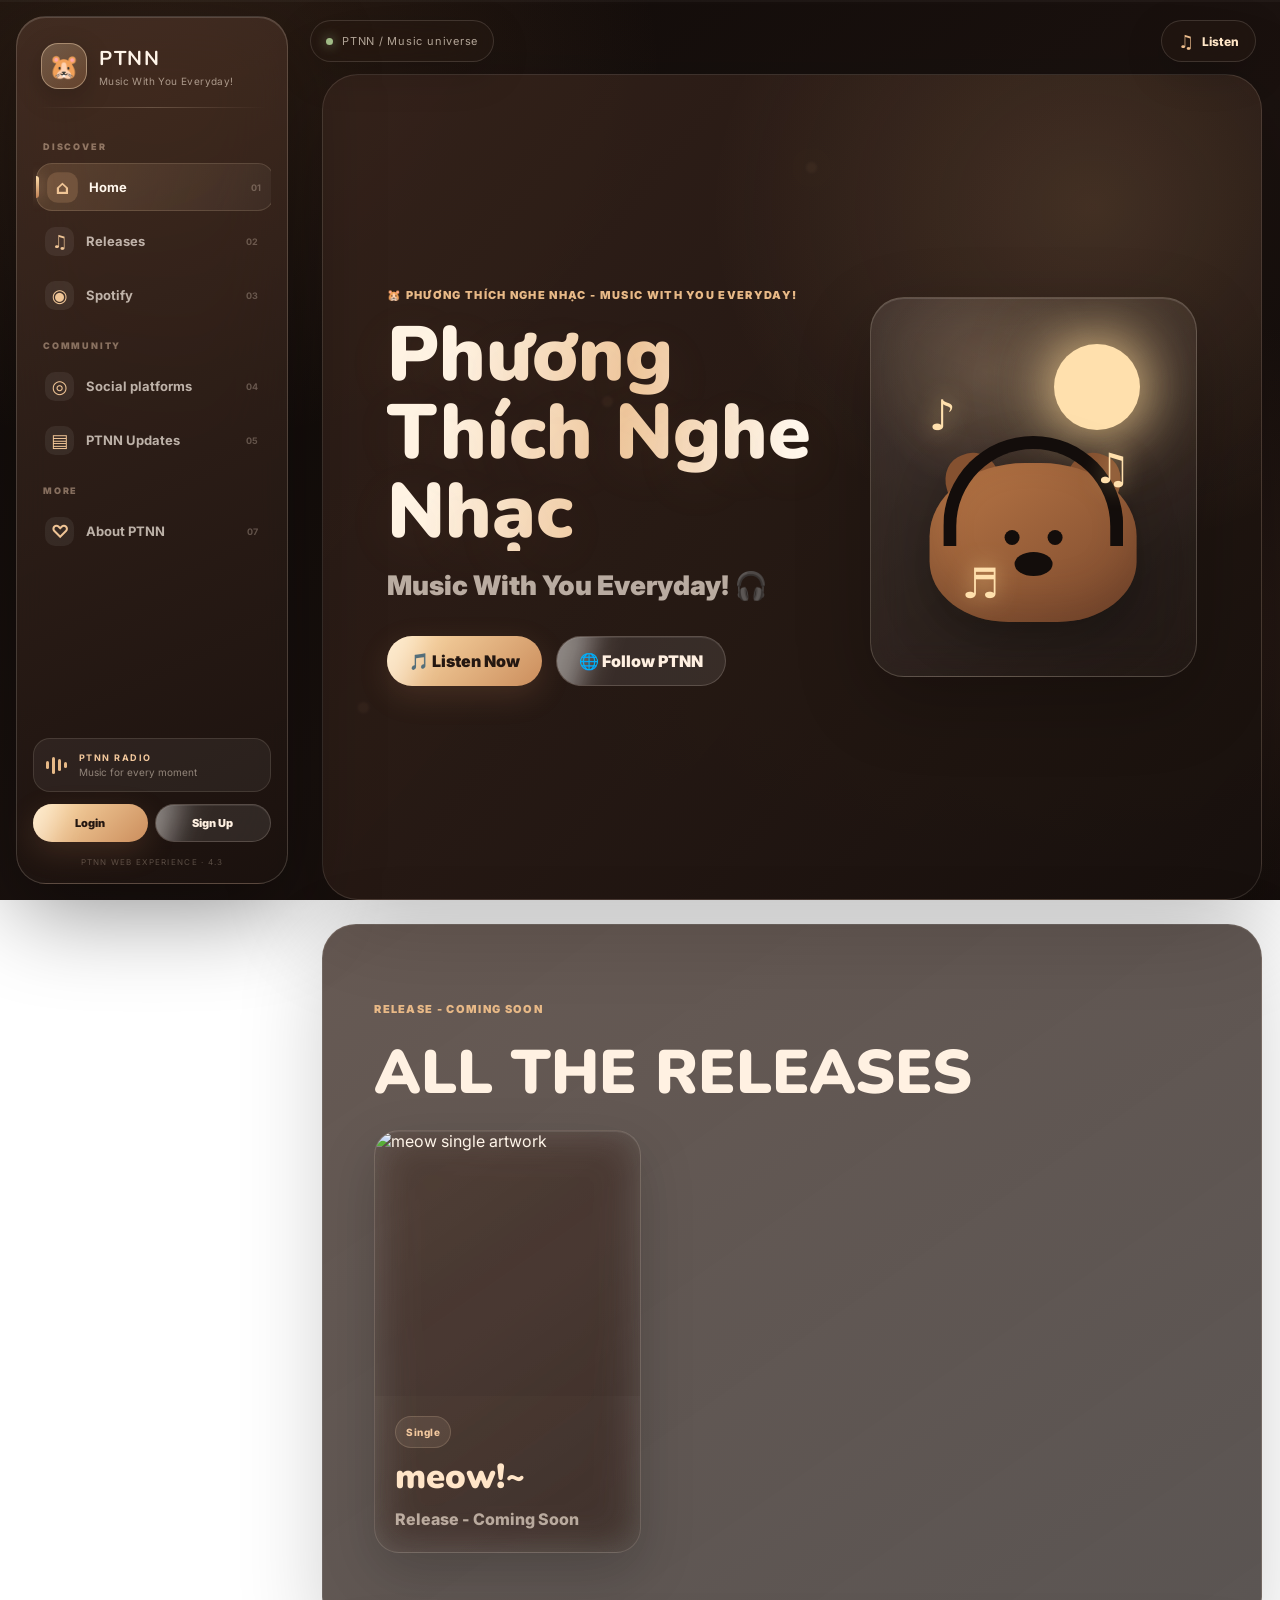
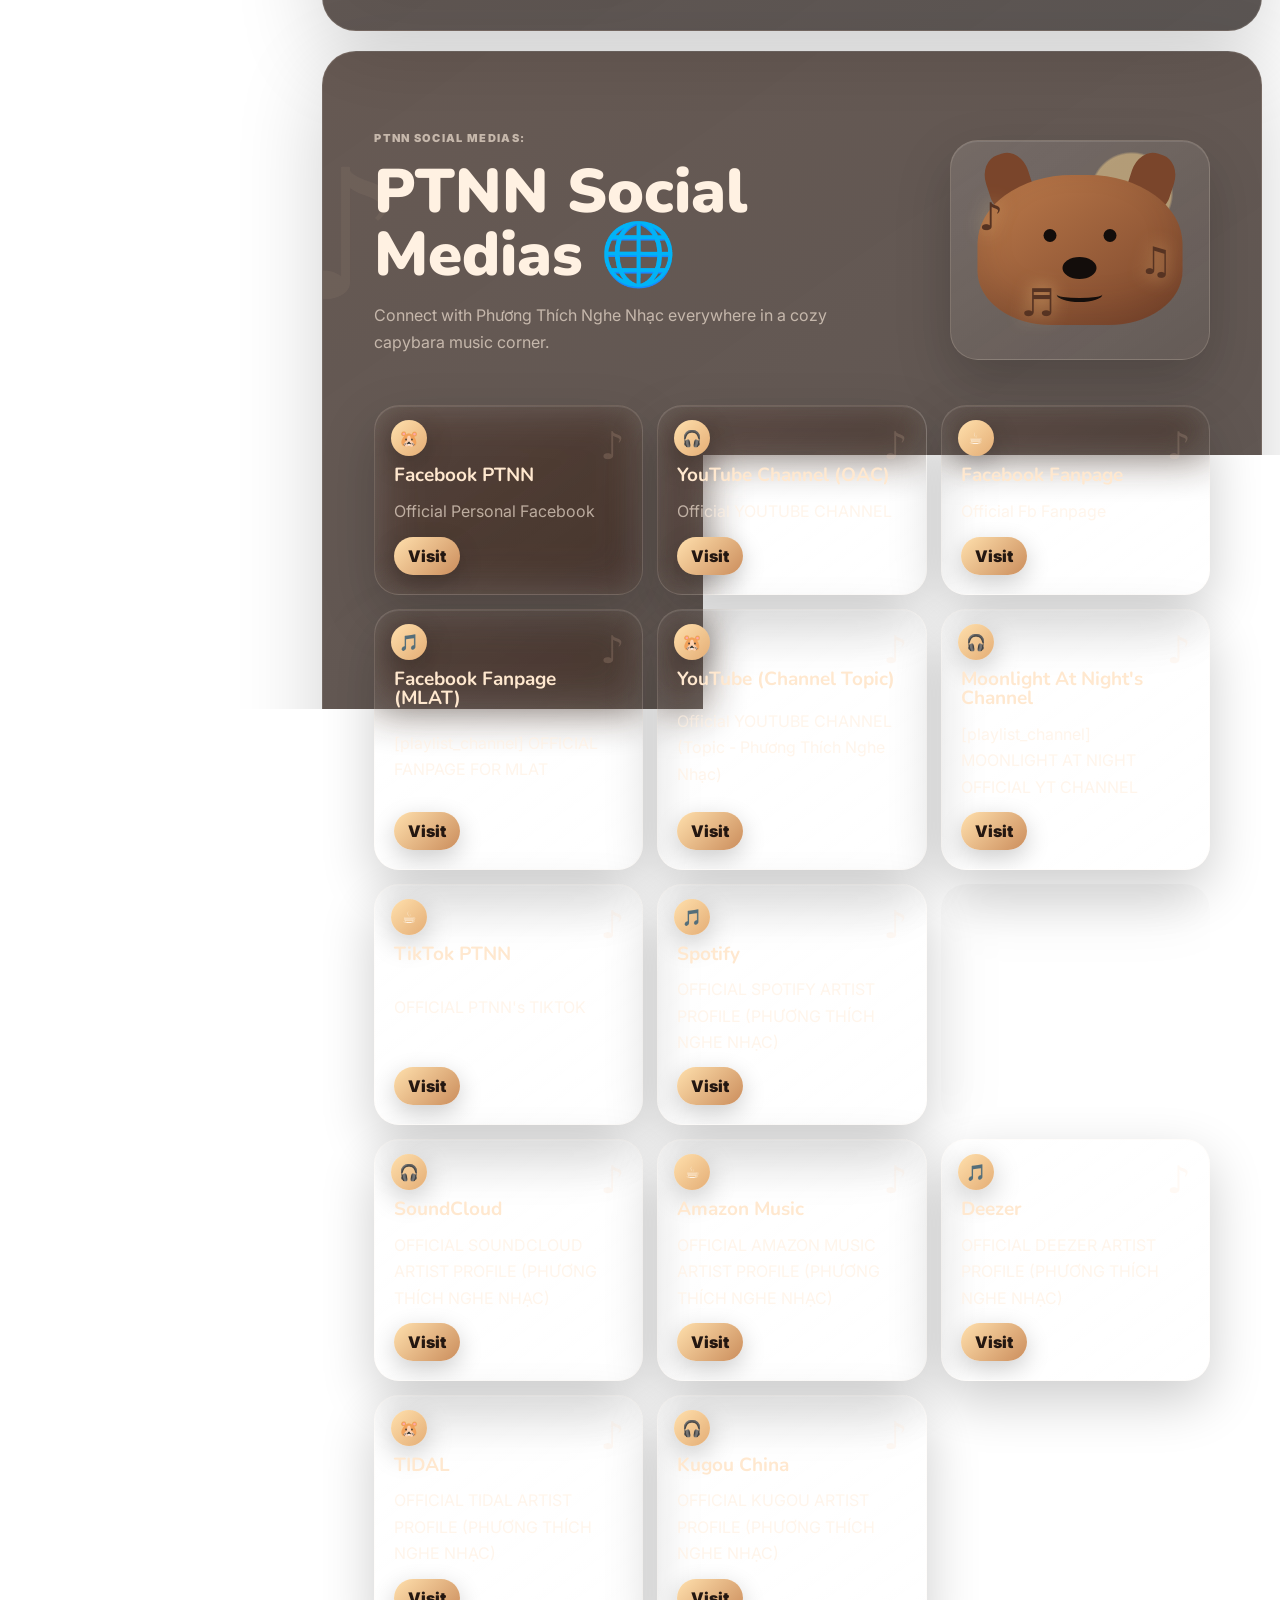
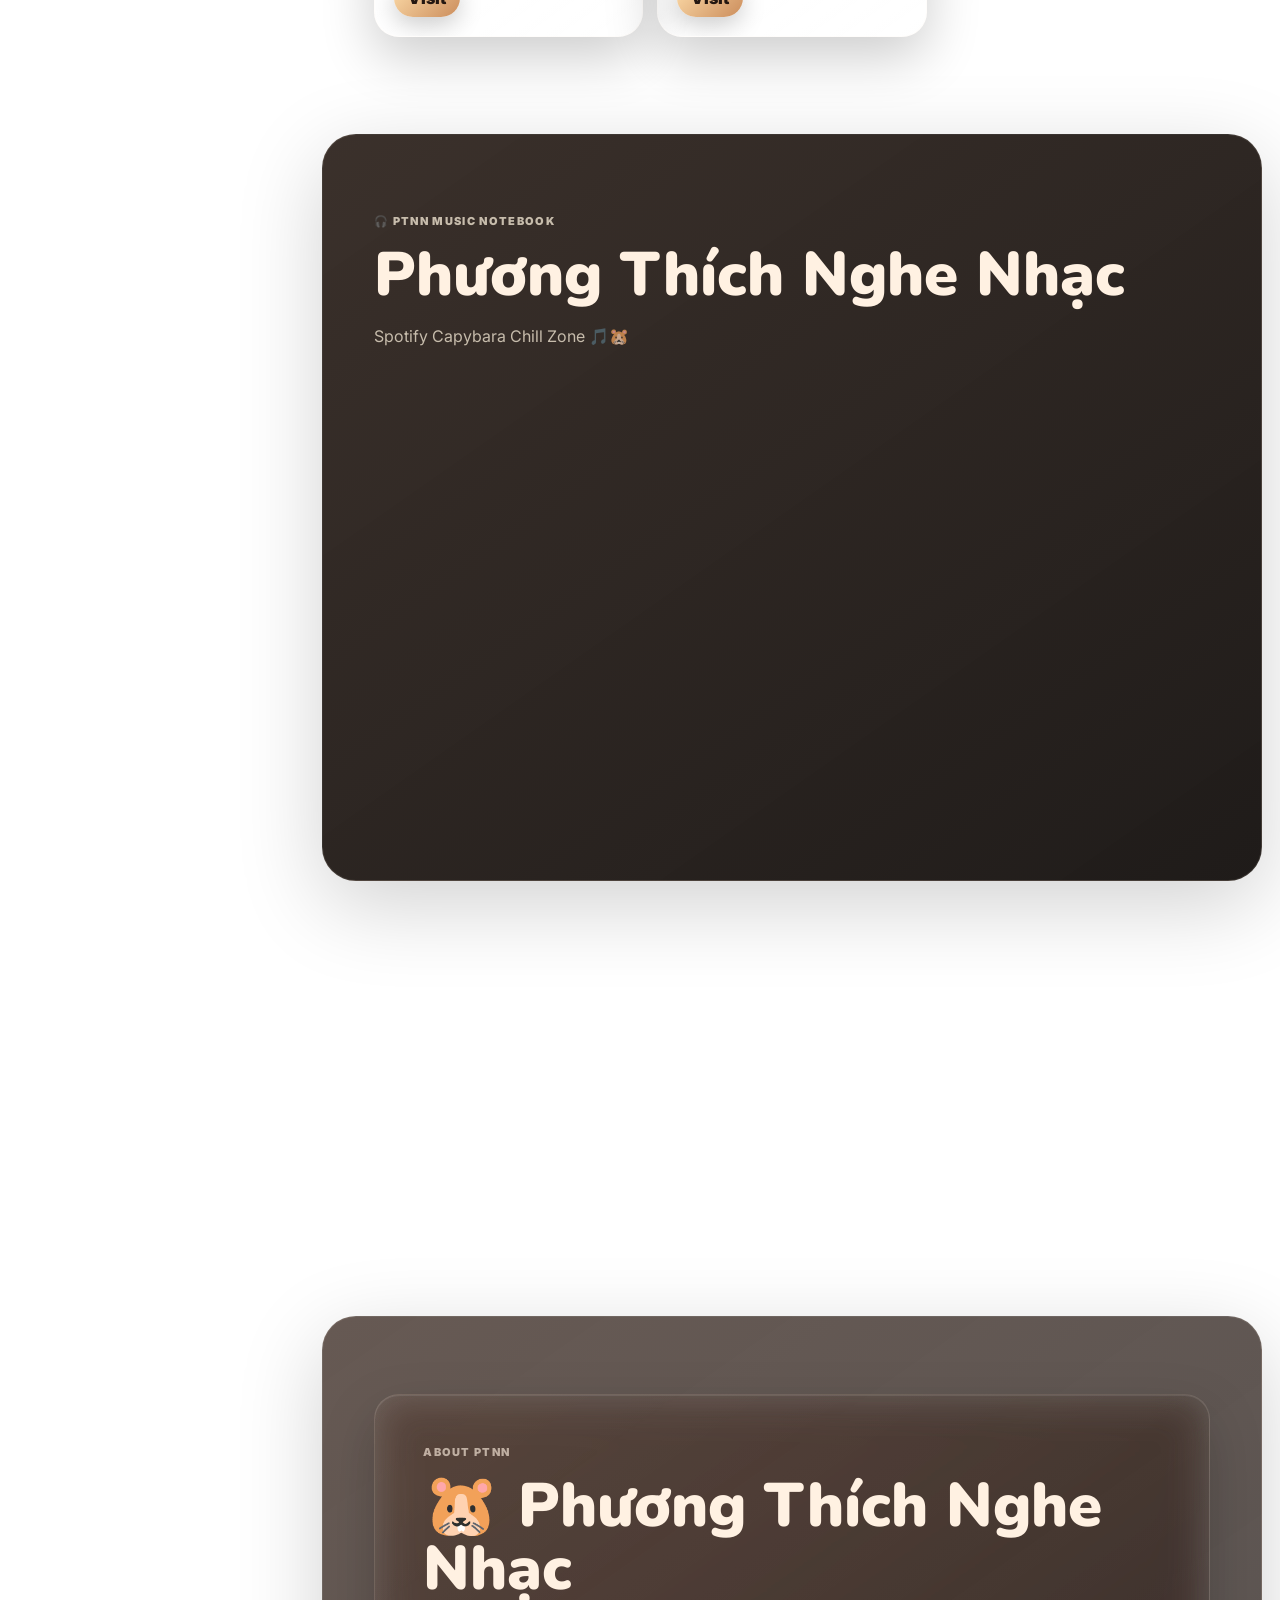
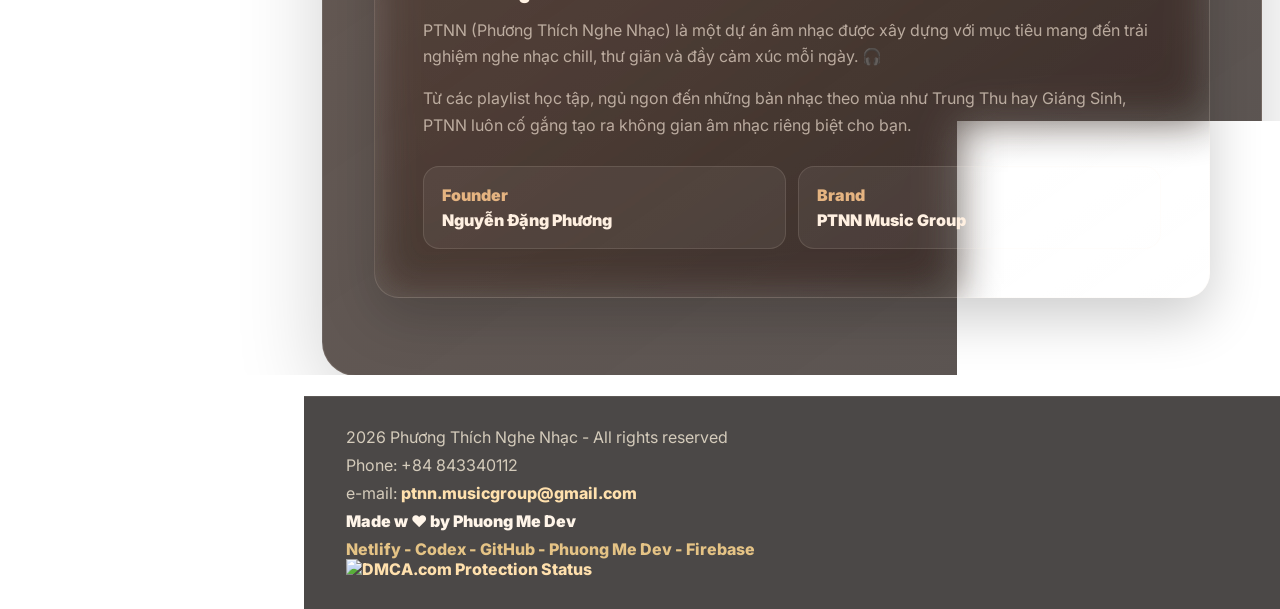
==== commit ebdc41e8: "Remove PTNN storefront and checkout" ====
--- a/index.html
+++ b/index.html
@@ -45,7 +45,6 @@
         <a class="sidebar-link" data-nav-link href="#socials"><span class="nav-icon">◎</span><span>Social platforms</span><i>04</i></a>
         <a class="sidebar-link" data-nav-link href="updates.html"><span class="nav-icon">▤</span><span>PTNN Updates</span><i>05</i></a>
         <p class="sidebar-label">MORE</p>
-        <a class="sidebar-link" data-nav-link href="#store"><span class="nav-icon">✧</span><span>Capybara Store</span><i>06</i></a>
         <a class="sidebar-link" data-nav-link href="#about"><span class="nav-icon">♡</span><span>About PTNN</span><i>07</i></a>
       </nav>
       <div class="sidebar-bottom">
@@ -248,213 +247,6 @@
         </div>
 
         <div class="updates-preview-list" id="updates-preview-list" aria-live="polite"></div>
-      </section>
-
-      <section id="store" class="store-section store-locked page-section" aria-labelledby="store-title">
-        <div class="store-lock-overlay" aria-label="Store is updating">
-          <div class="store-lock-icon" aria-hidden="true">🔒</div>
-          <strong>UPDATING<span class="updating-dots" aria-hidden="true"></span></strong>
-        </div>
-        <div class="store-heading">
-          <div>
-            <p class="kicker">Store</p>
-            <h2 id="store-title">🛍 PTNN Capybara Store</h2>
-          </div>
-          <button class="cart-pill" id="cart-pill" type="button">Cart 🛒 <span id="cart-count">0</span></button>
-        </div>
-
-        <p class="store-intro">
-          Chọn merch, điền địa chỉ nhận hàng và tạo vận đơn J&T ngay trên web. Luồng tạo đơn thật sẽ gọi
-          server-side endpoint để bảo vệ API key và chữ ký tích hợp.
-        </p>
-
-        <div class="store-layout">
-          <div class="product-grid">
-            <article
-              class="product-card"
-              data-product-id="mid-autumn-keychain"
-              data-product-name="Lovely Mid-Autumn-Festival Keychain for EP"
-              data-price="30000"
-              data-weight="0.15"
-            >
-            <div class="product-art festival">🌕</div>
-            <h3>Lovely Mid-Autumn-Festival</h3>
-            <p>Keychain for EP</p>
-            <strong>30.000₫</strong>
-            <div class="product-actions">
-              <button class="dream-button compact add-cart" type="button">Add to cart</button>
-              <button class="dream-button compact light buy-now" type="button">Thanh toán ngay</button>
-            </div>
-          </article>
-          <article
-            class="product-card"
-            data-product-id="christmas-keychain"
-            data-product-name="Christmas Is Coming Keychain for Album"
-            data-price="30000"
-            data-weight="0.15"
-          >
-            <div class="product-art christmas">🎄</div>
-            <h3>Christmas Is Coming</h3>
-            <p>Keychain for Album</p>
-            <strong>30.000₫</strong>
-            <div class="product-actions">
-              <button class="dream-button compact add-cart" type="button">Add to cart</button>
-              <button class="dream-button compact light buy-now" type="button">Thanh toán ngay</button>
-            </div>
-          </article>
-          <article
-            class="product-card"
-            data-product-id="life-keychain"
-            data-product-name="Life is everything Keychain for EP"
-            data-price="30000"
-            data-weight="0.15"
-          >
-            <div class="product-art life">🎧</div>
-            <h3>Life is everything</h3>
-            <p>Keychain for EP</p>
-            <strong>30.000₫</strong>
-            <div class="product-actions">
-              <button class="dream-button compact add-cart" type="button">Add to cart</button>
-              <button class="dream-button compact light buy-now" type="button">Thanh toán ngay</button>
-            </div>
-          </article>
-          </div>
-
-          <aside class="checkout-panel" id="checkout-panel" aria-labelledby="checkout-title">
-            <div class="checkout-header">
-              <p class="kicker">Checkout</p>
-              <h3 id="checkout-title">Thanh toán ngay</h3>
-              <p>Tạo đơn mua hàng, lưu nháp trên trình duyệt hoặc đẩy thẳng sang J&T khi backend đã cấu hình xong.</p>
-            </div>
-
-            <div class="checkout-empty" id="checkout-empty">
-              <strong>Giỏ hàng đang trống.</strong>
-              <p>Thêm ít nhất một sản phẩm để mở form thanh toán và tạo vận đơn.</p>
-            </div>
-
-            <div class="checkout-items" id="checkout-items" aria-live="polite"></div>
-
-            <div class="checkout-totals">
-              <div>
-                <span>Tạm tính</span>
-                <strong id="checkout-subtotal">0₫</strong>
-              </div>
-              <div>
-                <span>Số món</span>
-                <strong id="checkout-count">0</strong>
-              </div>
-              <div>
-                <span>Cân nặng ước tính</span>
-                <strong id="checkout-weight">0 kg</strong>
-              </div>
-            </div>
-
-            <form id="checkout-form" class="checkout-form">
-              <div class="checkout-grid">
-                <label>
-                  Họ và tên người nhận
-                  <input id="receiver-name" name="receiverName" type="text" placeholder="Người nhận hàng" required />
-                </label>
-                <label>
-                  Số điện thoại
-                  <input id="receiver-phone" name="receiverPhone" type="tel" placeholder="+84..." required />
-                </label>
-                <label class="full-span">
-                  Email
-                  <input id="receiver-email" name="receiverEmail" type="email" placeholder="you@example.com" />
-                </label>
-                <label class="full-span">
-                  Địa chỉ giao hàng
-                  <input id="receiver-address" name="receiverAddress" type="text" placeholder="Số nhà, tên đường..." required />
-                </label>
-                <label>
-                  Phường/Xã
-                  <input id="receiver-ward" name="receiverWard" type="text" placeholder="Phường/Xã" />
-                </label>
-                <label>
-                  Quận/Huyện
-                  <input id="receiver-district" name="receiverDistrict" type="text" placeholder="Quận/Huyện" />
-                </label>
-                <label>
-                  Tỉnh/Thành phố
-                  <input id="receiver-province" name="receiverProvince" type="text" placeholder="Tỉnh/Thành phố" />
-                </label>
-                <label>
-                  Mã bưu chính
-                  <input id="receiver-zip" name="receiverZip" type="text" placeholder="70000" value="70000" required />
-                </label>
-              </div>
-
-              <div class="checkout-options" aria-label="Tùy chọn đơn hàng">
-                <label class="option-chip">
-                  <input type="radio" name="paymentMethod" value="cod" checked />
-                  <span>COD</span>
-                </label>
-                <label class="option-chip">
-                  <input type="radio" name="paymentMethod" value="bank" />
-                  <span>Chuyển khoản</span>
-                </label>
-                <label class="option-chip">
-                  <input type="radio" name="serviceType" value="1" checked />
-                  <span>J&T Pickup</span>
-                </label>
-                <label class="option-chip">
-                  <input type="radio" name="serviceType" value="6" />
-                  <span>J&T Drop Off</span>
-                </label>
-              </div>
-
-              <details class="jnt-advanced">
-                <summary>Mã mapping J&T cho khu vực nhận hàng</summary>
-                <p>
-                  Theo quy trình tích hợp J&T, `destination_code` và `receiver_area` chỉ dùng được sau khi J&T mapping
-                  tỉnh/thành và quận/huyện của shop với mã nội bộ của họ.
-                </p>
-                <div class="checkout-grid">
-                  <label>
-                    Destination code
-                    <input id="destination-code" name="destinationCode" type="text" placeholder="HCM" />
-                  </label>
-                  <label>
-                    Receiver area
-                    <input id="receiver-area" name="receiverArea" type="text" placeholder="HCM001" />
-                  </label>
-                </div>
-              </details>
-
-              <label>
-                Ghi chú đơn hàng
-                <textarea id="order-note" name="orderNote" rows="4" placeholder="Ví dụ: gọi trước khi giao, giao giờ hành chính..."></textarea>
-              </label>
-
-              <div class="checkout-actions">
-                <button class="dream-button compact light" id="save-draft" type="button">Lưu nháp</button>
-                <button class="dream-button compact" id="create-jnt-order" type="submit">Tạo đơn J&T</button>
-              </div>
-
-              <p class="checkout-message" id="checkout-message" aria-live="polite"></p>
-
-              <div class="shipment-result hidden" id="shipment-result">
-                <div>
-                  <span>Mã đơn web</span>
-                  <strong id="result-orderid">-</strong>
-                </div>
-                <div>
-                  <span>Mã vận đơn J&T</span>
-                  <strong id="result-awb">-</strong>
-                </div>
-                <div>
-                  <span>ETA</span>
-                  <strong id="result-etd">-</strong>
-                </div>
-                <div>
-                  <span>Trạng thái</span>
-                  <strong id="result-status">-</strong>
-                </div>
-              </div>
-            </form>
-          </aside>
-        </div>
       </section>
 
       <section id="about" class="about-section page-section" aria-labelledby="about-title">
@@ -507,7 +299,7 @@
         <button class="modal-close" type="button" aria-label="Close login form">×</button>
         <p class="kicker">PTNN Account</p>
         <h2 id="auth-title">Login</h2>
-        <p class="auth-help">Use email and password to access the PTNN store and account features.</p>
+        <p class="auth-help">Use email and password to access your PTNN account.</p>
         <div class="provider-login" aria-label="Social login options">
           <button class="provider-button google" type="button" data-modal-provider="google">
             <span>G</span>
--- a/styles.css
+++ b/styles.css
@@ -1954,3 +1954,160 @@
     flex-direction: column;
   }
 }
+
+
+/* =========================================================
+   PTNN 4.3 — Glassmorphism / sidebar / motion system
+   ========================================================= */
+:root{
+  --espresso:#130d0b;--cocoa:#211512;--mocha:#563322;--latte:#bd865c;
+  --caramel:#e4ad75;--honey:#ffe0ad;--cream:#fff5e9;--paper:rgba(45,31,25,.82);
+  --ink:#f7eee5;--soft-line:rgba(255,235,213,.14);
+  --shadow:0 28px 90px rgba(0,0,0,.34);
+  --glass:rgba(255,246,235,.075);--glass-strong:rgba(255,246,235,.12);
+}
+html{scroll-behavior:smooth;scroll-padding-top:90px}
+body{color:var(--ink);background:
+  radial-gradient(ellipse at 12% 8%,rgba(194,126,78,.17),transparent 32%),
+  radial-gradient(ellipse at 90% 72%,rgba(116,73,54,.18),transparent 36%),
+  linear-gradient(145deg,#100b09,#1b120f 55%,#120c0a);background-attachment:fixed}
+body::before{content:"";position:fixed;inset:0;z-index:-1;pointer-events:none;opacity:.22;background-image:linear-gradient(rgba(255,255,255,.018) 1px,transparent 1px),linear-gradient(90deg,rgba(255,255,255,.018) 1px,transparent 1px);background-size:54px 54px}
+.dream-layer span{background:rgba(242,190,135,.38);box-shadow:0 0 32px rgba(255,210,160,.45);filter:blur(1px)}
+.site-header{display:none!important}
+.site-sidebar{position:fixed;inset:16px auto 16px 16px;z-index:60;width:272px;display:flex;flex-direction:column;padding:22px 16px 16px;border:1px solid rgba(255,239,222,.17);border-radius:30px;background:linear-gradient(155deg,rgba(74,51,40,.72),rgba(26,18,15,.78));box-shadow:0 28px 90px rgba(0,0,0,.42),inset 0 1px 0 rgba(255,255,255,.14);backdrop-filter:blur(34px) saturate(155%);-webkit-backdrop-filter:blur(34px) saturate(155%)}
+.sidebar-brand{display:flex;align-items:center;gap:12px;padding:4px 8px 18px;color:var(--cream)}
+.sidebar-brand-mark{display:grid;width:46px;height:46px;place-items:center;border:1px solid rgba(255,226,190,.42);border-radius:17px;background:linear-gradient(145deg,rgba(255,225,184,.26),rgba(191,128,82,.3));box-shadow:0 8px 28px rgba(0,0,0,.2);font-size:24px}
+.sidebar-brand-copy{display:grid;gap:3px}.sidebar-brand-copy strong{font-family:Nunito,Inter,sans-serif;font-size:20px;letter-spacing:.08em}.sidebar-brand-copy small{color:rgba(255,239,222,.57);font-size:10px;letter-spacing:.04em}
+.sidebar-divider{height:1px;margin:0 4px 18px;background:linear-gradient(90deg,transparent,rgba(255,228,197,.22),transparent)}
+.sidebar-nav{display:grid;gap:6px;overflow:auto;scrollbar-width:thin;scrollbar-color:rgba(255,221,184,.22) transparent}
+.sidebar-label{margin:15px 10px 5px;color:rgba(255,221,190,.43);font-size:9px;font-weight:900;letter-spacing:.2em}
+.sidebar-link{position:relative;display:flex;min-height:48px;align-items:center;gap:12px;padding:0 11px;color:rgba(255,245,235,.69);border:1px solid transparent;border-radius:16px;font-size:13px;font-weight:700;transition:background .25s ease,color .25s ease,border-color .25s ease,transform .25s ease}
+.sidebar-link .nav-icon{display:grid;width:29px;height:29px;place-items:center;border-radius:10px;background:rgba(255,255,255,.065);color:#f0c596;font-size:18px;transition:transform .3s ease,background .3s ease}
+.sidebar-link i{margin-left:auto;color:rgba(255,235,216,.28);font-size:9px;font-style:normal;letter-spacing:.08em}
+.sidebar-link:hover,.sidebar-link.active{color:#fff7ed;background:linear-gradient(110deg,rgba(242,190,135,.17),rgba(255,255,255,.045));border-color:rgba(255,224,190,.14);transform:translateX(3px)}
+.sidebar-link:hover .nav-icon,.sidebar-link.active .nav-icon{background:rgba(231,177,124,.2);transform:scale(1.06)}
+.sidebar-link.active::before{content:"";position:absolute;left:-1px;top:12px;bottom:12px;width:3px;border-radius:0 5px 5px 0;background:linear-gradient(#ffe0ad,#bf8054);box-shadow:0 0 14px rgba(255,211,163,.6)}
+.sidebar-bottom{margin-top:auto;padding-top:18px}
+.sidebar-now-playing{display:flex;align-items:center;gap:12px;padding:13px 12px;border:1px solid rgba(255,232,210,.12);border-radius:17px;background:rgba(255,255,255,.055)}
+.sidebar-now-playing>span:last-child{display:grid;gap:3px}.sidebar-now-playing b{font-size:9px;letter-spacing:.16em;color:#f4c99d}.sidebar-now-playing small{font-size:10px;color:rgba(255,239,222,.48)}
+.equalizer{height:22px;display:flex;align-items:center;gap:3px}.equalizer i{display:block;width:3px;height:8px;border-radius:4px;background:#e7b987;animation:eq .9s ease-in-out infinite alternate}.equalizer i:nth-child(2){height:17px;animation-delay:-.4s}.equalizer i:nth-child(3){height:12px;animation-delay:-.7s}.equalizer i:nth-child(4){height:6px;animation-delay:-.2s}
+.sidebar-auth{display:flex;flex-wrap:wrap;gap:7px;margin-top:12px}.sidebar-auth .dream-button{flex:1;min-width:0;padding:0 10px;font-size:11px}
+.sidebar-version{display:block;margin:15px 4px 0;text-align:center;color:rgba(255,232,210,.27);font-size:8px;letter-spacing:.16em}
+.site-topbar{position:fixed;top:20px;left:310px;right:24px;z-index:45;display:flex;align-items:center;gap:14px;pointer-events:none}
+.topbar-caption,.topbar-listen,.sidebar-toggle{pointer-events:auto;border:1px solid rgba(255,239,222,.14);background:rgba(37,25,20,.52);box-shadow:0 12px 40px rgba(0,0,0,.16);backdrop-filter:blur(24px) saturate(150%);-webkit-backdrop-filter:blur(24px) saturate(150%)}
+.topbar-caption{display:flex;align-items:center;gap:9px;min-height:42px;padding:0 15px;border-radius:999px;color:rgba(255,241,225,.65);font-size:11px;letter-spacing:.07em}
+.topbar-live-dot{width:7px;height:7px;border-radius:50%;background:#a6c28b;box-shadow:0 0 12px rgba(166,194,139,.8);animation:livepulse 2s ease-in-out infinite}
+.topbar-listen{display:inline-flex;align-items:center;gap:8px;min-height:42px;margin-left:auto;padding:0 16px;border-radius:999px;color:#ffe6c7;font-size:12px;font-weight:800;transition:transform .25s ease,background .25s ease}
+.topbar-listen:hover{transform:translateY(-2px);background:rgba(255,255,255,.12)}
+.topbar-listen span{font-size:18px;color:#edbd8d}
+.sidebar-toggle{display:none;width:42px;height:42px;align-items:center;justify-content:center;flex-direction:column;gap:5px;border-radius:14px;cursor:pointer}
+.sidebar-toggle span{width:16px;height:2px;border-radius:4px;background:#ffe8d0;transition:transform .25s ease,opacity .25s ease}
+.scroll-progress{position:fixed;top:0;left:0;right:0;z-index:80;height:2px;background:rgba(255,255,255,.035);pointer-events:none}.scroll-progress span{display:block;width:0;height:100%;background:linear-gradient(90deg,#a76e49,#ffe0ad,#d28e60);box-shadow:0 0 12px rgba(255,210,160,.6)}
+main,.site-footer{margin-left:304px}
+main{padding-top:74px}
+.page-section{position:relative;padding:clamp(44px,6vw,82px) clamp(22px,4vw,58px);scroll-margin-top:80px}
+.hero{min-height:calc(100svh - 74px);grid-template-columns:minmax(0,1.08fr) minmax(260px,.82fr);gap:clamp(24px,4vw,58px);margin:0 18px 24px;padding:clamp(32px,5vw,68px);border:1px solid rgba(255,239,222,.13);border-radius:36px;background:radial-gradient(ellipse at 82% 16%,rgba(225,172,121,.16),transparent 35%),linear-gradient(130deg,rgba(55,36,28,.88),rgba(23,16,13,.9));box-shadow:0 30px 100px rgba(0,0,0,.24);overflow:hidden}
+.hero::after{content:"";position:absolute;inset:0;pointer-events:none;background:linear-gradient(115deg,transparent 30%,rgba(255,255,255,.035) 48%,transparent 66%);transform:translateX(-110%);animation:heroSheen 10s ease-in-out infinite}
+.hero-copy{position:relative;z-index:1}.hero h1{font-size:clamp(42px,6vw,82px);line-height:1.02;background:linear-gradient(100deg,#fff4e5 15%,#eec79d 54%,#fff7ec 90%);-webkit-background-clip:text;background-clip:text;color:transparent;text-shadow:0 12px 55px rgba(230,177,128,.08)}
+.kicker{color:#e8b987;letter-spacing:.12em;text-transform:uppercase;font-size:11px}
+.tagline{color:rgba(255,242,228,.68);font-size:clamp(18px,2.5vw,27px)}
+.capybara-stage{min-height:380px;border-radius:34px;border:1px solid rgba(255,236,216,.18);background:radial-gradient(circle at 35% 20%,rgba(246,206,159,.18),transparent 32%),linear-gradient(145deg,rgba(255,255,255,.1),rgba(255,255,255,.025));box-shadow:inset 0 1px 0 rgba(255,255,255,.12),0 25px 75px rgba(0,0,0,.24);backdrop-filter:blur(18px);animation:floatStage 7s ease-in-out infinite}
+.moon{filter:drop-shadow(0 0 28px rgba(255,218,165,.55));animation:moonGlow 5s ease-in-out infinite}.capybara{filter:drop-shadow(0 20px 22px rgba(0,0,0,.28))}
+.social-section,.release-section,.spotify-section,.updates-preview-section,.store-section,.about-section{margin:20px 18px;border:1px solid rgba(255,238,220,.11);border-radius:34px;overflow:hidden;background:linear-gradient(145deg,rgba(54,37,29,.76),rgba(27,19,16,.72));box-shadow:0 24px 85px rgba(0,0,0,.18)}
+.social-section::before,.social-section::after{color:rgba(255,220,184,.055)}
+.section-heading p,.social-card p,.product-card p,.spotify-panel p,.about-card p,.store-intro,.release-card-body p{color:rgba(255,239,223,.63)}
+.section-heading h2,.release-heading h2,.store-heading h2,.about-card h2,.updates-feed h2{color:#fff1e2}
+.social-heading{grid-template-columns:minmax(0,1fr) minmax(190px,260px)}
+.social-capybara{min-height:220px;border-radius:28px;border:1px solid rgba(255,235,213,.16);background:radial-gradient(circle at 70% 24%,rgba(255,217,144,.48) 0 16%,transparent 17%),linear-gradient(145deg,rgba(255,255,255,.11),rgba(255,255,255,.025));box-shadow:inset 0 1px 0 rgba(255,255,255,.1),0 22px 55px rgba(0,0,0,.2)}
+.social-grid{grid-template-columns:repeat(3,minmax(0,1fr));gap:14px}
+.social-card,.product-card,.about-card,.spotify-panel,.release-card,.update-card,.updates-admin-card,.updates-feed,.checkout-panel{color:var(--cream);border:1px solid rgba(255,239,222,.14);border-radius:25px;background:linear-gradient(145deg,rgba(255,255,255,.105),rgba(255,255,255,.035));box-shadow:inset 0 1px 0 rgba(255,255,255,.09),0 20px 54px rgba(0,0,0,.2);backdrop-filter:blur(22px) saturate(145%);-webkit-backdrop-filter:blur(22px) saturate(145%)}
+.social-card{min-height:190px;padding:60px 19px 19px;animation:social-card-float 7s ease-in-out infinite;animation-delay:var(--card-delay,0s)}
+.social-card h3,.product-card h3{color:#ffe8cf;font-size:19px}.social-card::before{box-shadow:0 8px 28px rgba(0,0,0,.22)}.social-card::after{color:rgba(255,220,184,.16)}
+.social-card a{color:#241711;background:linear-gradient(135deg,#ffe0ad,#cb8d5c);box-shadow:0 8px 25px rgba(0,0,0,.2)}
+.social-card:hover,.release-card:hover,.product-card:hover{border-color:rgba(255,218,178,.34);box-shadow:inset 0 1px 0 rgba(255,255,255,.14),0 28px 70px rgba(0,0,0,.28);transform:translateY(-7px)}
+.release-grid{grid-template-columns:repeat(3,minmax(0,1fr));gap:18px}.release-card{overflow:hidden}.release-art-frame{aspect-ratio:1/1}.release-art-frame img{transition:transform .7s cubic-bezier(.2,.7,.2,1)}.release-card:hover img{transform:scale(1.055)}.release-card-body strong{color:#ffe5c8;font-size:clamp(25px,2.7vw,36px)}
+.update-tag,.release-status{display:inline-flex;align-items:center;width:max-content;padding:6px 10px;border:1px solid rgba(255,221,186,.17);border-radius:999px;background:rgba(255,221,186,.09);color:#f3c99f;font-size:10px;font-weight:800;letter-spacing:.05em}
+.spotify-section{background:linear-gradient(145deg,rgba(42,31,25,.92),rgba(17,13,11,.94))}.spotify-panel{grid-template-columns:minmax(0,.7fr) minmax(300px,1fr);padding:clamp(20px,3vw,34px)}
+.updates-preview-header{align-items:center}.updates-preview-list{grid-template-columns:repeat(2,minmax(0,1fr))}
+.store-lock-overlay{border-radius:30px;background:linear-gradient(135deg,rgba(20,13,10,.72),rgba(71,45,31,.6));border-color:rgba(255,226,194,.24);backdrop-filter:blur(18px)}
+.store-locked .store-heading,.store-locked .store-intro,.store-locked .store-layout{filter:blur(7px);opacity:.32}
+.store-heading h2{font-size:clamp(30px,4vw,48px)}
+.checkout-panel{background:linear-gradient(145deg,rgba(63,43,32,.9),rgba(34,24,19,.92));color:var(--cream)}
+.checkout-header p:last-child,.checkout-empty p,.jnt-advanced p,.checkout-item p{color:rgba(255,239,223,.62)}
+.checkout-empty,.checkout-item,.jnt-advanced,.checkout-totals,.shipment-result{background:rgba(255,255,255,.055);border-color:rgba(255,239,222,.12);color:var(--cream)}
+.checkout-totals span,.shipment-result span{color:rgba(255,239,223,.6)}.checkout-totals strong,.shipment-result strong,.checkout-item strong{color:#ffe1bd}
+.checkout-form label,.updates-form label{color:#f6e6d5}
+input,textarea,select{color:#fff1e4;background:rgba(16,11,9,.55);border:1px solid rgba(255,231,207,.17);border-radius:14px;box-shadow:inset 0 1px 0 rgba(255,255,255,.035)}
+input::placeholder,textarea::placeholder{color:rgba(255,236,218,.36)}
+input:focus,textarea:focus,select:focus{outline:2px solid rgba(230,180,132,.35);border-color:rgba(255,218,178,.5)}
+.option-chip span{color:#f5dfc9;background:rgba(255,255,255,.08);border-color:rgba(255,239,222,.16)}
+.option-chip input:checked+span{color:#241711;background:linear-gradient(135deg,#ffe0ad,#cb8d5c)}
+.about-card{max-width:none}.about-card dl div{background:rgba(255,255,255,.06);border-color:rgba(255,239,222,.12)}dt{color:#e5b481}dd{color:#fff0e1}
+.site-footer{justify-content:space-between;align-items:center;gap:12px 22px;padding:30px 42px;border-top:1px solid rgba(255,239,222,.1);background:rgba(13,9,8,.74);backdrop-filter:blur(24px);text-align:left}.footer-left{display:grid;gap:8px}.footer-right{margin-left:auto}.footer-credit,.footer-stack{flex-basis:auto}
+.dream-button{color:#241711;background:linear-gradient(135deg,#ffe0ad,#cb8d5c);box-shadow:0 10px 30px rgba(203,141,92,.18);transition:transform .28s cubic-bezier(.2,.8,.2,1),box-shadow .28s ease,filter .28s ease}
+.dream-button:hover{transform:translateY(-3px) scale(1.015);filter:brightness(1.06);box-shadow:0 18px 42px rgba(203,141,92,.28)}
+.dream-button.light{color:#fff0e1;background:rgba(255,255,255,.09);border:1px solid rgba(255,239,222,.18);box-shadow:inset 0 1px 0 rgba(255,255,255,.08)}
+.auth-dialog,.auth-page-card{color:#fff0e1;background:linear-gradient(145deg,rgba(68,47,36,.94),rgba(27,19,16,.96));border:1px solid rgba(255,239,222,.18);border-radius:30px;box-shadow:0 35px 100px rgba(0,0,0,.45);backdrop-filter:blur(28px)}
+.auth-dialog h2,.auth-page-card h2{color:#fff0e1}.auth-help,.auth-page-card p{color:rgba(255,239,223,.64)}
+.provider-button{color:#fff0e1;background:rgba(255,255,255,.07);border-color:rgba(255,239,222,.14)}
+.auth-divider{color:rgba(255,239,223,.55)}.auth-divider::before,.auth-divider::after{background:rgba(255,239,223,.15)}
+.auth-tabs{background:rgba(255,255,255,.07)}.auth-tab{color:#f4d9bd}.auth-tab.active{color:#251711;background:linear-gradient(135deg,#ffe0ad,#cb8d5c)}
+.updates-hero{margin:0 18px 22px;padding-top:clamp(100px,11vw,140px);border:1px solid rgba(255,239,222,.13);border-radius:34px;background:radial-gradient(ellipse at 78% 15%,rgba(231,177,124,.16),transparent 34%),linear-gradient(130deg,rgba(55,36,28,.88),rgba(23,16,13,.9))}
+.updates-capybara{border-radius:30px;background:linear-gradient(145deg,rgba(255,255,255,.1),rgba(255,255,255,.025));border-color:rgba(255,239,222,.16);backdrop-filter:blur(20px)}
+.updates-shell{grid-template-columns:minmax(290px,380px) minmax(0,1fr);gap:22px}
+.updates-admin-card,.updates-feed{position:relative;top:auto;background:linear-gradient(145deg,rgba(255,255,255,.09),rgba(255,255,255,.035))}
+.updates-admin-card h2,.updates-feed h2{font-size:clamp(26px,3vw,40px)}
+.updates-session{background:rgba(255,255,255,.06)}.updates-session span{color:rgba(255,239,223,.56)}.updates-session strong{color:#ffe0bd}
+.update-card{background:rgba(255,255,255,.055)}.update-card h3{color:#fff0e1}.update-card p,.update-content,.update-footer{color:rgba(255,239,223,.65)}
+.release-card.empty,.update-card.empty{color:#fff0e1}
+.auth-page{background:radial-gradient(ellipse at 18% 15%,rgba(190,126,82,.22),transparent 32%),linear-gradient(145deg,#100b09,#211512)}
+.auth-page-card{background:linear-gradient(145deg,rgba(67,46,35,.94),rgba(29,20,16,.96))}
+.mini-capybara{color:#251711}
+.sidebar-scrim{display:none}
+.reveal-ready .reveal-on-scroll{opacity:0;transform:translateY(24px) scale(.985);filter:blur(4px);transition:opacity .75s ease,transform .75s cubic-bezier(.2,.75,.2,1),filter .75s ease}
+.reveal-ready .reveal-on-scroll.is-visible{opacity:1;transform:translateY(0) scale(1);filter:blur(0)}
+.social-card,.release-card,.product-card,.update-card,.about-card,.spotify-panel{position:relative;isolation:isolate}
+.social-card::selection,.release-card::selection{background:rgba(255,220,180,.3)}
+@keyframes eq{from{transform:scaleY(.45);opacity:.6}to{transform:scaleY(1);opacity:1}}
+@keyframes livepulse{0%,100%{opacity:1;box-shadow:0 0 0 0 rgba(166,194,139,.3)}50%{opacity:.6;box-shadow:0 0 0 7px rgba(166,194,139,0)}}
+@keyframes heroSheen{0%,70%,100%{transform:translateX(-110%)}85%{transform:translateX(110%)}}
+@keyframes floatStage{0%,100%{transform:translateY(0)}50%{transform:translateY(-9px)}}
+@keyframes moonGlow{0%,100%{box-shadow:0 0 35px rgba(255,217,144,.45)}50%{box-shadow:0 0 72px rgba(255,217,144,.8)}}
+@media(max-width:1100px){.site-sidebar{width:244px}.site-topbar{left:278px}main,.site-footer{margin-left:276px}.social-grid{grid-template-columns:repeat(2,minmax(0,1fr))}.release-grid{grid-template-columns:repeat(2,minmax(0,1fr))}.updates-shell{grid-template-columns:minmax(260px,330px) minmax(0,1fr)}}
+@media(max-width:820px){
+ .site-sidebar{inset:10px auto 10px 10px;width:min(300px,calc(100vw - 54px));transform:translateX(calc(-100% - 18px));transition:transform .36s cubic-bezier(.2,.8,.2,1)}
+ body.sidebar-open .site-sidebar{transform:translateX(0)}
+ .sidebar-scrim{position:fixed;inset:0;z-index:55;display:block;background:rgba(8,5,4,.58);opacity:0;visibility:hidden;backdrop-filter:blur(5px);transition:opacity .3s ease,visibility .3s ease}
+ body.sidebar-open .sidebar-scrim{opacity:1;visibility:visible}
+ .site-topbar{top:12px;left:12px;right:12px;gap:10px}.sidebar-toggle{display:flex;flex:0 0 auto}.topbar-caption{min-height:40px;font-size:10px}.topbar-listen{min-height:40px}
+ main,.site-footer{margin-left:0}main{padding-top:66px}
+ .hero,.updates-hero{margin:0 10px 14px;border-radius:26px;min-height:auto;grid-template-columns:1fr;padding:46px 24px}
+ .capybara-stage{min-height:310px}.social-section,.release-section,.spotify-section,.updates-preview-section,.store-section,.about-section{margin:14px 10px;border-radius:26px}
+ .page-section{padding:42px 22px}.social-heading{grid-template-columns:1fr}.social-capybara{display:none}
+ .updates-shell{grid-template-columns:1fr}.updates-admin-card{position:relative;top:auto}
+ .site-footer{margin-left:0;padding:28px 22px}.footer-right{margin:8px auto 0}
+}
+@media(max-width:560px){
+ .topbar-caption{max-width:52vw;overflow:hidden;white-space:nowrap;text-overflow:ellipsis}.topbar-listen{padding:0 12px;font-size:11px}
+ .hero h1{font-size:clamp(38px,12vw,58px)}.hero-actions{gap:10px}.hero-actions .dream-button{flex:1;padding:0 12px;font-size:12px}
+ .social-grid,.release-grid,.updates-preview-list,.admin-release-list{grid-template-columns:1fr}
+ .social-card{min-height:168px}.spotify-panel{grid-template-columns:1fr}.spotify-panel iframe{min-height:352px}
+ .store-heading,.updates-preview-header{align-items:flex-start;flex-direction:column}.store-layout{grid-template-columns:1fr}.product-grid{grid-template-columns:1fr}
+ .checkout-panel{position:relative;top:auto}.checkout-grid{grid-template-columns:1fr}.full-span{grid-column:auto}
+ .checkout-actions{grid-template-columns:1fr}.about-card dl{grid-template-columns:1fr}.site-footer{display:grid;text-align:center}.footer-left{justify-items:center}
+ .auth-screen{grid-template-columns:1fr;padding:24px 16px}.auth-hero-panel h1{font-size:clamp(38px,11vw,58px)}
+}
+@media(prefers-reduced-motion:reduce){
+ html{scroll-behavior:auto}*,*::before,*::after{animation-duration:.01ms!important;animation-iteration-count:1!important;transition-duration:.01ms!important}
+ .reveal-ready .reveal-on-scroll{opacity:1;transform:none;filter:none}
+}
+
+/* Auth page is intentionally full-canvas; the sidebar offset applies only to site pages. */
+body:not(.auth-page) main, body:not(.auth-page) .site-footer{margin-left:304px}
+.auth-page main.auth-screen{margin-left:0;padding-top:clamp(24px,6vw,80px)}
+@media(max-width:1100px){body:not(.auth-page) main,body:not(.auth-page) .site-footer{margin-left:276px}}
+@media(max-width:820px){body:not(.auth-page) main,body:not(.auth-page) .site-footer{margin-left:0}}
+.social-card::after{content:"♪";position:absolute;top:16px;right:18px;color:rgba(255,220,184,.16);font-size:38px;font-weight:900;pointer-events:none;animation:music-note 4.8s ease-in-out infinite}
+.social-card::selection,.release-card::selection{background:rgba(255,220,180,.3)}
+.release-card::after,.product-card::after,.spotify-panel::after,.about-card::after{content:"";position:absolute;inset:0;z-index:0;border-radius:inherit;pointer-events:none;background:radial-gradient(260px circle at var(--spot-x,50%) var(--spot-y,50%),rgba(255,225,190,.08),transparent 72%);opacity:0;transition:opacity .3s ease}
+.release-card:hover::after,.product-card:hover::after,.spotify-panel:hover::after,.about-card:hover::after{opacity:1}
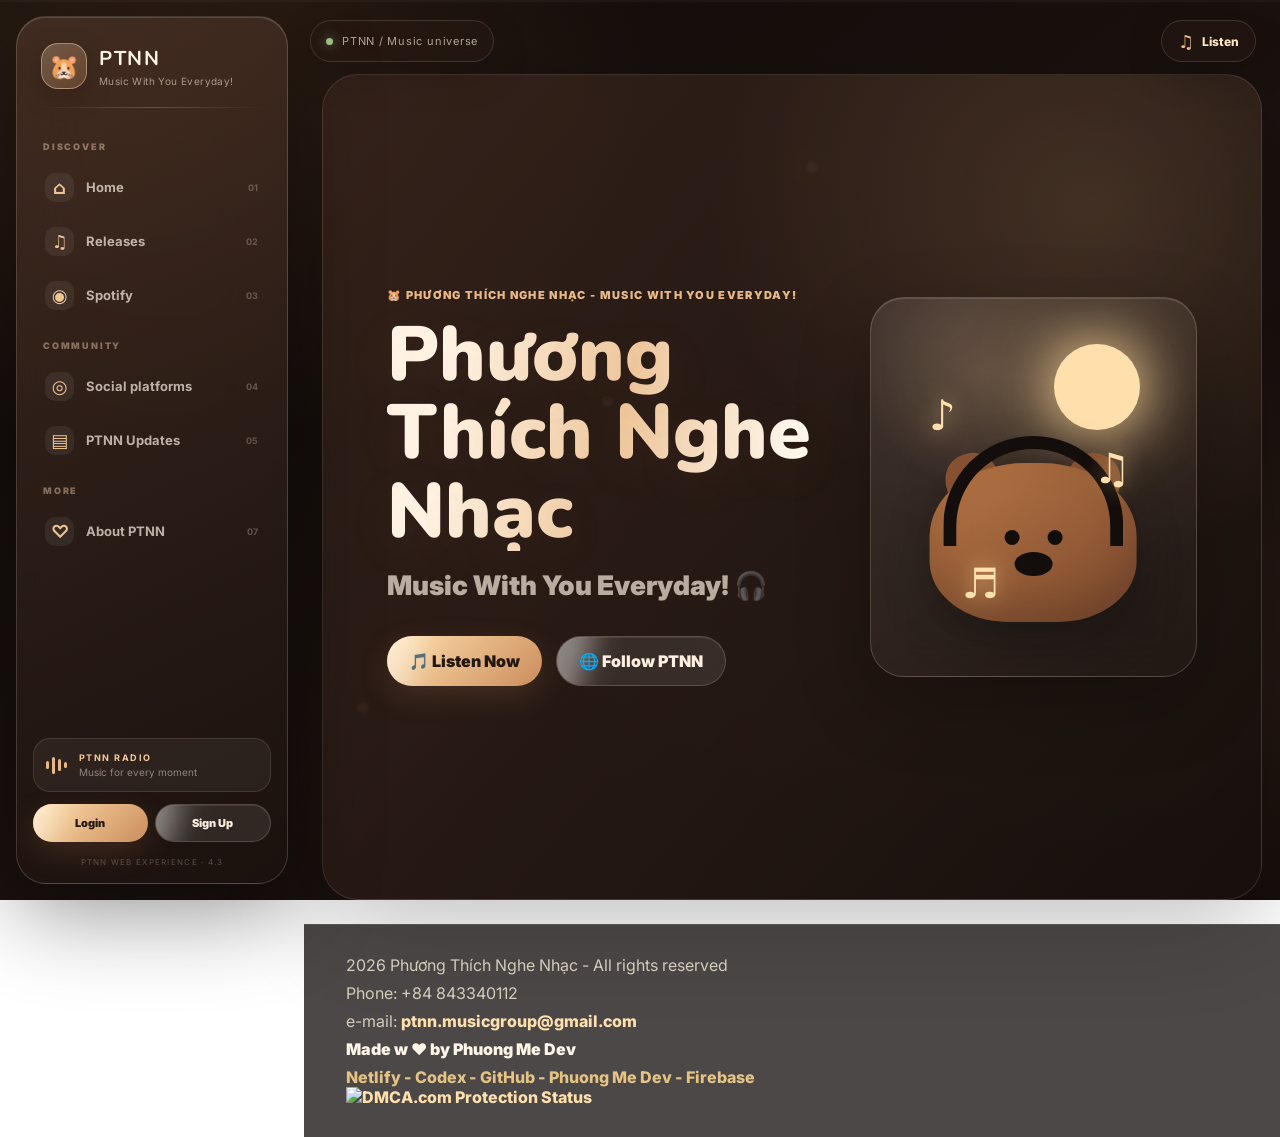
==== commit c7882576: "Make homepage focused and link dedicated sections" ====
--- a/index.html
+++ b/index.html
@@ -31,27 +31,27 @@
 
     
     <aside class="site-sidebar" id="site-sidebar" aria-label="PTNN navigation">
-      <a class="sidebar-brand" href="#home" aria-label="PTNN home">
+      <a class="sidebar-brand" href="/" aria-label="PTNN home">
         <span class="sidebar-brand-mark">🐹</span>
         <span class="sidebar-brand-copy"><strong>PTNN</strong><small>Music With You Everyday!</small></span>
       </a>
       <div class="sidebar-divider"></div>
       <nav class="sidebar-nav" aria-label="Main navigation">
         <p class="sidebar-label">DISCOVER</p>
-        <a class="sidebar-link" data-nav-link href="#home"><span class="nav-icon">⌂</span><span>Home</span><i>01</i></a>
-        <a class="sidebar-link" data-nav-link href="#releases"><span class="nav-icon">♫</span><span>Releases</span><i>02</i></a>
-        <a class="sidebar-link" data-nav-link href="#spotify"><span class="nav-icon">◉</span><span>Spotify</span><i>03</i></a>
+        <a class="sidebar-link" data-nav-link href="/"><span class="nav-icon">⌂</span><span>Home</span><i>01</i></a>
+        <a class="sidebar-link" data-nav-link href="/releases"><span class="nav-icon">♫</span><span>Releases</span><i>02</i></a>
+        <a class="sidebar-link" data-nav-link href="/spotify"><span class="nav-icon">◉</span><span>Spotify</span><i>03</i></a>
         <p class="sidebar-label">COMMUNITY</p>
-        <a class="sidebar-link" data-nav-link href="#socials"><span class="nav-icon">◎</span><span>Social platforms</span><i>04</i></a>
-        <a class="sidebar-link" data-nav-link href="updates.html"><span class="nav-icon">▤</span><span>PTNN Updates</span><i>05</i></a>
+        <a class="sidebar-link" data-nav-link href="/socials"><span class="nav-icon">◎</span><span>Social platforms</span><i>04</i></a>
+        <a class="sidebar-link" data-nav-link href="/updates"><span class="nav-icon">▤</span><span>PTNN Updates</span><i>05</i></a>
         <p class="sidebar-label">MORE</p>
-        <a class="sidebar-link" data-nav-link href="#about"><span class="nav-icon">♡</span><span>About PTNN</span><i>07</i></a>
+        <a class="sidebar-link" data-nav-link href="/about"><span class="nav-icon">♡</span><span>About PTNN</span><i>07</i></a>
       </nav>
       <div class="sidebar-bottom">
         <div class="sidebar-now-playing"><span class="equalizer"><i></i><i></i><i></i><i></i></span><span><b>PTNN RADIO</b><small>Music for every moment</small></span></div>
         <div class="auth-actions sidebar-auth" aria-label="Account actions">
-          <a class="dream-button small" href="auth.html#login" data-auth-link="login">Login</a>
-          <a class="dream-button small light" href="auth.html#signup" data-auth-link="signup">Sign Up</a>
+          <a class="dream-button small" href="/auth#login" data-auth-link="login">Login</a>
+          <a class="dream-button small light" href="/auth#signup" data-auth-link="signup">Sign Up</a>
           <button class="dream-button small hidden" type="button" data-auth="signout">Sign Out</button>
         </div>
         <span class="sidebar-version">PTNN WEB EXPERIENCE · 4.3</span>
@@ -61,7 +61,7 @@
     <div class="site-topbar">
       <button class="sidebar-toggle" type="button" aria-label="Open navigation" aria-controls="site-sidebar" aria-expanded="false" data-sidebar-toggle><span></span><span></span><span></span></button>
       <div class="topbar-caption"><span class="topbar-live-dot"></span><span>PTNN / Music universe</span></div>
-      <a class="topbar-listen" href="#spotify"><span>♫</span> Listen</a>
+      <a class="topbar-listen" href="/spotify"><span>♫</span> Listen</a>
     </div>
     <div class="scroll-progress" aria-hidden="true"><span id="scroll-progress-bar"></span></div>
 
@@ -73,8 +73,8 @@
           <h1>Phương Thích Nghe Nhạc</h1>
           <p class="tagline">Music With You Everyday! 🎧</p>
           <div class="hero-actions">
-            <a class="dream-button" href="#spotify">🎵 Listen Now</a>
-            <a class="dream-button light" href="#socials">🌐 Follow PTNN</a>
+            <a class="dream-button" href="/spotify">🎵 Listen Now</a>
+            <a class="dream-button light" href="/socials">🌐 Follow PTNN</a>
           </div>
         </div>
 
@@ -96,185 +96,15 @@
         </div>
       </section>
 
-      <section id="releases" class="release-section page-section" aria-labelledby="release-title">
-        <div class="release-heading">
-          <p class="kicker">Release - Coming Soon</p>
-          <h2 id="release-title">ALL THE RELEASES</h2>
-        </div>
+      
 
-        <div class="release-grid" id="release-list" aria-live="polite">
-          <article class="release-card featured-release">
-            <div class="release-art-frame">
-              <img src="assets/meow-single.png" alt="meow single artwork" />
-            </div>
-            <div class="release-card-body">
-              <span class="update-tag">Single</span>
-              <strong>meow!~</strong>
-              <p>Release - Coming Soon</p>
-            </div>
-          </article>
-        </div>
-      </section>
+      
 
-      <section id="socials" class="social-section page-section" aria-labelledby="social-title">
-        <div class="social-heading">
-          <div class="section-heading">
-            <p class="kicker">PTNN Social Medias:</p>
-            <h2 id="social-title">PTNN Social Medias 🌐</h2>
-            <p>Connect with Phương Thích Nghe Nhạc everywhere in a cozy capybara music corner.</p>
-          </div>
-          <div class="social-capybara" aria-label="Cute brown capybara holding music notes">
-            <div class="social-capybara-ear left"></div>
-            <div class="social-capybara-ear right"></div>
-            <div class="social-capybara-face">
-              <span class="social-capybara-eye left"></span>
-              <span class="social-capybara-eye right"></span>
-              <span class="social-capybara-nose"></span>
-              <span class="social-capybara-mouth"></span>
-            </div>
-            <div class="social-capybara-note one">♪</div>
-            <div class="social-capybara-note two">♫</div>
-            <div class="social-capybara-note three">♬</div>
-          </div>
-        </div>
+      
 
-        <div class="social-grid">
-          <article class="social-card" style="--card-delay: 0s">
-            <h3>Facebook PTNN</h3>
-            <p>Official Personal Facebook</p>
-            <a href="https://www.facebook.com/phuongnguyencomputer.official/" target="_blank" rel="noreferrer">Visit</a>
-          </article>
-          <article class="social-card" style="--card-delay: .6s">
-            <h3>YouTube Channel (OAC)</h3>
-            <p>Official YOUTUBE CHANNEL</p>
-            <a href="https://youtube.com/@ptnn.lovelytimewithmusic" target="_blank" rel="noreferrer">Visit</a>
-          </article>
-          <article class="social-card" style="--card-delay: .05s">
-            <h3>Facebook Fanpage</h3>
-            <p>Official Fb Fanpage</p>
-            <a href="https://www.facebook.com/ptnn.artist.records/" target="_blank" rel="noreferrer">Visit</a>
-          </article>
-          <article class="social-card" style="--card-delay: .1s">
-            <h3>Facebook Fanpage (MLAT)</h3>
-            <p>[playlist_channel] OFFICIAL FANPAGE FOR MLAT</p>
-            <a href="https://www.facebook.com/profile.php?id=61588424225139" target="_blank" rel="noreferrer">Visit</a>
-          </article>
-          <article class="social-card" style="--card-delay: .15s">
-            <h3>YouTube (Channel Topic)</h3>
-            <p>Official YOUTUBE CHANNEL (Topic - Phương Thích Nghe Nhạc)</p>
-            <a href="https://www.youtube.com/channel/UCWs7igNhSPZPfvzOWKii3zQ" target="_blank" rel="noreferrer">Visit</a>
-          </article>
-          <article class="social-card" style="--card-delay: .2s">
-            <h3>Moonlight At Night's Channel</h3>
-            <p>[playlist_channel] MOONLIGHT AT NIGHT OFFICIAL YT CHANNEL</p>
-            <a href="https://www.youtube.com/@moonlight_at_night_1" target="_blank" rel="noreferrer">Visit</a>
-          </article>
-          <article class="social-card" style="--card-delay: .25s">
-            <h3>TikTok PTNN</h3>
-            <p>OFFICIAL PTNN's TIKTOK</p>
-            <a href="https://www.tiktok.com/@ptnn_musicgroup" target="_blank" rel="noreferrer">Visit</a>
-          </article>
-          <article class="social-card" style="--card-delay: .3s">
-            <h3>Spotify</h3>
-            <p>OFFICIAL SPOTIFY ARTIST PROFILE (PHƯƠNG THÍCH NGHE NHẠC)</p>
-            <a href="https://open.spotify.com/artist/25MOkDsozYW9OaaCAwqsSC" target="_blank" rel="noreferrer">Visit</a>
-          </article>
-          <article class="social-card" style="--card-delay: .35s">
-            <h3>Apple Music</h3>
-            <p>OFFICIAL APPLE MUSIC ARTIST PROFILE (PHƯƠNG THÍCH NGHE NHẠC)</p>
-            <a href="https://music.apple.com/vn/artist/ph%C6%B0%C6%A1ng-th%C3%ADch-nghe-nh%E1%BA%A1c/1836927170" target="_blank" rel="noreferrer">Visit</a>
-          </article>
-          <article class="social-card" style="--card-delay: .4s">
-            <h3>SoundCloud</h3>
-            <p>OFFICIAL SOUNDCLOUD ARTIST PROFILE (PHƯƠNG THÍCH NGHE NHẠC)</p>
-            <a href="https://soundcloud.com/phuongthichnghenhac" target="_blank" rel="noreferrer">Visit</a>
-          </article>
-          <article class="social-card" style="--card-delay: .45s">
-            <h3>Amazon Music</h3>
-            <p>OFFICIAL AMAZON MUSIC ARTIST PROFILE (PHƯƠNG THÍCH NGHE NHẠC)</p>
-            <a href="https://music.amazon.com/artists/B0FPDBN8TK/ph%C6%B0%C6%A1ng-th%C3%ADch-nghe-nh%E1%BA%A1c" target="_blank" rel="noreferrer">Visit</a>
-          </article>
-          <article class="social-card" style="--card-delay: .5s">
-            <h3>Deezer</h3>
-            <p>OFFICIAL DEEZER ARTIST PROFILE (PHƯƠNG THÍCH NGHE NHẠC)</p>
-            <a href="https://www.deezer.com/en/artist/343954461?app_id=140685" target="_blank" rel="noreferrer">Visit</a>
-          </article>
-          <article class="social-card" style="--card-delay: .55s">
-            <h3>TIDAL</h3>
-            <p>OFFICIAL TIDAL ARTIST PROFILE (PHƯƠNG THÍCH NGHE NHẠC)</p>
-            <a href="https://tidal.com/artist/66294560" target="_blank" rel="noreferrer">Visit</a>
-          </article>
-          <article class="social-card" style="--card-delay: .6s">
-            <h3>Kugou China</h3>
-            <p>OFFICIAL KUGOU ARTIST PROFILE (PHƯƠNG THÍCH NGHE NHẠC)</p>
-            <a href="https://www.kugou.com/yy/html/search.html#searchType=song&searchKeyWord=Ph%C6%B0%C6%A1ng%20Th%C3%ADch%20Nghe%20Nh%E1%BA%A1c" target="_blank" rel="noreferrer">Visit</a>
-          </article>
-        </div>
-      </section>
+      
 
-      <section id="spotify" class="spotify-section page-section" aria-labelledby="spotify-title">
-        <div class="section-heading">
-          <p class="kicker">🎧 PTNN Music Notebook</p>
-          <h2 id="spotify-title">Phương Thích Nghe Nhạc</h2>
-          <p>Spotify Capybara Chill Zone 🎵🐹</p>
-        </div>
-
-        <div class="spotify-panel">
-          <div>
-            <h3>🎶 Featured Spotify Track</h3>
-            <p>Artist embed for Phương Thích Nghe Nhạc. Use the Spotify link when the player needs to open in a full app window.</p>
-            <a class="dream-button compact" href="https://open.spotify.com/artist/25MOkDsozYW9OaaCAwqsSC" target="_blank" rel="noreferrer">Open Spotify Artist</a>
-          </div>
-          <iframe
-            title="Phương Thích Nghe Nhạc Spotify Artist Embed"
-            src="https://open.spotify.com/embed/artist/25MOkDsozYW9OaaCAwqsSC?utm_source=generator&theme=0"
-            width="100%"
-            height="352"
-            allow="autoplay; clipboard-write; encrypted-media; fullscreen; picture-in-picture"
-            loading="lazy"
-          ></iframe>
-        </div>
-      </section>
-
-      <section id="updates" class="updates-preview-section page-section" aria-labelledby="updates-preview-title">
-        <div class="updates-preview-header">
-          <div class="section-heading">
-            <p class="kicker">Updates</p>
-            <h2 id="updates-preview-title">Bài viết mới từ PTNN</h2>
-            <p>Xem nhanh các bài đăng mới nhất ngay trên trang chủ. Muốn xem đầy đủ hoặc quản lý bài, mở trang Updates riêng.</p>
-          </div>
-          <a class="dream-button compact" href="updates.html">Mở trang Updates</a>
-        </div>
-
-        <div class="updates-preview-list" id="updates-preview-list" aria-live="polite"></div>
-      </section>
-
-      <section id="about" class="about-section page-section" aria-labelledby="about-title">
-        <div class="about-card">
-          <p class="kicker">About PTNN</p>
-          <h2 id="about-title">🐹 Phương Thích Nghe Nhạc</h2>
-          <p>
-            PTNN (Phương Thích Nghe Nhạc) là một dự án âm nhạc được xây dựng với
-            mục tiêu mang đến trải nghiệm nghe nhạc chill, thư giãn và đầy cảm
-            xúc mỗi ngày. 🎧
-          </p>
-          <p>
-            Từ các playlist học tập, ngủ ngon đến những bản nhạc theo mùa như
-            Trung Thu hay Giáng Sinh, PTNN luôn cố gắng tạo ra không gian âm
-            nhạc riêng biệt cho bạn.
-          </p>
-          <dl>
-            <div>
-              <dt>Founder</dt>
-              <dd>Nguyễn Đặng Phương</dd>
-            </div>
-            <div>
-              <dt>Brand</dt>
-              <dd>PTNN Music Group</dd>
-            </div>
-          </dl>
-        </div>
-      </section>
+      
     </main>
 
     <footer class="site-footer">
--- a/styles.css
+++ b/styles.css
@@ -418,7 +418,6 @@
 }
 
 .social-card,
-.product-card,
 .about-card,
 .spotify-panel {
   border: 1px solid var(--soft-line);
@@ -429,7 +428,6 @@
 
 .section-heading p,
 .social-card p,
-.product-card p,
 .spotify-panel p,
 .about-card p {
   color: rgba(32, 22, 19, 0.7);
@@ -733,208 +731,12 @@
   border-radius: 14px;
 }
 
-.store-heading {
-  display: flex;
-  align-items: center;
-  justify-content: space-between;
-  gap: 18px;
-  margin-bottom: 30px;
-}
-
-.store-section {
-  position: relative;
-}
-
-.store-locked .store-heading,
-.store-locked .store-intro,
-.store-locked .store-layout {
-  filter: blur(6px);
-  opacity: 0.46;
-  pointer-events: none;
-  user-select: none;
-}
-
-.store-lock-overlay {
-  position: absolute;
-  inset: clamp(32px, 6vw, 72px) clamp(18px, 6vw, 86px);
-  z-index: 3;
-  display: grid;
-  place-items: center;
-  align-content: center;
-  gap: 16px;
-  min-height: 360px;
-  color: var(--cream);
-  text-align: center;
-  border: 1px solid rgba(255, 244, 223, 0.28);
-  border-radius: 28px;
-  background:
-    linear-gradient(135deg, rgba(31, 19, 15, 0.72), rgba(90, 52, 35, 0.58)),
-    rgba(31, 19, 15, 0.42);
-  box-shadow: 0 28px 90px rgba(31, 19, 15, 0.32);
-  backdrop-filter: blur(4px);
-}
-
-.store-lock-icon {
-  display: grid;
-  width: clamp(82px, 10vw, 124px);
-  height: clamp(82px, 10vw, 124px);
-  place-items: center;
-  border-radius: 999px;
-  background: rgba(255, 244, 223, 0.16);
-  box-shadow: inset 0 0 0 1px rgba(255, 244, 223, 0.26);
-  font-size: clamp(42px, 5vw, 64px);
-}
-
-.store-lock-overlay strong {
-  color: var(--cream);
-  font-family: Nunito, Inter, sans-serif;
-  font-size: clamp(38px, 6vw, 86px);
-  font-weight: 900;
-  line-height: 1;
-}
-
 .updating-dots::after {
   content: "";
   display: inline-block;
   width: 3ch;
   text-align: left;
   animation: updating-dots 1.2s steps(4, end) infinite;
-}
-
-.store-intro {
-  max-width: 920px;
-  margin: 0 0 28px;
-  color: rgba(32, 22, 19, 0.7);
-  line-height: 1.7;
-}
-
-.cart-pill {
-  min-height: 46px;
-  padding: 0 18px;
-  color: var(--cream);
-  background: var(--espresso);
-  border: 0;
-  border-radius: 999px;
-  font-weight: 900;
-  cursor: pointer;
-}
-
-.store-layout {
-  display: grid;
-  grid-template-columns: minmax(0, 1fr) minmax(340px, 440px);
-  gap: clamp(22px, 4vw, 34px);
-  align-items: start;
-}
-
-.product-grid {
-  display: grid;
-  grid-template-columns: repeat(3, minmax(0, 1fr));
-  gap: 18px;
-}
-
-.product-card {
-  display: grid;
-  gap: 12px;
-  padding: 20px;
-}
-
-.product-actions {
-  display: grid;
-  grid-template-columns: 1fr 1fr;
-  gap: 10px;
-}
-
-.product-art {
-  display: grid;
-  min-height: 190px;
-  place-items: center;
-  overflow: hidden;
-  border-radius: 18px;
-  font-size: 74px;
-}
-
-.product-art.festival {
-  background: linear-gradient(135deg, #7a3f27, #f0bd65);
-}
-
-.product-art.christmas {
-  background: linear-gradient(135deg, #294331, #b04d3b);
-}
-
-.product-art.life {
-  background: linear-gradient(135deg, #2f251e, #c98247);
-}
-
-.product-card strong {
-  color: var(--mocha);
-  font-size: 24px;
-}
-
-.checkout-panel {
-  position: sticky;
-  top: 92px;
-  display: grid;
-  gap: 18px;
-  padding: 22px;
-  border: 1px solid rgba(90, 52, 35, 0.16);
-  border-radius: 24px;
-  background:
-    linear-gradient(145deg, rgba(255, 249, 239, 0.96), rgba(245, 222, 196, 0.92)),
-    var(--paper);
-  box-shadow: 0 24px 70px rgba(90, 52, 35, 0.16);
-}
-
-.checkout-header p:last-child,
-.checkout-empty p,
-.jnt-advanced p {
-  margin: 0;
-  color: rgba(32, 22, 19, 0.66);
-  line-height: 1.65;
-}
-
-.checkout-empty {
-  padding: 18px;
-  border: 1px dashed rgba(90, 52, 35, 0.18);
-  border-radius: 18px;
-  background: rgba(255, 255, 255, 0.42);
-}
-
-.checkout-empty strong {
-  display: block;
-  margin-bottom: 8px;
-  color: var(--mocha);
-}
-
-.checkout-items {
-  display: grid;
-  gap: 12px;
-}
-
-.checkout-item {
-  display: grid;
-  grid-template-columns: minmax(0, 1fr) auto;
-  gap: 12px;
-  padding: 16px;
-  border: 1px solid rgba(90, 52, 35, 0.12);
-  border-radius: 18px;
-  background: rgba(255, 255, 255, 0.4);
-}
-
-.checkout-item h4 {
-  margin: 0 0 6px;
-  font-family: Nunito, Inter, sans-serif;
-  font-size: 18px;
-  line-height: 1.1;
-}
-
-.checkout-item p {
-  margin: 0;
-  color: rgba(32, 22, 19, 0.62);
-}
-
-.checkout-item strong {
-  color: var(--mocha);
-  font-size: 18px;
 }
 
 .qty-controls {
@@ -959,136 +761,6 @@
   min-width: 20px;
   text-align: center;
   font-weight: 900;
-}
-
-.checkout-totals {
-  display: grid;
-  gap: 10px;
-  padding: 16px;
-  border-radius: 20px;
-  background: rgba(255, 247, 233, 0.92);
-}
-
-.checkout-totals div,
-.shipment-result div {
-  display: flex;
-  align-items: center;
-  justify-content: space-between;
-  gap: 12px;
-}
-
-.checkout-totals span,
-.shipment-result span {
-  color: rgba(32, 22, 19, 0.66);
-  font-weight: 800;
-}
-
-.checkout-totals strong,
-.shipment-result strong {
-  color: var(--mocha);
-  font-size: 18px;
-}
-
-.checkout-form {
-  display: grid;
-  gap: 16px;
-}
-
-.checkout-grid {
-  display: grid;
-  grid-template-columns: 1fr 1fr;
-  gap: 14px;
-}
-
-.checkout-form label {
-  display: grid;
-  gap: 8px;
-  font-weight: 900;
-}
-
-.full-span {
-  grid-column: 1 / -1;
-}
-
-.checkout-options {
-  display: flex;
-  flex-wrap: wrap;
-  gap: 10px;
-}
-
-.option-chip {
-  position: relative;
-  display: inline-flex;
-}
-
-.option-chip input {
-  position: absolute;
-  opacity: 0;
-  pointer-events: none;
-}
-
-.option-chip span {
-  display: inline-flex;
-  min-height: 42px;
-  align-items: center;
-  justify-content: center;
-  padding: 0 16px;
-  color: var(--mocha);
-  background: #f4e4ca;
-  border: 1px solid rgba(90, 52, 35, 0.16);
-  border-radius: 999px;
-  font-weight: 900;
-  cursor: pointer;
-  transition: background 160ms ease, color 160ms ease, transform 160ms ease;
-}
-
-.option-chip input:checked + span {
-  color: var(--cream);
-  background: var(--espresso);
-  transform: translateY(-1px);
-}
-
-.jnt-advanced {
-  padding: 14px 16px;
-  border: 1px solid rgba(90, 52, 35, 0.16);
-  border-radius: 18px;
-  background: rgba(255, 255, 255, 0.42);
-}
-
-.jnt-advanced summary {
-  cursor: pointer;
-  font-weight: 900;
-}
-
-.jnt-advanced .checkout-grid {
-  margin-top: 14px;
-}
-
-.checkout-actions {
-  display: grid;
-  grid-template-columns: 1fr 1fr;
-  gap: 10px;
-}
-
-.checkout-message {
-  min-height: 22px;
-  margin: 0;
-  color: var(--mocha);
-  font-weight: 800;
-  line-height: 1.45;
-}
-
-.checkout-message.error {
-  color: #9e2f23;
-}
-
-.shipment-result {
-  display: grid;
-  gap: 10px;
-  padding: 16px;
-  border-radius: 20px;
-  background: rgba(255, 248, 235, 0.9);
-  border: 1px solid rgba(224, 161, 92, 0.22);
 }
 
 .about-section {
@@ -1870,12 +1542,9 @@
   .spotify-panel,
   .auth-screen,
   .updates-hero,
-  .updates-shell,
-  .store-layout {
+  .updates-shell{
     grid-template-columns: 1fr;
   }
-
-  .product-grid,
   .social-grid,
   .release-grid,
   .updates-preview-list {
@@ -1894,10 +1563,6 @@
     position: static;
   }
 
-  .checkout-panel {
-    position: static;
-  }
-
   .capybara-stage {
     min-height: 360px;
   }
@@ -1908,18 +1573,9 @@
     min-width: 0;
   }
 
-  .auth-actions,
-  .store-heading {
+  .auth-actions{
     flex-wrap: wrap;
   }
-
-  .product-actions,
-  .checkout-grid,
-  .checkout-actions {
-    grid-template-columns: 1fr;
-  }
-
-  .product-grid,
   .social-grid,
   .release-grid,
   .updates-preview-list,
@@ -2013,35 +1669,25 @@
 .tagline{color:rgba(255,242,228,.68);font-size:clamp(18px,2.5vw,27px)}
 .capybara-stage{min-height:380px;border-radius:34px;border:1px solid rgba(255,236,216,.18);background:radial-gradient(circle at 35% 20%,rgba(246,206,159,.18),transparent 32%),linear-gradient(145deg,rgba(255,255,255,.1),rgba(255,255,255,.025));box-shadow:inset 0 1px 0 rgba(255,255,255,.12),0 25px 75px rgba(0,0,0,.24);backdrop-filter:blur(18px);animation:floatStage 7s ease-in-out infinite}
 .moon{filter:drop-shadow(0 0 28px rgba(255,218,165,.55));animation:moonGlow 5s ease-in-out infinite}.capybara{filter:drop-shadow(0 20px 22px rgba(0,0,0,.28))}
-.social-section,.release-section,.spotify-section,.updates-preview-section,.store-section,.about-section{margin:20px 18px;border:1px solid rgba(255,238,220,.11);border-radius:34px;overflow:hidden;background:linear-gradient(145deg,rgba(54,37,29,.76),rgba(27,19,16,.72));box-shadow:0 24px 85px rgba(0,0,0,.18)}
+.social-section,.release-section,.spotify-section,.updates-preview-section,.about-section{margin:20px 18px;border:1px solid rgba(255,238,220,.11);border-radius:34px;overflow:hidden;background:linear-gradient(145deg,rgba(54,37,29,.76),rgba(27,19,16,.72));box-shadow:0 24px 85px rgba(0,0,0,.18)}
 .social-section::before,.social-section::after{color:rgba(255,220,184,.055)}
-.section-heading p,.social-card p,.product-card p,.spotify-panel p,.about-card p,.store-intro,.release-card-body p{color:rgba(255,239,223,.63)}
-.section-heading h2,.release-heading h2,.store-heading h2,.about-card h2,.updates-feed h2{color:#fff1e2}
+.section-heading p,.social-card p,.spotify-panel p,.about-card p,.release-card-body p{color:rgba(255,239,223,.63)}
+.section-heading h2,.release-heading h2,.about-card h2,.updates-feed h2{color:#fff1e2}
 .social-heading{grid-template-columns:minmax(0,1fr) minmax(190px,260px)}
 .social-capybara{min-height:220px;border-radius:28px;border:1px solid rgba(255,235,213,.16);background:radial-gradient(circle at 70% 24%,rgba(255,217,144,.48) 0 16%,transparent 17%),linear-gradient(145deg,rgba(255,255,255,.11),rgba(255,255,255,.025));box-shadow:inset 0 1px 0 rgba(255,255,255,.1),0 22px 55px rgba(0,0,0,.2)}
 .social-grid{grid-template-columns:repeat(3,minmax(0,1fr));gap:14px}
-.social-card,.product-card,.about-card,.spotify-panel,.release-card,.update-card,.updates-admin-card,.updates-feed,.checkout-panel{color:var(--cream);border:1px solid rgba(255,239,222,.14);border-radius:25px;background:linear-gradient(145deg,rgba(255,255,255,.105),rgba(255,255,255,.035));box-shadow:inset 0 1px 0 rgba(255,255,255,.09),0 20px 54px rgba(0,0,0,.2);backdrop-filter:blur(22px) saturate(145%);-webkit-backdrop-filter:blur(22px) saturate(145%)}
+.social-card,.about-card,.spotify-panel,.release-card,.update-card,.updates-admin-card,.updates-feed{color:var(--cream);border:1px solid rgba(255,239,222,.14);border-radius:25px;background:linear-gradient(145deg,rgba(255,255,255,.105),rgba(255,255,255,.035));box-shadow:inset 0 1px 0 rgba(255,255,255,.09),0 20px 54px rgba(0,0,0,.2);backdrop-filter:blur(22px) saturate(145%);-webkit-backdrop-filter:blur(22px) saturate(145%)}
 .social-card{min-height:190px;padding:60px 19px 19px;animation:social-card-float 7s ease-in-out infinite;animation-delay:var(--card-delay,0s)}
-.social-card h3,.product-card h3{color:#ffe8cf;font-size:19px}.social-card::before{box-shadow:0 8px 28px rgba(0,0,0,.22)}.social-card::after{color:rgba(255,220,184,.16)}
+.social-card h3{color:#ffe8cf;font-size:19px}.social-card::before{box-shadow:0 8px 28px rgba(0,0,0,.22)}.social-card::after{color:rgba(255,220,184,.16)}
 .social-card a{color:#241711;background:linear-gradient(135deg,#ffe0ad,#cb8d5c);box-shadow:0 8px 25px rgba(0,0,0,.2)}
-.social-card:hover,.release-card:hover,.product-card:hover{border-color:rgba(255,218,178,.34);box-shadow:inset 0 1px 0 rgba(255,255,255,.14),0 28px 70px rgba(0,0,0,.28);transform:translateY(-7px)}
+.social-card:hover,.release-card:hover{border-color:rgba(255,218,178,.34);box-shadow:inset 0 1px 0 rgba(255,255,255,.14),0 28px 70px rgba(0,0,0,.28);transform:translateY(-7px)}
 .release-grid{grid-template-columns:repeat(3,minmax(0,1fr));gap:18px}.release-card{overflow:hidden}.release-art-frame{aspect-ratio:1/1}.release-art-frame img{transition:transform .7s cubic-bezier(.2,.7,.2,1)}.release-card:hover img{transform:scale(1.055)}.release-card-body strong{color:#ffe5c8;font-size:clamp(25px,2.7vw,36px)}
 .update-tag,.release-status{display:inline-flex;align-items:center;width:max-content;padding:6px 10px;border:1px solid rgba(255,221,186,.17);border-radius:999px;background:rgba(255,221,186,.09);color:#f3c99f;font-size:10px;font-weight:800;letter-spacing:.05em}
 .spotify-section{background:linear-gradient(145deg,rgba(42,31,25,.92),rgba(17,13,11,.94))}.spotify-panel{grid-template-columns:minmax(0,.7fr) minmax(300px,1fr);padding:clamp(20px,3vw,34px)}
-.updates-preview-header{align-items:center}.updates-preview-list{grid-template-columns:repeat(2,minmax(0,1fr))}
-.store-lock-overlay{border-radius:30px;background:linear-gradient(135deg,rgba(20,13,10,.72),rgba(71,45,31,.6));border-color:rgba(255,226,194,.24);backdrop-filter:blur(18px)}
-.store-locked .store-heading,.store-locked .store-intro,.store-locked .store-layout{filter:blur(7px);opacity:.32}
-.store-heading h2{font-size:clamp(30px,4vw,48px)}
-.checkout-panel{background:linear-gradient(145deg,rgba(63,43,32,.9),rgba(34,24,19,.92));color:var(--cream)}
-.checkout-header p:last-child,.checkout-empty p,.jnt-advanced p,.checkout-item p{color:rgba(255,239,223,.62)}
-.checkout-empty,.checkout-item,.jnt-advanced,.checkout-totals,.shipment-result{background:rgba(255,255,255,.055);border-color:rgba(255,239,222,.12);color:var(--cream)}
-.checkout-totals span,.shipment-result span{color:rgba(255,239,223,.6)}.checkout-totals strong,.shipment-result strong,.checkout-item strong{color:#ffe1bd}
-.checkout-form label,.updates-form label{color:#f6e6d5}
+.updates-preview-header{align-items:center}.updates-preview-list{grid-template-columns:repeat(2,minmax(0,1fr))}.updates-form label{color:#f6e6d5}
 input,textarea,select{color:#fff1e4;background:rgba(16,11,9,.55);border:1px solid rgba(255,231,207,.17);border-radius:14px;box-shadow:inset 0 1px 0 rgba(255,255,255,.035)}
 input::placeholder,textarea::placeholder{color:rgba(255,236,218,.36)}
 input:focus,textarea:focus,select:focus{outline:2px solid rgba(230,180,132,.35);border-color:rgba(255,218,178,.5)}
-.option-chip span{color:#f5dfc9;background:rgba(255,255,255,.08);border-color:rgba(255,239,222,.16)}
-.option-chip input:checked+span{color:#241711;background:linear-gradient(135deg,#ffe0ad,#cb8d5c)}
 .about-card{max-width:none}.about-card dl div{background:rgba(255,255,255,.06);border-color:rgba(255,239,222,.12)}dt{color:#e5b481}dd{color:#fff0e1}
 .site-footer{justify-content:space-between;align-items:center;gap:12px 22px;padding:30px 42px;border-top:1px solid rgba(255,239,222,.1);background:rgba(13,9,8,.74);backdrop-filter:blur(24px);text-align:left}.footer-left{display:grid;gap:8px}.footer-right{margin-left:auto}.footer-credit,.footer-stack{flex-basis:auto}
 .dream-button{color:#241711;background:linear-gradient(135deg,#ffe0ad,#cb8d5c);box-shadow:0 10px 30px rgba(203,141,92,.18);transition:transform .28s cubic-bezier(.2,.8,.2,1),box-shadow .28s ease,filter .28s ease}
@@ -2066,7 +1712,7 @@
 .sidebar-scrim{display:none}
 .reveal-ready .reveal-on-scroll{opacity:0;transform:translateY(24px) scale(.985);filter:blur(4px);transition:opacity .75s ease,transform .75s cubic-bezier(.2,.75,.2,1),filter .75s ease}
 .reveal-ready .reveal-on-scroll.is-visible{opacity:1;transform:translateY(0) scale(1);filter:blur(0)}
-.social-card,.release-card,.product-card,.update-card,.about-card,.spotify-panel{position:relative;isolation:isolate}
+.social-card,.release-card,.update-card,.about-card,.spotify-panel{position:relative;isolation:isolate}
 .social-card::selection,.release-card::selection{background:rgba(255,220,180,.3)}
 @keyframes eq{from{transform:scaleY(.45);opacity:.6}to{transform:scaleY(1);opacity:1}}
 @keyframes livepulse{0%,100%{opacity:1;box-shadow:0 0 0 0 rgba(166,194,139,.3)}50%{opacity:.6;box-shadow:0 0 0 7px rgba(166,194,139,0)}}
@@ -2082,7 +1728,7 @@
  .site-topbar{top:12px;left:12px;right:12px;gap:10px}.sidebar-toggle{display:flex;flex:0 0 auto}.topbar-caption{min-height:40px;font-size:10px}.topbar-listen{min-height:40px}
  main,.site-footer{margin-left:0}main{padding-top:66px}
  .hero,.updates-hero{margin:0 10px 14px;border-radius:26px;min-height:auto;grid-template-columns:1fr;padding:46px 24px}
- .capybara-stage{min-height:310px}.social-section,.release-section,.spotify-section,.updates-preview-section,.store-section,.about-section{margin:14px 10px;border-radius:26px}
+ .capybara-stage{min-height:310px}.social-section,.release-section,.spotify-section,.updates-preview-section,.about-section{margin:14px 10px;border-radius:26px}
  .page-section{padding:42px 22px}.social-heading{grid-template-columns:1fr}.social-capybara{display:none}
  .updates-shell{grid-template-columns:1fr}.updates-admin-card{position:relative;top:auto}
  .site-footer{margin-left:0;padding:28px 22px}.footer-right{margin:8px auto 0}
@@ -2091,10 +1737,7 @@
  .topbar-caption{max-width:52vw;overflow:hidden;white-space:nowrap;text-overflow:ellipsis}.topbar-listen{padding:0 12px;font-size:11px}
  .hero h1{font-size:clamp(38px,12vw,58px)}.hero-actions{gap:10px}.hero-actions .dream-button{flex:1;padding:0 12px;font-size:12px}
  .social-grid,.release-grid,.updates-preview-list,.admin-release-list{grid-template-columns:1fr}
- .social-card{min-height:168px}.spotify-panel{grid-template-columns:1fr}.spotify-panel iframe{min-height:352px}
- .store-heading,.updates-preview-header{align-items:flex-start;flex-direction:column}.store-layout{grid-template-columns:1fr}.product-grid{grid-template-columns:1fr}
- .checkout-panel{position:relative;top:auto}.checkout-grid{grid-template-columns:1fr}.full-span{grid-column:auto}
- .checkout-actions{grid-template-columns:1fr}.about-card dl{grid-template-columns:1fr}.site-footer{display:grid;text-align:center}.footer-left{justify-items:center}
+ .social-card{min-height:168px}.spotify-panel{grid-template-columns:1fr}.spotify-panel iframe{min-height:352px}.updates-preview-header{align-items:flex-start;flex-direction:column}.about-card dl{grid-template-columns:1fr}.site-footer{display:grid;text-align:center}.footer-left{justify-items:center}
  .auth-screen{grid-template-columns:1fr;padding:24px 16px}.auth-hero-panel h1{font-size:clamp(38px,11vw,58px)}
 }
 @media(prefers-reduced-motion:reduce){
@@ -2109,5 +1752,5 @@
 @media(max-width:820px){body:not(.auth-page) main,body:not(.auth-page) .site-footer{margin-left:0}}
 .social-card::after{content:"♪";position:absolute;top:16px;right:18px;color:rgba(255,220,184,.16);font-size:38px;font-weight:900;pointer-events:none;animation:music-note 4.8s ease-in-out infinite}
 .social-card::selection,.release-card::selection{background:rgba(255,220,180,.3)}
-.release-card::after,.product-card::after,.spotify-panel::after,.about-card::after{content:"";position:absolute;inset:0;z-index:0;border-radius:inherit;pointer-events:none;background:radial-gradient(260px circle at var(--spot-x,50%) var(--spot-y,50%),rgba(255,225,190,.08),transparent 72%);opacity:0;transition:opacity .3s ease}
-.release-card:hover::after,.product-card:hover::after,.spotify-panel:hover::after,.about-card:hover::after{opacity:1}
+.release-card::after,.spotify-panel::after,.about-card::after{content:"";position:absolute;inset:0;z-index:0;border-radius:inherit;pointer-events:none;background:radial-gradient(260px circle at var(--spot-x,50%) var(--spot-y,50%),rgba(255,225,190,.08),transparent 72%);opacity:0;transition:opacity .3s ease}
+.release-card:hover::after,.spotify-panel:hover::after,.about-card:hover::after{opacity:1}
